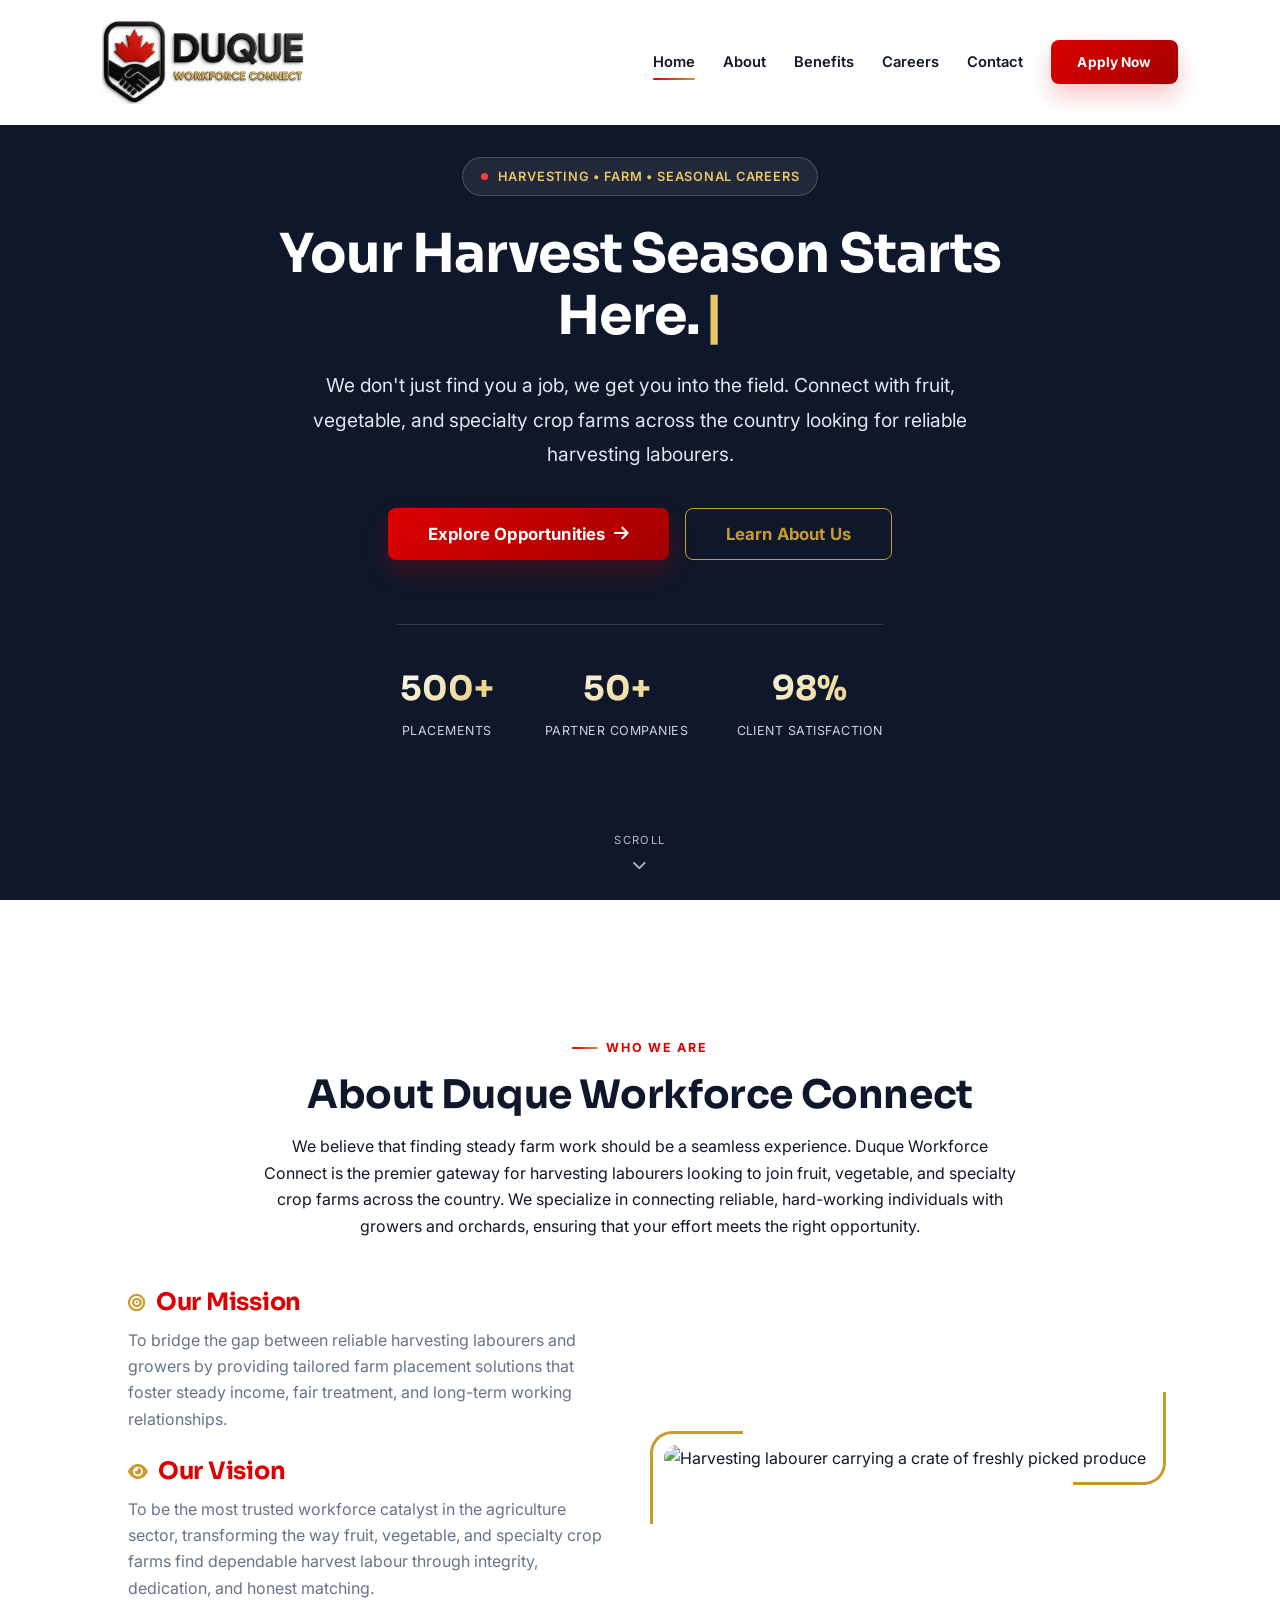
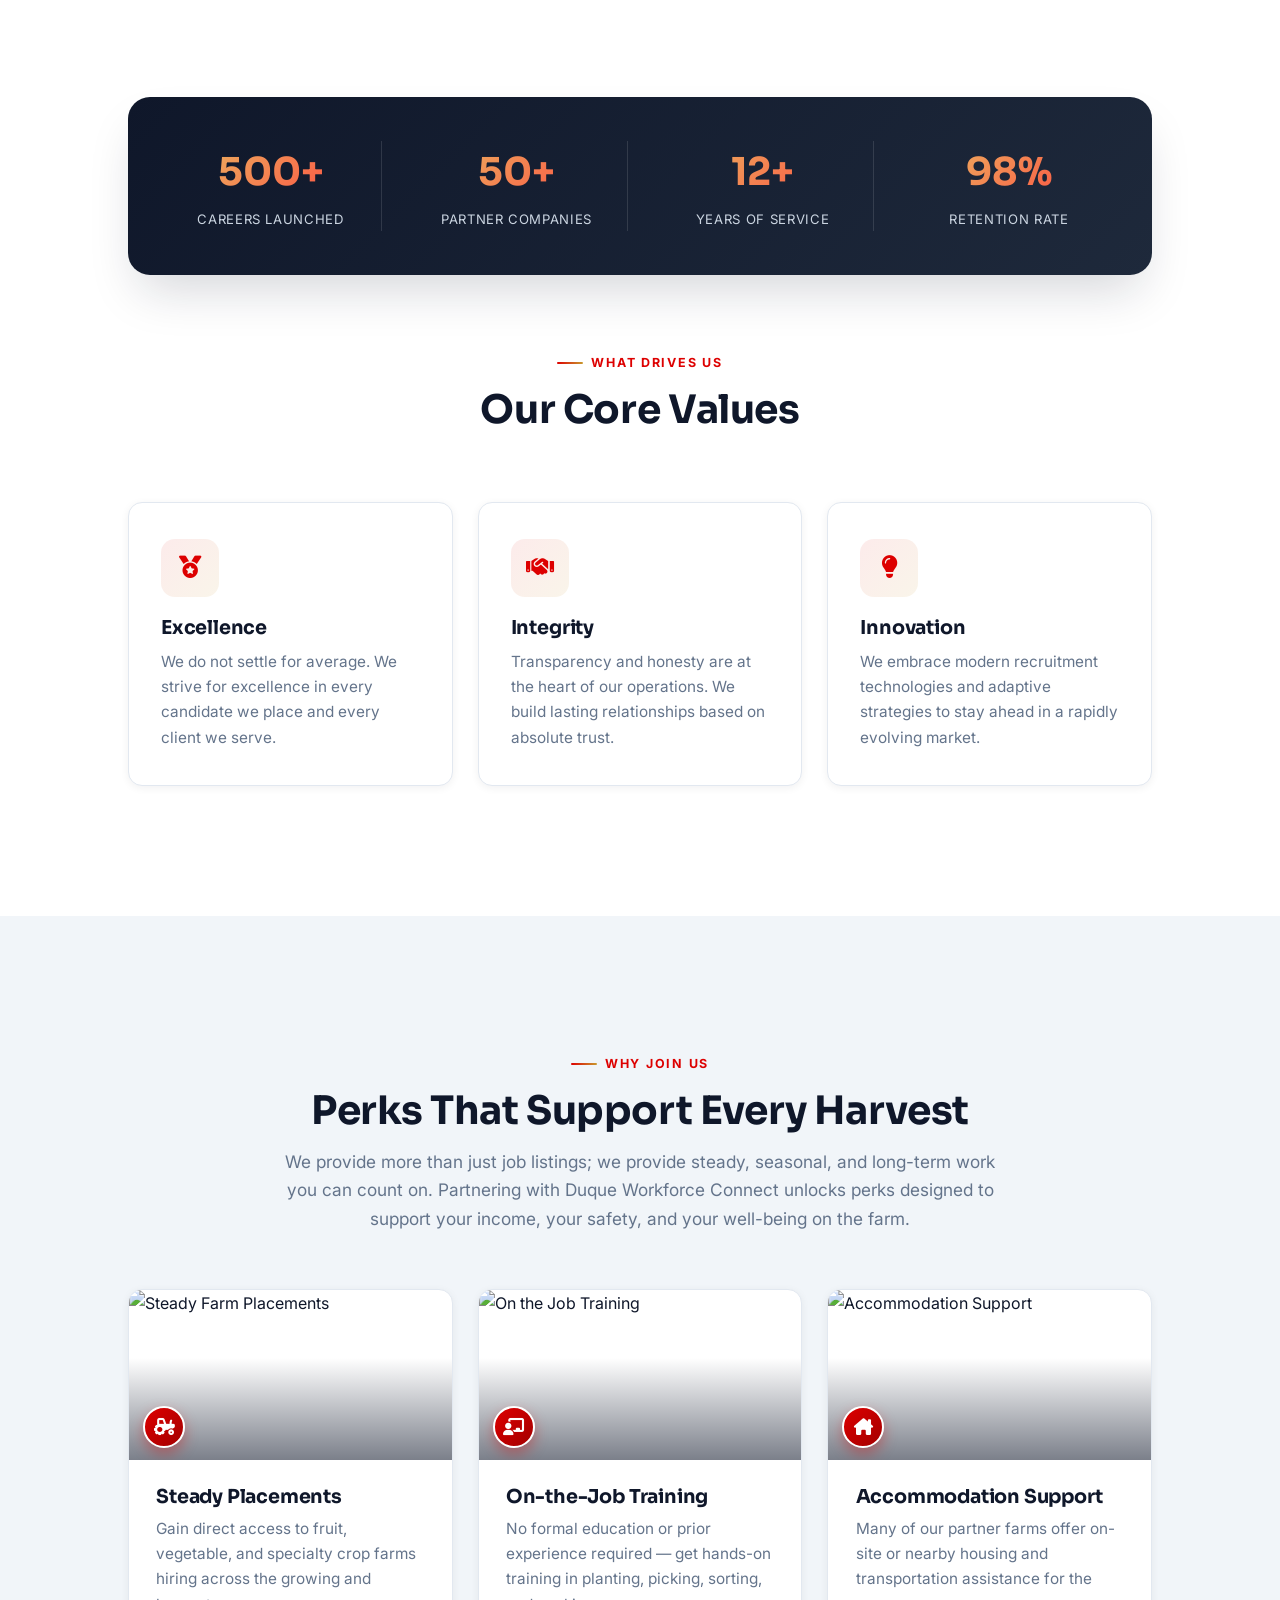
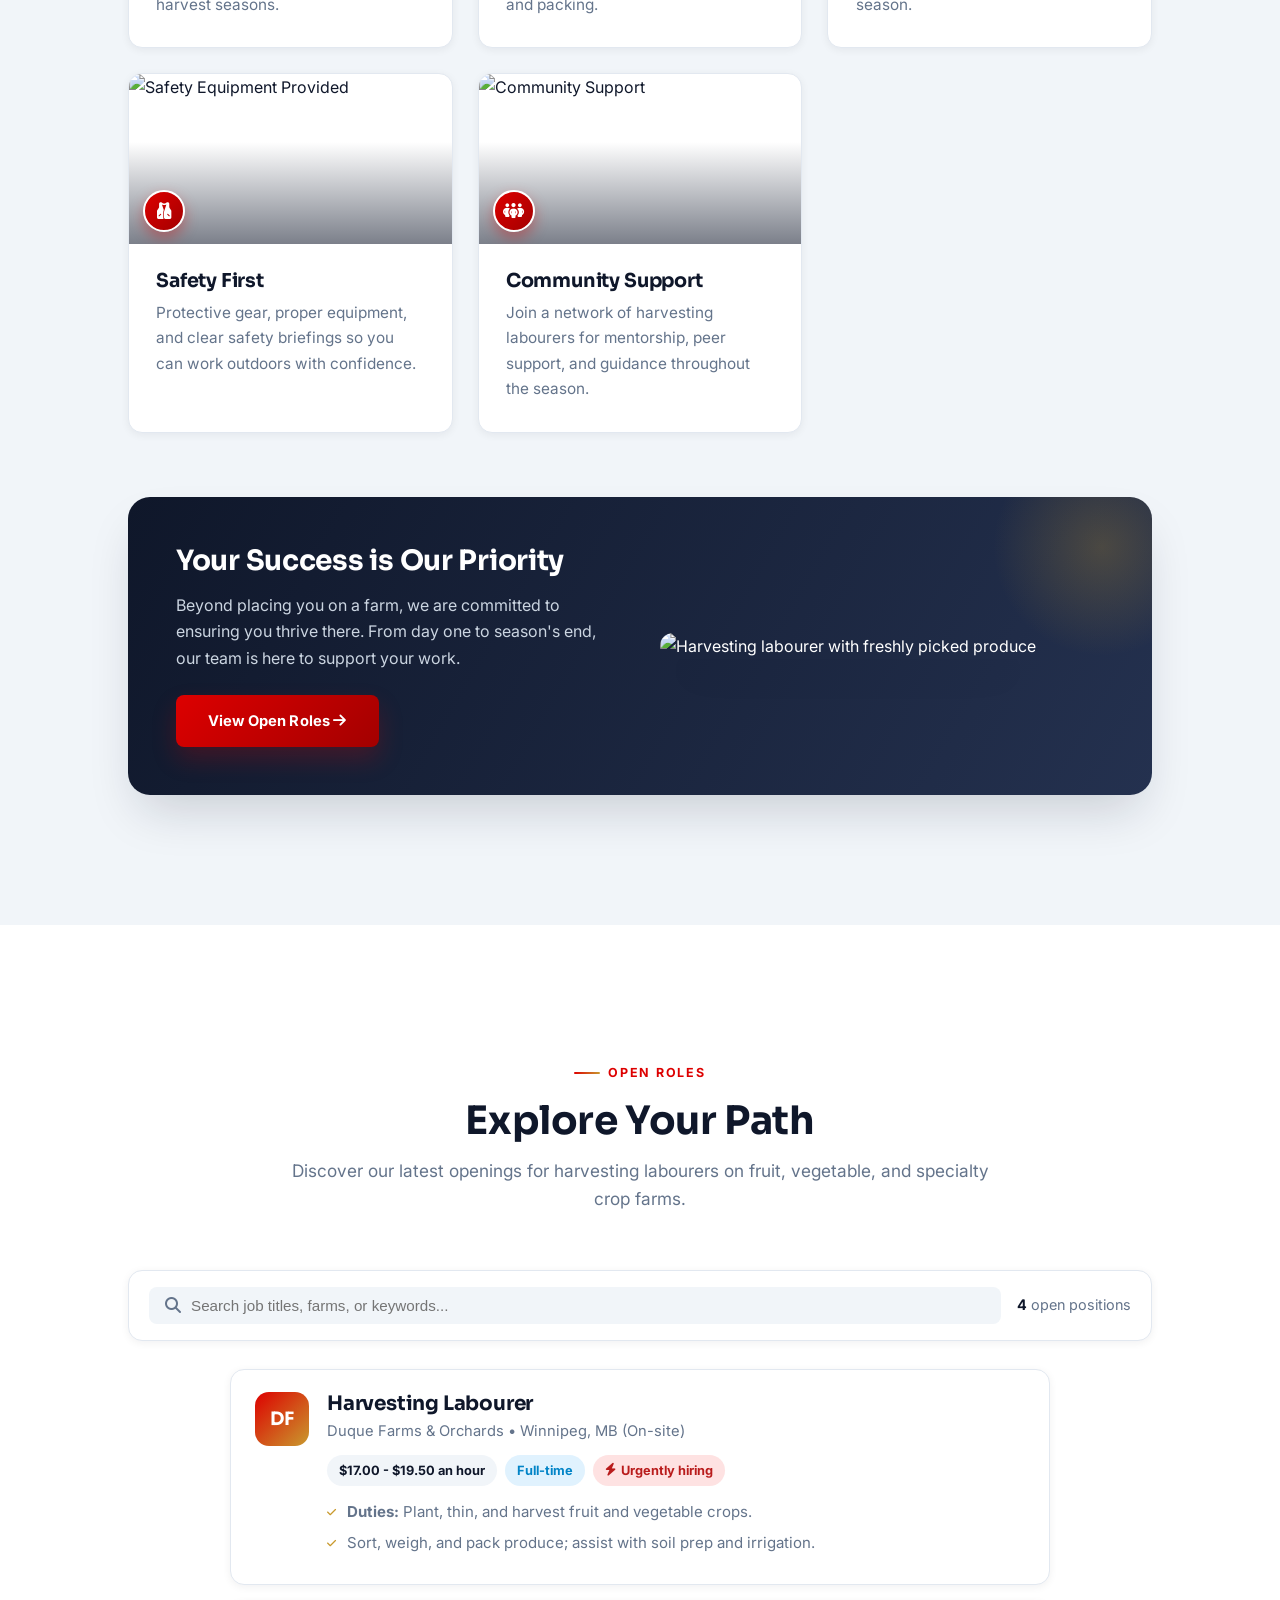
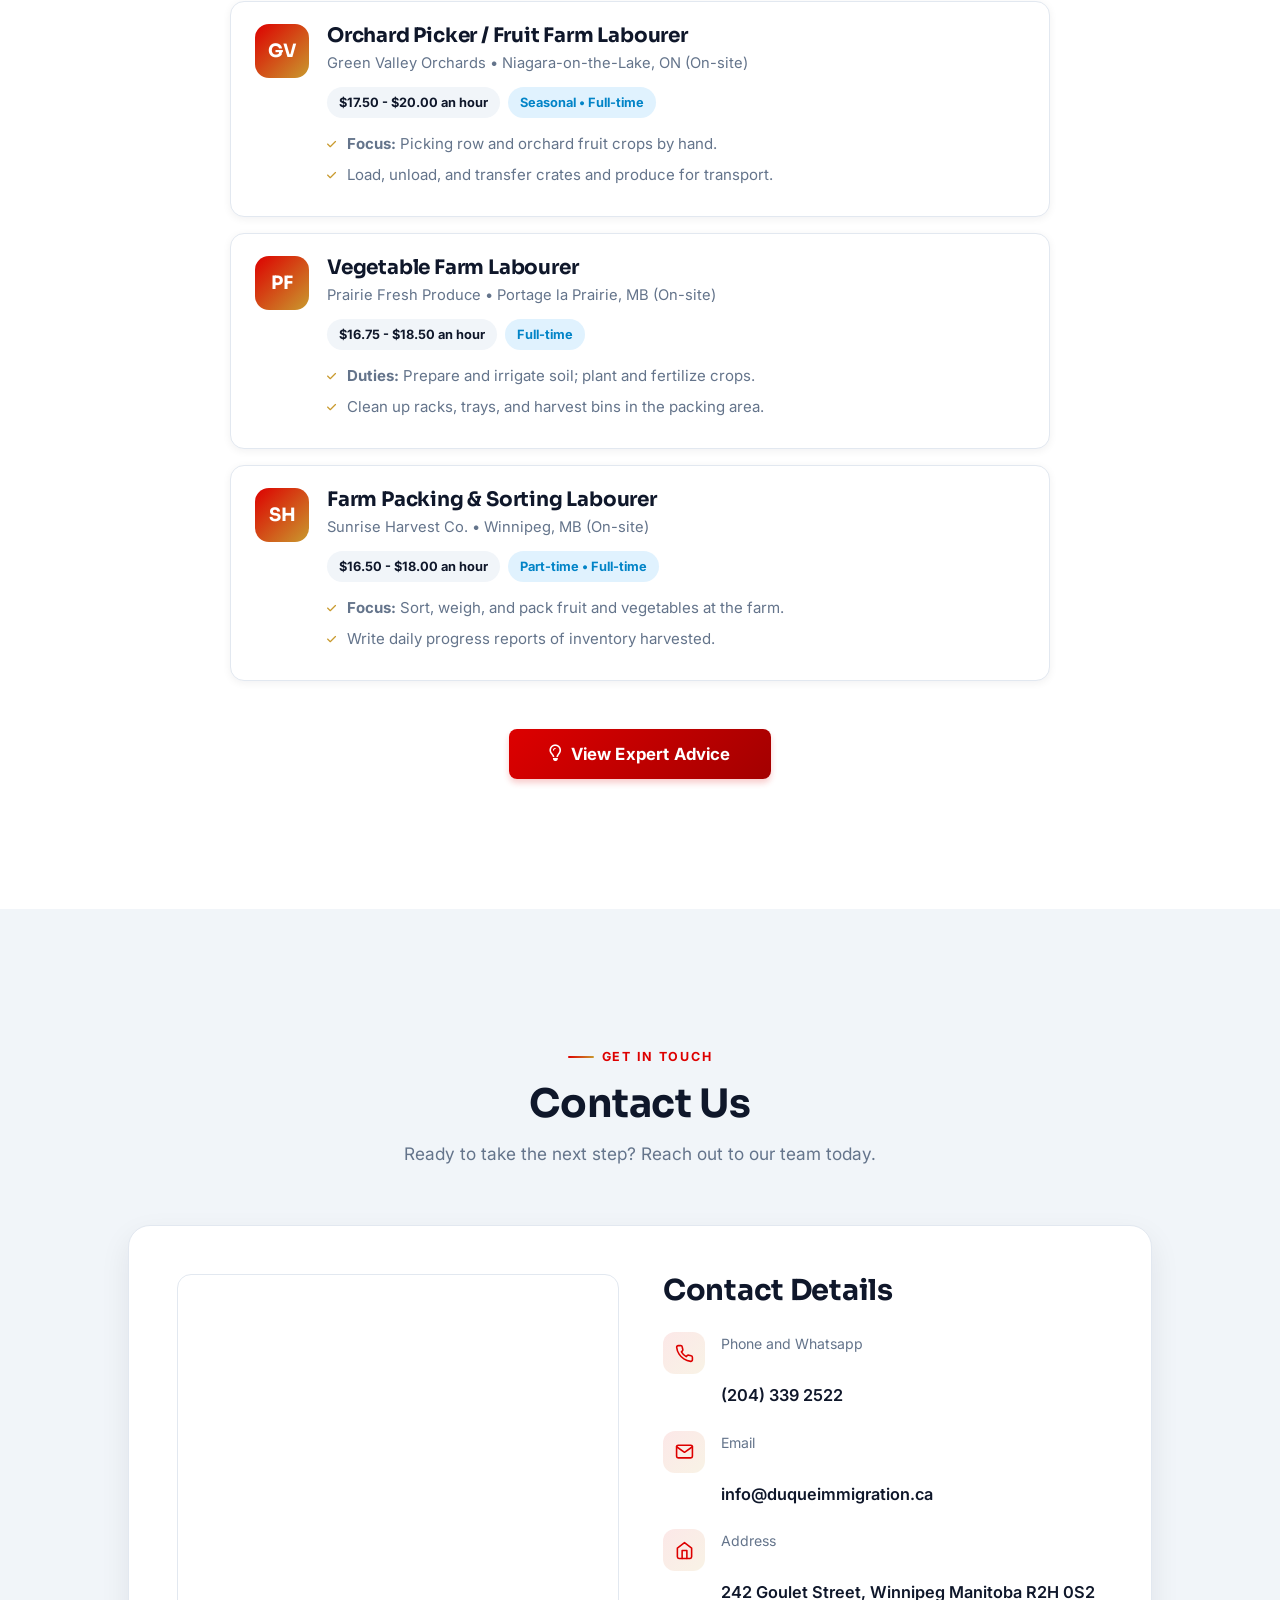
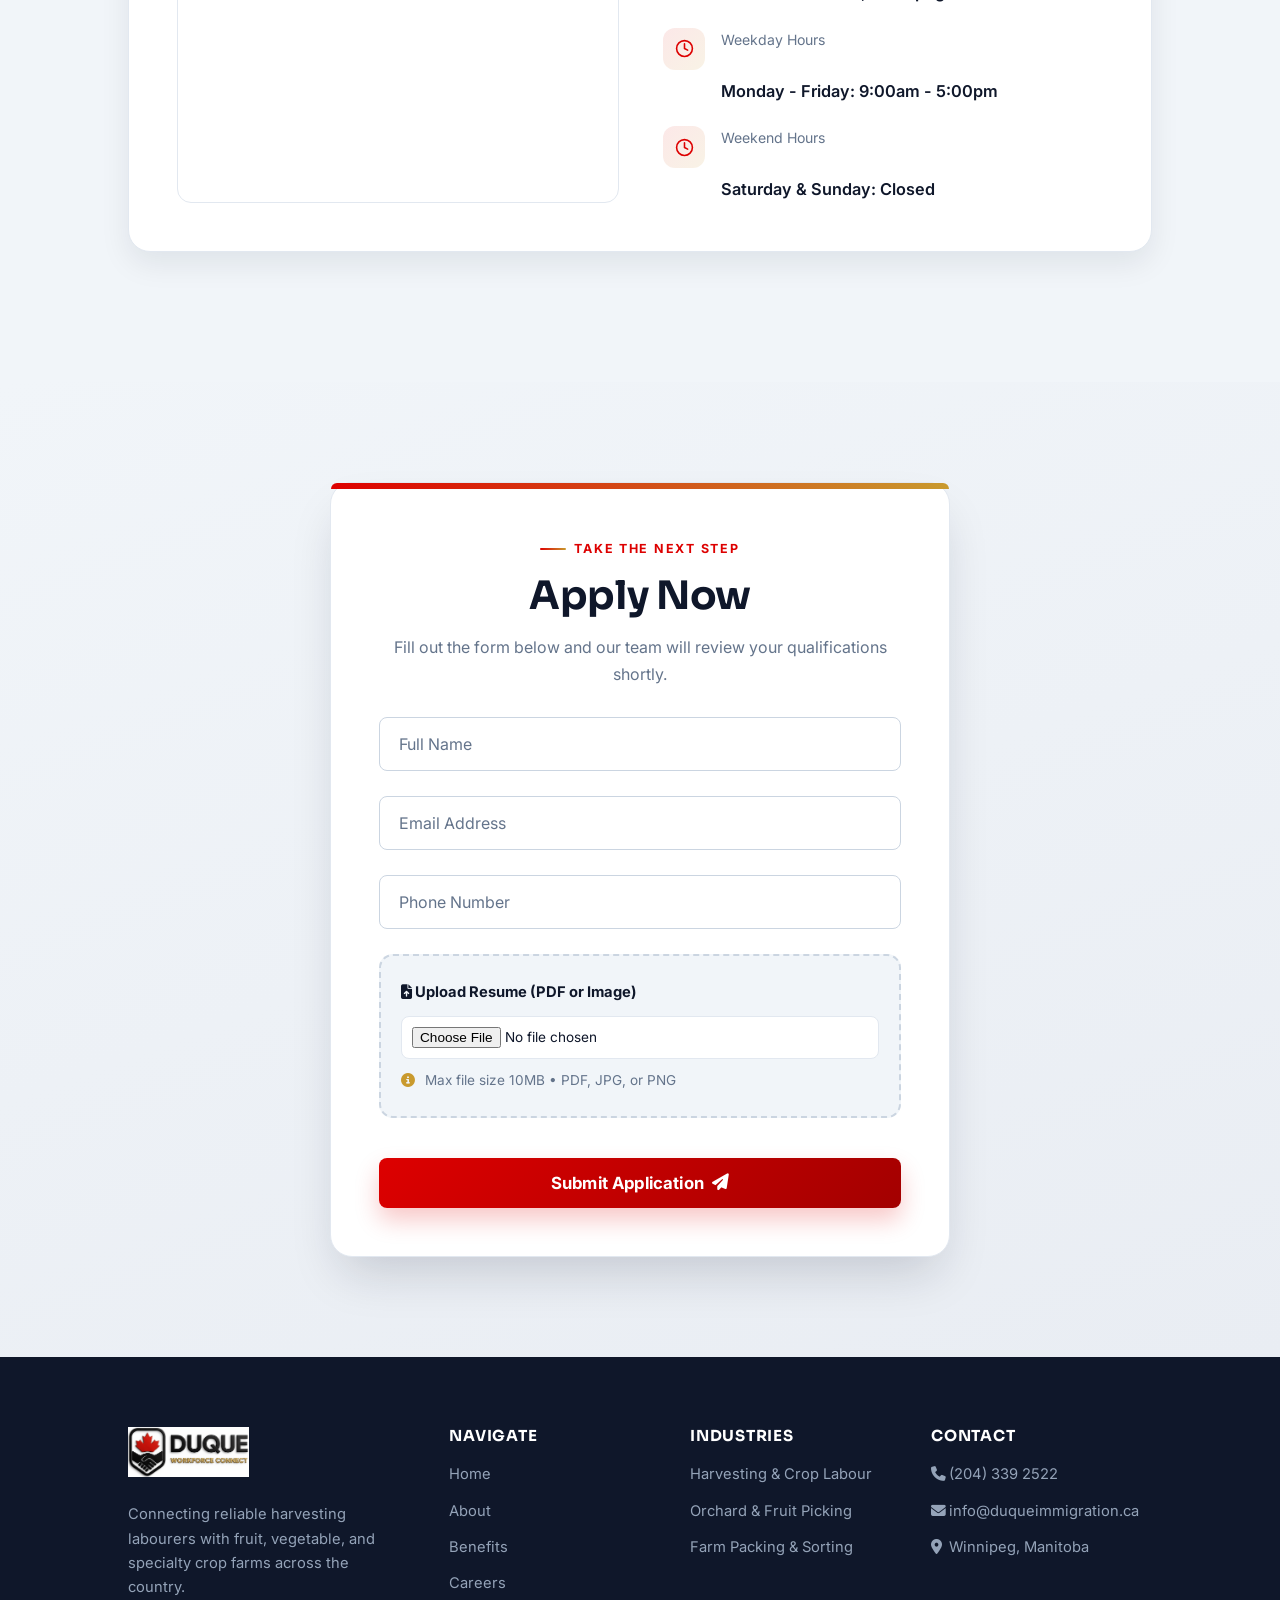
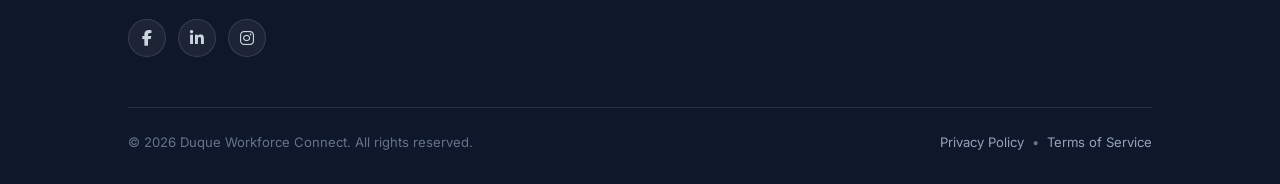
==== index.html @ 7ad6285c "Update print statement from 'Hello' to 'Goodbye'" ====
<!DOCTYPE html>
<html lang="en">

<head>
    <!-- Runs immediately, before any other script. Only when this succeeds does
         the CSS hide [data-reveal] sections for the fade-in effect — so a
         blocked/broken/slow main.js can never leave content invisible. -->
    <script>document.documentElement.classList.add('js');</script>
    <meta charset="UTF-8">
    <meta name="viewport" content="width=device-width, initial-scale=1.0">
    <title>Duque Workforce Connect | Find Your Future</title>
    <link rel="preconnect" href="https://fonts.googleapis.com">
    <link rel="preconnect" href="https://fonts.gstatic.com" crossorigin>
    <link href="https://fonts.googleapis.com/css2?family=Inter:wght@400;500;600;700&family=Sora:wght@600;700;800&display=swap" rel="stylesheet">
    <link rel="stylesheet" href="https://cdnjs.cloudflare.com/ajax/libs/font-awesome/6.4.0/css/all.min.css">
    <script src="https://cdn.jsdelivr.net/npm/sweetalert2@11"></script>
    <script src="https://cdn.jsdelivr.net/npm/sweetalert2@11/dist/sweetalert2.all.min.js"></script>
    <link rel="stylesheet" href="index.css">
    <link rel="icon" type="image/x-icon" href="https://www.canada.ca/etc/designs/canada/cdts/gcweb/v5_0_5/wet-boew/assets/favicon.ico">
</head>

<body>

    <!-- Navigation -->

    <nav id="mainNav">
        <a href="#home" class="logo-link">
            <img src="dwc_logo2.png" alt="Duque Workforce Connect Logo" class="nav-logo">
        </a>
        <div class="nav-links" id="navLinks">
            <a href="#home">Home</a>
            <a href="#about">About</a>
            <a href="#benefits">Benefits</a>
            <a href="#careers">Careers</a>
            <a href="#contact">Contact</a>
            <a href="#apply-now" class="btn head-btn2">Apply Now</a>
        </div>
        <button class="nav-toggle" id="navToggle" aria-label="Toggle menu">
            <span></span><span></span><span></span>
        </button>
    </nav>

    <!-- Home Section -->

    <section id="home">
        <!-- Background Slideshow Layers -->
        <div class="hero-bg bg-1"></div>
        <div class="hero-bg bg-2"></div>
        <div class="hero-bg bg-3"></div>

        <!-- Hero Content -->
        <div class="hero-content">
            <span class="hero-eyebrow"><span class="dot"></span> Harvesting &bull; Farm &bull; Seasonal Careers</span>

            <h1><span class="typewriter"></span><span class="cursor">|</span></h1>

            <!-- Engaging Subheadline -->
            <p class="hero-subtext">We don't just find you a job, we get you into the field. Connect with fruit,
                vegetable, and specialty crop farms across the country looking for reliable harvesting labourers.</p>

            <div class="hero-cta-row">
                <button class="btn hero-btn" onclick="document.getElementById('careers').scrollIntoView()"
                    style="padding: 15px 40px; font-size: 1.05rem;">
                    Explore Opportunities <i class="fa-solid fa-arrow-right"></i>
                </button>
                <button class="btn btn-ghost-gold" onclick="document.getElementById('about').scrollIntoView()"
                    style="padding: 15px 40px; font-size: 1.05rem;">
                    Learn About Us
                </button>
            </div>

            <div class="hero-stats">
                <div class="hero-stat">
                    <span class="num" data-count="500" data-suffix="+">0</span>
                    <span class="label">Placements</span>
                </div>
                <div class="hero-stat">
                    <span class="num" data-count="50" data-suffix="+">0</span>
                    <span class="label">Partner Companies</span>
                </div>
                <div class="hero-stat">
                    <span class="num" data-count="98" data-suffix="%">0</span>
                    <span class="label">Client Satisfaction</span>
                </div>
            </div>
        </div>

        <div class="scroll-cue">
            Scroll <i class="fa-solid fa-chevron-down"></i>
        </div>
    </section>

    <script>
        // Array of 4 motivational sentences
        const phrases = [
            "Your Harvest Season Starts Here.",
            "Steady Work, Fair Pay.",
            "Join Canada's Farms and Orchards.",
            "Build Your Future in Agriculture."
        ];

        let phraseIndex = 0;
        let charIndex = 0;
        let isDeleting = false;
        const typeElement = document.querySelector('.typewriter');

        function typeEffect() {
            const currentPhrase = phrases[phraseIndex];

            // Check if typing or deleting
            if (isDeleting) {
                typeElement.textContent = currentPhrase.substring(0, charIndex - 1);
                charIndex--;
            } else {
                typeElement.textContent = currentPhrase.substring(0, charIndex + 1);
                charIndex++;
            }

            // Default typing speed (faster when deleting)
            let typingSpeed = isDeleting ? 40 : 80;

            // Logic for pausing at the end of a sentence or moving to the next
            if (!isDeleting && charIndex === currentPhrase.length) {
                // Pause for 2 seconds when the full sentence is typed out
                typingSpeed = 2000;
                isDeleting = true;
            } else if (isDeleting && charIndex === 0) {
                isDeleting = false;
                // Move to the next phrase and loop back to the start if necessary
                phraseIndex = (phraseIndex + 1) % phrases.length;
                // Brief pause before starting to type the next word
                typingSpeed = 400;
            }

            // Call the function repeatedly
            setTimeout(typeEffect, typingSpeed);
        }

        // Start the typing effect once the page loads
        document.addEventListener("DOMContentLoaded", () => {
            if (typeElement) {
                typeEffect();
            }
        });
    </script>

    <!-- About Section -->

    <section id="about">
        <div class="about-intro" data-reveal>
            <span class="eyebrow">Who We Are</span>
            <h2>About Duque Workforce Connect</h2>
            <p>We believe that finding steady farm work should be a seamless experience. Duque Workforce Connect is
                the premier gateway for harvesting labourers looking to join fruit, vegetable, and specialty crop
                farms across the country. We specialize in connecting reliable, hard-working individuals with
                growers and orchards, ensuring that your effort meets the right opportunity.</p>
        </div>

        <div class="about-details" data-reveal>
            <div class="about-copy">
                <h3><i class="fa-solid fa-bullseye"></i> Our Mission</h3>
                <p>To bridge the gap between reliable harvesting labourers and growers by providing tailored farm
                    placement solutions that foster steady income, fair treatment, and long-term working
                    relationships.</p>

                <h3><i class="fa-solid fa-eye"></i> Our Vision</h3>
                <p>To be the most trusted workforce catalyst in the agriculture sector, transforming the way fruit,
                    vegetable, and specialty crop farms find dependable harvest labour through integrity, dedication,
                    and honest matching.</p>
            </div>

            <div class="about-media">
                <img src="https://images.unsplash.com/photo-1605000797499-95a51c5269ae?q=80&w=1000"
                    alt="Harvesting labourer carrying a crate of freshly picked produce">
            </div>
        </div>

        <!-- Credibility stats -->
        <div class="stats-band" data-reveal>
            <div class="stat-item">
                <span class="num" data-count="500" data-suffix="+">0</span>
                <span class="label">Careers Launched</span>
            </div>
            <div class="stat-item">
                <span class="num" data-count="50" data-suffix="+">0</span>
                <span class="label">Partner Companies</span>
            </div>
            <div class="stat-item">
                <span class="num" data-count="12" data-suffix="+">0</span>
                <span class="label">Years of Service</span>
            </div>
            <div class="stat-item">
                <span class="num" data-count="98" data-suffix="%">0</span>
                <span class="label">Retention Rate</span>
            </div>
        </div>

        <div class="section-head" data-reveal>
            <span class="eyebrow">What Drives Us</span>
            <h2>Our Core Values</h2>
        </div>
        <div class="card-grid" data-reveal>
            <div class="value-card">
                <div class="value-icon"><i class="fa-solid fa-medal"></i></div>
                <h3>Excellence</h3>
                <p>We do not settle for average. We strive for excellence in every candidate we place and every client
                    we serve.</p>
            </div>

            <div class="value-card">
                <div class="value-icon"><i class="fa-solid fa-handshake"></i></div>
                <h3>Integrity</h3>
                <p>Transparency and honesty are at the heart of our operations. We build lasting relationships based on
                    absolute trust.</p>
            </div>

            <div class="value-card">
                <div class="value-icon"><i class="fa-solid fa-lightbulb"></i></div>
                <h3>Innovation</h3>
                <p>We embrace modern recruitment technologies and adaptive strategies to stay ahead in a rapidly
                    evolving market.</p>
            </div>
        </div>
    </section>

    <!-- Benefits Section -->

    <section id="benefits">
        <!-- Introduction Section -->
        <div class="section-head" data-reveal>
            <span class="eyebrow">Why Join Us</span>
            <h2>Perks That Support Every Harvest</h2>
            <p>We provide more than just job listings; we provide steady, seasonal, and long-term work you can count
                on. Partnering with Duque Workforce Connect unlocks perks designed to support your income, your
                safety, and your well-being on the farm.</p>
        </div>

        <!-- Card Grid Layout -->
        <div class="card-grid" data-reveal>
            <!-- Card 1 -->
            <div class="hover-card">
                <div class="card-media">
                    <img src="https://images.unsplash.com/photo-1607554338726-f8881a9a7f9e?q=80&w=500" alt="Steady Farm Placements">
                    <div class="card-badge"><i class="fa-solid fa-tractor"></i></div>
                </div>
                <div class="card-body">
                    <h3>Steady Placements</h3>
                    <p>Gain direct access to fruit, vegetable, and specialty crop farms hiring across the growing and harvest seasons.</p>
                </div>
            </div>

            <!-- Card 2 -->
            <div class="hover-card">
                <div class="card-media">
                    <img src="https://images.unsplash.com/photo-1611740192940-0e390d409397?q=80&w=500" alt="On the Job Training">
                    <div class="card-badge"><i class="fa-solid fa-chalkboard-user"></i></div>
                </div>
                <div class="card-body">
                    <h3>On-the-Job Training</h3>
                    <p>No formal education or prior experience required — get hands-on training in planting, picking, sorting, and packing.</p>
                </div>
            </div>

            <!-- Card 3 -->
            <div class="hover-card">
                <div class="card-media">
                    <img src="https://images.unsplash.com/photo-1609075916355-cb02b783347e?q=80&w=500" alt="Accommodation Support">
                    <div class="card-badge"><i class="fa-solid fa-house-chimney"></i></div>
                </div>
                <div class="card-body">
                    <h3>Accommodation Support</h3>
                    <p>Many of our partner farms offer on-site or nearby housing and transportation assistance for the season.</p>
                </div>
            </div>

            <!-- Card 4 -->
            <div class="hover-card">
                <div class="card-media">
                    <img src="https://images.unsplash.com/photo-1626984232613-f20f15589bee?q=80&w=500" alt="Safety Equipment Provided">
                    <div class="card-badge"><i class="fa-solid fa-vest"></i></div>
                </div>
                <div class="card-body">
                    <h3>Safety First</h3>
                    <p>Protective gear, proper equipment, and clear safety briefings so you can work outdoors with confidence.</p>
                </div>
            </div>

            <!-- Card 5 -->
            <div class="hover-card">
                <div class="card-media">
                    <img src="https://images.unsplash.com/photo-1543747053-002e0d064454?q=80&w=500" alt="Community Support">
                    <div class="card-badge"><i class="fa-solid fa-people-group"></i></div>
                </div>
                <div class="card-body">
                    <h3>Community Support</h3>
                    <p>Join a network of harvesting labourers for mentorship, peer support, and guidance throughout the season.</p>
                </div>
            </div>
        </div>

        <!-- Bonus Bottom Section with Call to Action -->
        <div class="benefit-cta" data-reveal>
            <div class="benefit-cta-copy">
                <h3>Your Success is Our Priority</h3>
                <p>Beyond placing you on a farm, we are committed to ensuring you thrive there.
                    From day one to season's end, our team is here to support your work.</p>
                <a href="#apply-now" class="btn" style="display: inline-block; text-decoration: none;">View Open Roles <i class="fa-solid fa-arrow-right"></i></a>
            </div>
            <div class="benefit-cta-media">
                <img src="https://images.unsplash.com/photo-1626984232603-cc32cf514a83?q=80&w=1000" alt="Harvesting labourer with freshly picked produce">
            </div>
        </div>
    </section>

    <!-- Careers Section -->

    <section id="careers" class="careers-board">
        <!-- Header -->
        <div class="section-head" data-reveal>
            <span class="eyebrow">Open Roles</span>
            <h2>Explore Your Path</h2>
            <p>Discover our latest openings for harvesting labourers on fruit, vegetable, and specialty crop farms.</p>
        </div>

        <div class="careers-toolbar" data-reveal>
            <div class="careers-search">
                <i class="fa-solid fa-magnifying-glass"></i>
                <input type="text" id="jobSearchInput" placeholder="Search job titles, farms, or keywords...">
            </div>
            <span class="careers-count"><strong id="jobCount">4</strong> open positions</span>
        </div>

        <div class="board-container" data-reveal>
            <!-- Fixed-width, centered job listings (no sidebar filters) -->
            <div class="job-list" id="jobList">
                <!-- Job Card 1 -->
                <div class="job-card-list">
                    <div class="job-avatar">DF</div>
                    <div class="job-card-body">
                        <h3>Harvesting Labourer</h3>
                        <p class="company-name">Duque Farms &amp; Orchards &bull; Winnipeg, MB (On-site)</p>
                        <div class="job-tags">
                            <span class="tag salary">$17.00 - $19.50 an hour</span>
                            <span class="tag type">Full-time</span>
                            <span class="tag urgent"><i class="fa-solid fa-bolt"></i> Urgently hiring</span>
                        </div>
                        <ul class="job-snippets">
                            <li><strong>Duties:</strong> Plant, thin, and harvest fruit and vegetable crops.</li>
                            <li>Sort, weigh, and pack produce; assist with soil prep and irrigation.</li>
                        </ul>

                        <div class="job-actions">
                            <button class="btn btn-outline"
                                onclick="openJobModal('Harvesting Labourer', 'Duque Farms &amp; Orchards')">View</button>
                            <button class="btn">Apply</button>
                        </div>
                    </div>
                </div>

                <!-- Job Card 2 -->
                <div class="job-card-list">
                    <div class="job-avatar">GV</div>
                    <div class="job-card-body">
                        <h3>Orchard Picker / Fruit Farm Labourer</h3>
                        <p class="company-name">Green Valley Orchards &bull; Niagara-on-the-Lake, ON (On-site)</p>
                        <div class="job-tags">
                            <span class="tag salary">$17.50 - $20.00 an hour</span>
                            <span class="tag type">Seasonal &bull; Full-time</span>
                        </div>
                        <ul class="job-snippets">
                            <li><strong>Focus:</strong> Picking row and orchard fruit crops by hand.</li>
                            <li>Load, unload, and transfer crates and produce for transport.</li>
                        </ul>

                        <div class="job-actions">
                            <button class="btn btn-outline"
                                onclick="openJobModal('Orchard Picker / Fruit Farm Labourer', 'Green Valley Orchards')">View</button>
                            <button class="btn">Apply</button>
                        </div>
                    </div>
                </div>

                <!-- Job Card 3 -->
                <div class="job-card-list">
                    <div class="job-avatar">PF</div>
                    <div class="job-card-body">
                        <h3>Vegetable Farm Labourer</h3>
                        <p class="company-name">Prairie Fresh Produce &bull; Portage la Prairie, MB (On-site)</p>
                        <div class="job-tags">
                            <span class="tag salary">$16.75 - $18.50 an hour</span>
                            <span class="tag type">Full-time</span>
                        </div>
                        <ul class="job-snippets">
                            <li><strong>Duties:</strong> Prepare and irrigate soil; plant and fertilize crops.</li>
                            <li>Clean up racks, trays, and harvest bins in the packing area.</li>
                        </ul>

                        <div class="job-actions">
                            <button class="btn btn-outline"
                                onclick="openJobModal('Vegetable Farm Labourer', 'Prairie Fresh Produce')">View</button>
                            <button class="btn">Apply</button>
                        </div>
                    </div>
                </div>

                <!-- Job Card 4 -->
                <div class="job-card-list">
                    <div class="job-avatar">SH</div>
                    <div class="job-card-body">
                        <h3>Farm Packing &amp; Sorting Labourer</h3>
                        <p class="company-name">Sunrise Harvest Co. &bull; Winnipeg, MB (On-site)</p>
                        <div class="job-tags">
                            <span class="tag salary">$16.50 - $18.00 an hour</span>
                            <span class="tag type">Part-time &bull; Full-time</span>
                        </div>
                        <ul class="job-snippets">
                            <li><strong>Focus:</strong> Sort, weigh, and pack fruit and vegetables at the farm.</li>
                            <li>Write daily progress reports of inventory harvested.</li>
                        </ul>

                        <div class="job-actions">
                            <button class="btn btn-outline"
                                onclick="openJobModal('Farm Packing &amp; Sorting Labourer', 'Sunrise Harvest Co.')">View</button>
                            <button class="btn">Apply</button>
                        </div>
                    </div>
                </div>

                <p class="no-jobs-message" id="noJobsMessage">No positions match your search. Try a different keyword.</p>
            </div>
            <!-- /.job-list -->
        </div>
        <!-- /.board-container -->

        <!-- Side Modal Overlay (kept outside any [data-reveal] ancestor — a CSS
             transform on an ancestor would turn position:fixed into relative-to-that-ancestor
             instead of the viewport, making the modal appear open/misplaced on load) -->
        <div id="modal-overlay" class="modal-overlay" onclick="closeModal()"></div>

        <!-- Right-Side Sliding Modal -->
        <div id="job-modal" class="side-modal">
            <div class="modal-header">
                <h3 id="modal-title">Job Title</h3>
                <button class="close-btn" onclick="closeModal()">&times;</button>
            </div>

            <div class="modal-body">
                <p id="modal-company" class="company-name" style="font-weight: 600; font-size: 1.1rem;">Company
                    Name</p>

                <h4><i class="fa-solid fa-gift"></i> Job Offer & Benefits</h4>
                <ul class="job-snippets">
                    <li>Competitive hourly wage with overtime during peak harvest.</li>
                    <li>On-site or nearby accommodation and transportation assistance where available.</li>
                    <li>On-the-job training provided — no prior experience necessary.</li>
                    <li>Protective gear and equipment supplied.</li>
                </ul>

                <h4><i class="fa-solid fa-clipboard-check"></i> Requirements</h4>
                <ul class="job-snippets">
                    <li>Ability to perform repetitive physical tasks: bending, kneeling, and standing for extended periods.</li>
                    <li>Comfortable working outdoors in a variety of weather conditions.</li>
                    <li>Able to lift, carry, and transfer crates and produce.</li>
                    <li>Reliable, punctual, and able to work well as part of a team.</li>
                </ul>

                <h4><i class="fa-solid fa-graduation-cap"></i> Qualifications</h4>
                <ul class="job-snippets">
                    <li>No specific education or training requirements.</li>
                    <li>Previous farm or harvest experience is an asset but not required.</li>
                    <li>Must be legally eligible to work in Canada.</li>
                </ul>
            </div>

            <div class="modal-footer">
                <button class="btn" style="width: 100%;">Apply for this Job</button>
            </div>
        </div>

        <!-- Pro Tip Button -->
        <div class="pro-tip">
            <button class="btn"
                style="width: fit-content; padding: 15px 40px; font-size: 1.05rem;"
                onclick="swal('Pro Tip', 'Tailor your resume for every job application to highlight relevant skills!', 'info')">
                <i class="fa-regular fa-lightbulb"></i> View Expert Advice
            </button>
        </div>
    </section>

    <script>
        // Function to open the modal and dynamically change the title/company
        function openJobModal(jobTitle, companyName) {
            // Update the modal text
            document.getElementById('modal-title').innerText = jobTitle;
            document.getElementById('modal-company').innerText = companyName;

            // Slide the modal in and show overlay
            document.getElementById('modal-overlay').classList.add('active');
            document.getElementById('job-modal').classList.add('active');

            // Note: background page stays scrollable on purpose while the
            // modal is open (the modal panel itself scrolls independently).
        }

        // Function to close the modal
        function closeModal() {
            document.getElementById('modal-overlay').classList.remove('active');
            document.getElementById('job-modal').classList.remove('active');
        }
    </script>

    <!-- Contact Section -->

    <section id="contact">
        <!-- Header -->
        <div class="section-head" data-reveal>
            <span class="eyebrow">Get In Touch</span>
            <h2>Contact Us</h2>
            <p>Ready to take the next step? Reach out to our team today.</p>
        </div>

        <!-- Map and Details Container -->
        <div class="contact-container" data-reveal>
            <!-- Left Side: Interactive Map -->
            <div class="contact-map">
                <iframe
                    src="https://www.google.com/maps/embed?pb=!1m18!1m12!1m3!1d3049.5610641296034!2d-97.11705309999999!3d49.88246110000001!2m3!1f0!2f0!3f0!3m2!1i1024!2i768!4f13.1!3m3!1m2!1s0x52ea712ba9feaf21%3A0xbe29da2208bc9689!2sDuque%20Immigration%20Services%20Inc.!5e1!3m2!1sen!2sph!4v1783104294674!5m2!1sen!2sph"
                    width="100%" height="100%" style="border:0;" allowfullscreen="" loading="lazy"
                    referrerpolicy="strict-origin-when-cross-origin">
                </iframe>
            </div>

            <!-- Right Side: Contact Information -->
            <div class="contact-info">
                <h3>Contact Details</h3>

                <div class="info-row">
                    <div class="icon-badge">
                        <!-- Phone Icon -->
                        <svg class="contact-icon" viewBox="0 0 24 24" fill="none" stroke="currentColor" stroke-width="2"
                            stroke-linecap="round" stroke-linejoin="round">
                            <path
                                d="M22 16.92v3a2 2 0 0 1-2.18 2 19.79 19.79 0 0 1-8.63-3.07 19.5 19.5 0 0 1-6-6 19.79 19.79 0 0 1-3.07-8.67A2 2 0 0 1 4.11 2h3a2 2 0 0 1 2 1.72 12.84 12.84 0 0 0 .7 2.81 2 2 0 0 1-.45 2.11L8.09 9.91a16 16 0 0 0 6 6l1.27-1.27a2 2 0 0 1 2.11-.45 12.84 12.84 0 0 0 2.81.7A2 2 0 0 1 22 16.92z">
                            </path>
                        </svg>
                    </div>
                    <div>
                        <span class="label">Phone and Whatsapp</span><br>
                        <span class="value">(204) 339 2522</span>
                    </div>
                </div>

                <div class="info-row">
                    <div class="icon-badge">
                        <!-- Envelope Icon -->
                        <svg class="contact-icon" viewBox="0 0 24 24" fill="none" stroke="currentColor" stroke-width="2"
                            stroke-linecap="round" stroke-linejoin="round">
                            <path d="M4 4h16c1.1 0 2 .9 2 2v12c0 1.1-.9 2-2 2H4c-1.1 0-2-.9-2-2V6c0-1.1.9-2 2-2z"></path>
                            <polyline points="22,6 12,13 2,6"></polyline>
                        </svg>
                    </div>
                    <div>
                        <span class="label">Email</span><br>
                        <span class="value">info@duqueimmigration.ca</span>
                    </div>
                </div>

                <div class="info-row">
                    <div class="icon-badge">
                        <!-- Home Icon -->
                        <svg class="contact-icon" viewBox="0 0 24 24" fill="none" stroke="currentColor" stroke-width="2"
                            stroke-linecap="round" stroke-linejoin="round">
                            <path d="M3 9l9-7 9 7v11a2 2 0 0 1-2 2H5a2 2 0 0 1-2-2z"></path>
                            <polyline points="9 22 9 12 15 12 15 22"></polyline>
                        </svg>
                    </div>
                    <div>
                        <span class="label">Address</span><br>
                        <span class="value">242 Goulet Street, Winnipeg Manitoba R2H 0S2</span>
                    </div>
                </div>

                <div class="info-row">
                    <div class="icon-badge">
                        <!-- Clock Icon -->
                        <svg class="contact-icon" viewBox="0 0 24 24" fill="none" stroke="currentColor" stroke-width="2"
                            stroke-linecap="round" stroke-linejoin="round">
                            <circle cx="12" cy="12" r="10"></circle>
                            <polyline points="12 6 12 12 16 14"></polyline>
                        </svg>
                    </div>
                    <div>
                        <span class="label">Weekday Hours</span><br>
                        <span class="value">Monday - Friday: 9:00am - 5:00pm</span>
                    </div>
                </div>

                <div class="info-row">
                    <div class="icon-badge">
                        <!-- Clock Icon -->
                        <svg class="contact-icon" viewBox="0 0 24 24" fill="none" stroke="currentColor" stroke-width="2"
                            stroke-linecap="round" stroke-linejoin="round">
                            <circle cx="12" cy="12" r="10"></circle>
                            <polyline points="12 6 12 12 16 14"></polyline>
                        </svg>
                    </div>
                    <div>
                        <span class="label">Weekend Hours</span><br>
                        <span class="value">Saturday & Sunday: Closed</span>
                    </div>
                </div>
            </div>
        </div>
    </section>

    <!-- Apply Now Section -->

    <section id="apply-now">
        <div class="apply-container" data-reveal>

            <div style="text-align: center; margin-bottom: 30px;">
                <span class="eyebrow" style="justify-content:center;">Take The Next Step</span>
                <h2>Apply Now</h2>
                <p style="color: var(--text-muted);">Fill out the form below and our team will review your qualifications shortly.</p>
            </div>

            <form id="appForm">
                <div class="floating-label-group">
                    <input type="text" id="fullName" class="floating-input" placeholder=" " required>
                    <label class="floating-label" for="fullName">Full Name</label>
                </div>

                <div class="floating-label-group">
                    <input type="email" id="email" class="floating-input" placeholder=" " required>
                    <label class="floating-label" for="email">Email Address</label>
                </div>

                <div class="floating-label-group">
                    <input type="tel" id="phone" class="floating-input" placeholder=" " required>
                    <label class="floating-label" for="phone">Phone Number</label>
                </div>

                <div class="file-upload-group" id="uploadGroup">
                    <label><i class="fa-solid fa-file-arrow-up"></i> Upload Resume (PDF or Image)</label>
                    <input type="file" id="resumeFile" accept="image/*,.pdf" onchange="previewFile()" required>
                    <p class="upload-hint"><i class="fa-solid fa-circle-info"></i> Max file size 10MB &bull; PDF, JPG, or PNG</p>

                    <div id="preview-container" style="margin-top: 15px; display: none;">
                        <img id="resume-preview"
                            style="display: none; max-width: 100%; border-radius: 8px; border: 1px solid #e2e8f0;"
                            alt="Preview">
                        <p id="pdf-preview-text" style="display: none; color: var(--primary); font-weight: 600;"><i class="fa-solid fa-file-pdf"></i>
                            PDF Document Selected</p>
                    </div>
                </div>

                <button type="submit" class="btn"
                    style="width: 100%; margin-top: 20px; padding: 15px; font-size: 1.05rem;">Submit Application <i class="fa-solid fa-paper-plane"></i></button>
            </form>
        </div>
    </section>

    <script>
        function previewFile() {
            const file = document.getElementById('resumeFile').files[0];
            const previewContainer = document.getElementById('preview-container');
            const imagePreview = document.getElementById('resume-preview');
            const pdfPreview = document.getElementById('pdf-preview-text');

            // Show the container once a file is selected
            if (file) {
                previewContainer.style.display = 'block';

                // If it's an image, show the image preview
                if (file.type.startsWith('image/')) {
                    const reader = new FileReader();
                    reader.onload = function (e) {
                        imagePreview.src = e.target.result;
                        imagePreview.style.display = 'block';
                        pdfPreview.style.display = 'none';
                    }
                    reader.readAsDataURL(file);
                }
                // If it's a PDF, show a nice text confirmation
                else if (file.type === 'application/pdf') {
                    imagePreview.style.display = 'none';
                    pdfPreview.style.display = 'block';
                }
            } else {
                // Hide if user cancels file selection
                previewContainer.style.display = 'none';
            }
        }
    </script>


    <script>
        function previewFile() {
            const preview = document.getElementById('resume-preview');
            const file = document.getElementById('resumeFile').files[0];
            if (file && file.type.startsWith('image/')) {
                preview.style.display = 'block';
                preview.src = URL.createObjectURL(file);
            }
        }

        document.getElementById('appForm').onsubmit = function (e) {
            e.preventDefault();
            Swal.fire({
                title: 'Application Sent!',
                text: 'Thank you. Our team will review your qualifications shortly.',
                icon: 'success',
                confirmButtonColor: '#d00'
            });
            e.target.reset();
            document.getElementById('preview-container').style.display = 'none';
        };
    </script>

    <!-- Footer -->
    <footer>
        <div class="footer-grid">
            <div class="footer-brand">
                <img src="dwc_logo2.png" alt="Duque Workforce Connect Logo" class="footer-logo">
                <p>Connecting reliable harvesting labourers with fruit, vegetable, and specialty crop farms across
                    the country.</p>
                <div class="footer-social">
                    <a href="#" aria-label="Facebook"><i class="fa-brands fa-facebook-f"></i></a>
                    <a href="#" aria-label="LinkedIn"><i class="fa-brands fa-linkedin-in"></i></a>
                    <a href="#" aria-label="Instagram"><i class="fa-brands fa-instagram"></i></a>
                </div>
            </div>

            <div class="footer-col">
                <h4>Navigate</h4>
                <a href="#home">Home</a>
                <a href="#about">About</a>
                <a href="#benefits">Benefits</a>
                <a href="#careers">Careers</a>
            </div>

            <div class="footer-col">
                <h4>Industries</h4>
                <a href="#careers">Harvesting & Crop Labour</a>
                <a href="#careers">Orchard & Fruit Picking</a>
                <a href="#careers">Farm Packing & Sorting</a>
            </div>

            <div class="footer-col">
                <h4>Contact</h4>
                <a href="tel:+12043392522"><i class="fa-solid fa-phone" style="width:14px;"></i> (204) 339 2522</a>
                <a href="mailto:info@duqueimmigration.ca"><i class="fa-solid fa-envelope" style="width:14px;"></i> info@duqueimmigration.ca</a>
                <a href="#contact"><i class="fa-solid fa-location-dot" style="width:14px;"></i> Winnipeg, Manitoba</a>
            </div>
        </div>

        <div class="footer-bottom">
            <span>&copy; <span id="currentYear"></span> Duque Workforce Connect. All rights reserved.</span>
            <span><a href="#home">Privacy Policy</a> &nbsp;&bull;&nbsp; <a href="#home">Terms of Service</a></span>
        </div>
    </footer>

    <button class="back-to-top" id="backToTop" aria-label="Back to top">
        <i class="fa-solid fa-arrow-up"></i>
    </button>

    <script src="main.js"></script>

</body>

</html>
---- index.css ----
/* ==========================================================================
   Duque Workforce Connect — Design System
   Palette kept intentionally: red primary, dark navy, light slate.
   Gold added as a secondary accent (pulled from the wordmark) for a more
   premium, "placement agency" feel instead of a flat single-accent look.
   ========================================================================== */

:root {
    --primary: #d00;
    --primary-dark: #a30000;
    --primary-light: #ff3b3b;
    --dark: #0f172a;
    --dark-soft: #1e293b;
    --light: #f1f5f9;
    --text-muted: #64748b;
    --white: #ffffff;
    --border: #e2e8f0;

    /* Accent pulled from the logo's "WORKFORCE CONNECT" lettering */
    --gold: #c99a2e;
    --gold-light: #e8c766;

    --radius-sm: 8px;
    --radius-md: 14px;
    --radius-lg: 22px;

    --shadow-sm: 0 2px 8px rgba(15, 23, 42, 0.06);
    --shadow-md: 0 12px 30px rgba(15, 23, 42, 0.08);
    --shadow-lg: 0 25px 50px -12px rgba(15, 23, 42, 0.18);
    --shadow-primary: 0 12px 24px rgba(221, 0, 0, 0.22);

    --font-display: "Sora", "Segoe UI", sans-serif;
    --font-body: "Inter", "Roboto", sans-serif;
}

* {
    box-sizing: border-box;
    margin: 0;
    padding: 0;
    scroll-behavior: smooth;
}

html {
    font-size: 100%;
}

/* Scale down the rem-based type/spacing scale a touch on smaller phones so
   nothing feels cramped or oversized — most of this design system is
   rem-based, so this one lever tunes the whole site at once. */
@media (max-width: 480px) {
    html { font-size: 93.75%; } /* ~15px base */
}

@media (max-width: 360px) {
    html { font-size: 87.5%; } /* ~14px base */
}

body {
    font-family: var(--font-body);
    color: var(--dark);
    line-height: 1.65;
    background: var(--white);
    -webkit-font-smoothing: antialiased;
    overflow-x: hidden;
}

img, svg { max-width: 100%; height: auto; }

h1, h2, h3, h4 {
    font-family: var(--font-display);
    letter-spacing: -0.01em;
    line-height: 1.15;
}

section[id] {
    scroll-margin-top: 64px;
}

/* ==========================================================================
   Shared utilities
   ========================================================================== */

.eyebrow {
    display: inline-flex;
    align-items: center;
    gap: 8px;
    font-family: var(--font-body);
    font-size: 0.78rem;
    font-weight: 700;
    letter-spacing: 0.14em;
    text-transform: uppercase;
    color: var(--primary);
    margin-bottom: 14px;
}

.eyebrow::before {
    content: "";
    width: 26px;
    height: 2px;
    background: linear-gradient(90deg, var(--primary), var(--gold));
    border-radius: 2px;
}

.section-head {
    text-align: center;
    max-width: 720px;
    margin: 0 auto 56px auto;
}

.section-head.left {
    text-align: left;
    margin: 0 0 40px 0;
}

.section-head h2 {
    margin-bottom: 14px;
}

.section-head p {
    color: var(--text-muted);
    font-size: 1.08rem;
}

/* Content is visible by default (progressive enhancement). The fade-in-on-
   scroll effect below only ever applies once JS successfully runs and adds
   the "js" class to <html> (see the inline script in <head>). This means a
   blocked/broken/slow-loading script can never leave section content
   permanently invisible. */
.js [data-reveal] {
    opacity: 0;
    transform: translateY(28px);
    transition: opacity 0.7s cubic-bezier(0.16, 1, 0.3, 1), transform 0.7s cubic-bezier(0.16, 1, 0.3, 1);
}

.js [data-reveal].is-visible {
    opacity: 1;
    transform: translateY(0);
}

@media (prefers-reduced-motion: reduce) {
    .js [data-reveal] {
        opacity: 1;
        transform: none;
        transition: none;
    }
}

/* ==========================================================================
   Navigation
   ========================================================================== */

nav {
    position: fixed;
    top: 0;
    width: 100%;
    /* background: rgba(255, 255, 255, 0.7); */
    background: #ffffff;
    backdrop-filter: blur(14px);
    -webkit-backdrop-filter: blur(14px);
    padding: 14px 8%;
    display: flex;
    justify-content: space-between;
    align-items: center;
    z-index: 1000;
    border-bottom: 1px solid transparent;
    transition: background 0.35s ease, box-shadow 0.35s ease, padding 0.35s ease, border-color 0.35s ease;
}

nav.scrolled {
    /* background: rgba(255, 255, 255, 0.96); */
    background: #ffffff;
    box-shadow: 0 4px 24px rgba(15, 23, 42, 0.08);
    border-bottom-color: var(--border);
    padding: 8px 8%;
}

.nav-links {
    display: flex;
    align-items: center;
}

nav a {
    margin-left: 28px;
    text-decoration: none;
    color: var(--dark);
    font-weight: 600;
    font-size: 0.92rem;
    transition: color 0.3s;
    position: relative;
    padding: 6px 0;
}

nav a:not(.btn)::after {
    content: "";
    position: absolute;
    left: 0;
    bottom: 0;
    width: 0;
    height: 2px;
    background: linear-gradient(90deg, var(--primary), var(--gold));
    border-radius: 2px;
    transition: width 0.3s ease;
}

nav a:not(.btn):hover::after,
nav a:not(.btn).active::after {
    width: 100%;
}

nav a:hover {
    /* color: var(--primary); */
    color: #e8c766;
}

/* --- Logo --- */
.logo-link {
    display: flex;
    align-items: center;
    text-decoration: none;
    margin-left: 0 !important;
}

.nav-logo {
    height: 84px;
    width: auto;
    object-fit: contain;
    transition: height 0.35s ease, transform 0.3s ease;
}

nav.scrolled .nav-logo {
    height: 70px;
}

.logo-link:hover .nav-logo {
    transform: scale(1.04);
}

/* --- Mobile nav toggle --- */
.nav-toggle {
    display: none;
    flex-direction: column;
    justify-content: center;
    gap: 5px;
    width: 30px;
    height: 24px;
    background: none;
    border: none;
    cursor: pointer;
    z-index: 1100;
}

.nav-toggle span {
    display: block;
    height: 2.5px;
    width: 100%;
    background: var(--dark);
    border-radius: 2px;
    transition: transform 0.3s ease, opacity 0.3s ease;
}

.nav-toggle.active span:nth-child(1) { transform: translateY(7.5px) rotate(45deg); }
.nav-toggle.active span:nth-child(2) { opacity: 0; }
.nav-toggle.active span:nth-child(3) { transform: translateY(-7.5px) rotate(-45deg); }

/* ==========================================================================
   Buttons
   ========================================================================== */

.btn {
    padding: 14px 32px;
    background: linear-gradient(135deg, var(--primary) 0%, var(--primary-dark) 100%);
    color: var(--white);
    border: none;
    border-radius: var(--radius-sm);
    cursor: pointer;
    font-family: var(--font-body);
    font-weight: 700;
    font-size: 0.92rem;
    letter-spacing: 0.01em;
    box-shadow: var(--shadow-primary);
    transition: transform 0.25s ease, box-shadow 0.25s ease, filter 0.25s ease;
    display: inline-flex;
    align-items: center;
    justify-content: center;
    gap: 8px;
}

.btn:hover {
    transform: translateY(-3px);
    box-shadow: 0 16px 30px rgba(221, 0, 0, 0.3);
    filter: brightness(1.05);
}

.btn:active {
    transform: translateY(-1px);
}

.head-btn2 {
    padding: 11px 26px;
    font-size: 0.85rem;
}

.btn-outline {
    background: transparent;
    color: var(--dark);
    border: 1.5px solid var(--border);
    padding: 10px 22px;
    border-radius: var(--radius-sm);
    cursor: pointer;
    font-weight: 700;
    font-size: 0.9rem;
    transition: background 0.3s, color 0.3s, border-color 0.3s;
    box-shadow: none;
}

.btn-outline:hover {
    background: var(--dark);
    color: var(--white);
    border-color: var(--dark);
}

.btn-ghost-gold {
    background: transparent;
    border: 1.5px solid var(--gold);
    color: var(--gold);
    box-shadow: none;
}

.btn-ghost-gold:hover {
    background: var(--gold);
    color: var(--white);
    box-shadow: 0 10px 20px rgba(201, 154, 46, 0.25);
}

/* ==========================================================================
   Sections (generic)
   ========================================================================== */

section {
    padding: 130px 10%;
    min-height: 60vh;
    display: flex;
    flex-direction: column;
    justify-content: center;
}

h2 {
    font-size: clamp(1.6rem, 1.25rem + 1.5vw, 2.6rem);
    font-weight: 700;
    margin-bottom: 1rem;
}

#about, #benefits, #careers {
    padding: 130px 10%;
    display: flex;
    flex-direction: column;
    justify-content: center;
}

/* ==========================================================================
   Hero
   ========================================================================== */

#home {
    position: relative;
    height: 100vh;
    display: flex;
    align-items: center;
    justify-content: center;
    text-align: center;
    color: var(--white);
    overflow: hidden;
    background-color: var(--dark);
}

.hero-content {
    position: relative;
    z-index: 2;
    max-width: 900px;
    padding: 0 20px;
    display: flex;
    flex-direction: column;
    align-items: center;
}

.hero-eyebrow {
    display: inline-flex;
    align-items: center;
    gap: 10px;
    background: rgba(255, 255, 255, 0.08);
    border: 1px solid rgba(255, 255, 255, 0.18);
    padding: 8px 18px;
    border-radius: 50px;
    font-size: 0.8rem;
    font-weight: 600;
    letter-spacing: 0.06em;
    text-transform: uppercase;
    color: var(--gold-light);
    backdrop-filter: blur(6px);
    margin-bottom: 28px;
}

.hero-eyebrow .dot {
    width: 7px;
    height: 7px;
    border-radius: 50%;
    background: var(--primary-light);
    box-shadow: 0 0 0 0 rgba(255, 59, 59, 0.6);
    animation: pulseDot 2s infinite;
}

@keyframes pulseDot {
    0% { box-shadow: 0 0 0 0 rgba(255, 59, 59, 0.55); }
    70% { box-shadow: 0 0 0 8px rgba(255, 59, 59, 0); }
    100% { box-shadow: 0 0 0 0 rgba(255, 59, 59, 0); }
}

#home h1 {
    font-family: var(--font-display);
    font-size: clamp(2rem, 1.44rem + 2.4vw, 3.6rem);
    font-weight: 700;
    margin-bottom: 1.25rem;
    min-height: 100px;
    letter-spacing: -0.02em;
}

.hero-subtext {
    font-size: 1.2rem;
    margin-bottom: 2.25rem;
    line-height: 1.8;
    color: #e2e8f0;
    font-weight: 400;
    max-width: 680px;
}

.hero-cta-row {
    display: flex;
    gap: 16px;
    flex-wrap: wrap;
    justify-content: center;
}

/* --- Stats strip under hero copy --- */
.hero-stats {
    display: flex;
    gap: 48px;
    margin-top: 64px;
    padding-top: 36px;
    border-top: 1px solid rgba(255, 255, 255, 0.15);
    flex-wrap: wrap;
    justify-content: center;
}

.hero-stat {
    text-align: center;
    min-width: 100px;
}

.hero-stat .num {
    display: block;
    font-family: var(--font-display);
    font-size: 2.1rem;
    font-weight: 700;
    color: var(--white);
    background: linear-gradient(135deg, var(--white), var(--gold-light));
    -webkit-background-clip: text;
    background-clip: text;
    -webkit-text-fill-color: transparent;
}

.hero-stat .label {
    font-size: 0.78rem;
    color: #cbd5e1;
    letter-spacing: 0.04em;
    text-transform: uppercase;
}

/* --- Background slideshow --- */
.hero-bg {
    position: absolute;
    top: 0;
    left: 0;
    width: 100%;
    height: 100%;
    background-size: cover;
    background-position: center;
    z-index: 1;
    opacity: 0;
    animation: bgFade 18s infinite;
}

.bg-1 {
    background-image: linear-gradient(160deg, rgba(15, 23, 42, 0.88), rgba(163, 0, 0, 0.55)), url('https://images.unsplash.com/photo-1626906722163-bd4c03cb3b9b?q=80&w=2070');
    animation-delay: 0s;
}

.bg-2 {
    background-image: linear-gradient(160deg, rgba(15, 23, 42, 0.88), rgba(163, 0, 0, 0.55)), url('https://images.unsplash.com/photo-1633555487350-1dd1d289c1cd?q=80&w=2070');
    animation-delay: 6s;
}

.bg-3 {
    background-image: linear-gradient(160deg, rgba(15, 23, 42, 0.88), rgba(163, 0, 0, 0.55)), url('https://images.unsplash.com/photo-1572908721147-0a9eb395762d?q=80&w=2070');
    animation-delay: 12s;
}

@keyframes bgFade {
    0% { opacity: 0; }
    8% { opacity: 1; }
    33% { opacity: 1; }
    41% { opacity: 0; }
    100% { opacity: 0; }
}

.cursor {
    display: inline-block;
    color: var(--gold-light);
    margin-left: 4px;
    animation: blink 0.8s step-end infinite;
}

@keyframes blink {
    0%, 100% { opacity: 1; }
    50% { opacity: 0; }
}

/* --- Scroll cue --- */
.scroll-cue {
    position: absolute;
    bottom: 28px;
    left: 50%;
    transform: translateX(-50%);
    z-index: 2;
    display: flex;
    flex-direction: column;
    align-items: center;
    gap: 8px;
    color: rgba(255, 255, 255, 0.7);
    font-size: 0.7rem;
    letter-spacing: 0.12em;
    text-transform: uppercase;
    animation: floatCue 2.4s ease-in-out infinite;
}

.scroll-cue i {
    font-size: 0.9rem;
}

@keyframes floatCue {
    0%, 100% { transform: translate(-50%, 0); }
    50% { transform: translate(-50%, 8px); }
}

/* Hero responsive sizing is consolidated in the Responsive section near the
   bottom of this file, using clamp() so it scales smoothly at any width
   rather than jumping at a couple of hard breakpoints. */

/* ==========================================================================
   About
   ========================================================================== */

.about-intro {
    text-align: center;
    max-width: 760px;
    margin: 0 auto 50px auto;
}

.about-details {
    display: flex;
    flex-wrap: wrap;
    gap: 48px;
    align-items: center;
    margin-bottom: 70px;
}

.about-copy { flex: 1; min-width: 300px; }

.about-copy h3 {
    color: var(--primary);
    margin-bottom: 10px;
    font-size: 1.5rem;
    display: flex;
    align-items: center;
    gap: 10px;
}

.about-copy h3 i {
    font-size: 1.1rem;
    color: var(--gold);
}

.about-copy p { margin-bottom: 26px; color: var(--text-muted); }

.about-media { flex: 1; min-width: 300px; position: relative; }

.about-media img {
    width: 100%;
    border-radius: var(--radius-lg);
    box-shadow: var(--shadow-lg);
    object-fit: cover;
    max-height: 420px;
    display: block;
}

.about-media::before {
    content: "";
    position: absolute;
    top: -14px;
    left: -14px;
    width: 90px;
    height: 90px;
    border-top: 3px solid var(--gold);
    border-left: 3px solid var(--gold);
    border-radius: var(--radius-lg) 0 0 0;
    z-index: -1;
}

.about-media::after {
    content: "";
    position: absolute;
    bottom: -14px;
    right: -14px;
    width: 90px;
    height: 90px;
    border-bottom: 3px solid var(--gold);
    border-right: 3px solid var(--gold);
    border-radius: 0 0 var(--radius-lg) 0;
    z-index: -1;
}

/* --- Stats band --- */
.stats-band {
    display: grid;
    grid-template-columns: repeat(4, 1fr);
    gap: 24px;
    background: linear-gradient(135deg, var(--dark) 0%, var(--dark-soft) 100%);
    border-radius: var(--radius-lg);
    padding: 44px 32px;
    margin-bottom: 70px;
    box-shadow: var(--shadow-lg);
}

.stat-item {
    text-align: center;
    color: var(--white);
    border-right: 1px solid rgba(255, 255, 255, 0.12);
}

.stat-item:last-child { border-right: none; }

.stat-item .num {
    font-family: var(--font-display);
    font-size: 2.4rem;
    font-weight: 700;
    background: linear-gradient(135deg, var(--gold-light), var(--primary-light));
    -webkit-background-clip: text;
    background-clip: text;
    -webkit-text-fill-color: transparent;
    display: block;
}

.stat-item .label {
    font-size: 0.82rem;
    color: #cbd5e1;
    text-transform: uppercase;
    letter-spacing: 0.05em;
    margin-top: 4px;
}

@media (max-width: 768px) {
    .stats-band { grid-template-columns: repeat(2, 1fr); }
    .stat-item:nth-child(2) { border-right: none; }
    .stat-item { padding-bottom: 16px; border-bottom: 1px solid rgba(255,255,255,0.12); }
    .stat-item:nth-child(3), .stat-item:nth-child(4) { border-bottom: none; }
}

/* --- Value cards (icon based, replaces stock photos) --- */
.value-card {
    background: var(--white);
    padding: 2.2rem 2rem;
    border-radius: var(--radius-md);
    border: 1px solid var(--border);
    box-shadow: var(--shadow-sm);
    transition: transform 0.35s ease, box-shadow 0.35s ease, border-color 0.35s ease;
    position: relative;
    overflow: hidden;
}

.value-card::before {
    content: "";
    position: absolute;
    top: 0; left: 0; right: 0;
    height: 4px;
    background: linear-gradient(90deg, var(--primary), var(--gold));
    transform: scaleX(0);
    transform-origin: left;
    transition: transform 0.4s ease;
}

.value-card:hover::before { transform: scaleX(1); }

.value-card:hover {
    transform: translateY(-8px);
    box-shadow: var(--shadow-md);
    border-color: transparent;
}

.value-icon {
    width: 58px;
    height: 58px;
    border-radius: 14px;
    background: linear-gradient(135deg, rgba(221, 0, 0, 0.08), rgba(201, 154, 46, 0.1));
    display: flex;
    align-items: center;
    justify-content: center;
    margin-bottom: 20px;
    color: var(--primary);
    font-size: 1.4rem;
}

.value-card h3 {
    color: var(--dark);
    margin-bottom: 10px;
    font-size: 1.2rem;
}

.value-card p { color: var(--text-muted); font-size: 0.96rem; }

/* ==========================================================================
   Benefits
   ========================================================================== */

#benefits { background: var(--light); position: relative; }

.card-grid {
    display: grid;
    grid-template-columns: repeat(auto-fit, minmax(280px, 1fr));
    gap: 25px;
    width: 100%;
}

.hover-card {
    background: var(--white);
    border-radius: var(--radius-md);
    border: 1px solid var(--border);
    box-shadow: var(--shadow-sm);
    transition: transform 0.35s ease, box-shadow 0.35s ease;
    overflow: hidden;
}

.hover-card:hover {
    transform: translateY(-8px);
    box-shadow: var(--shadow-md);
}

.hover-card .card-media {
    position: relative;
    height: 170px;
    overflow: hidden;
}

.hover-card .card-media img {
    width: 100%;
    height: 100%;
    object-fit: cover;
    transition: transform 0.5s ease;
}

.hover-card:hover .card-media img {
    transform: scale(1.08);
}

.hover-card .card-media::after {
    content: "";
    position: absolute;
    inset: 0;
    background: linear-gradient(180deg, transparent 40%, rgba(15, 23, 42, 0.55));
}

.card-badge {
    position: absolute;
    bottom: 12px;
    left: 14px;
    z-index: 2;
    width: 42px;
    height: 42px;
    border-radius: 50%;
    background: linear-gradient(135deg, var(--primary), var(--primary-dark));
    display: flex;
    align-items: center;
    justify-content: center;
    color: var(--white);
    font-size: 1.05rem;
    box-shadow: 0 6px 14px rgba(221, 0, 0, 0.35);
    border: 2px solid var(--white);
}

.hover-card .card-body { padding: 1.6rem 1.7rem 1.9rem; }

.hover-card h3 {
    color: var(--dark);
    margin-bottom: 8px;
    font-size: 1.2rem;
}

.hover-card p { color: var(--text-muted); font-size: 0.96rem; }

/* --- Bonus CTA block --- */
.benefit-cta {
    display: flex;
    flex-wrap: wrap;
    gap: 40px;
    align-items: center;
    margin-top: 64px;
    background: linear-gradient(120deg, var(--dark) 0%, #24314f 100%);
    padding: 3rem;
    border-radius: var(--radius-lg);
    box-shadow: var(--shadow-lg);
    position: relative;
    overflow: hidden;
    color: var(--white);
}

.benefit-cta::after {
    content: "";
    position: absolute;
    right: -60px;
    top: -60px;
    width: 220px;
    height: 220px;
    background: radial-gradient(circle, rgba(201, 154, 46, 0.25), transparent 70%);
}

.benefit-cta-copy { flex: 1; min-width: 300px; position: relative; z-index: 1; }

.benefit-cta-copy h3 { color: var(--white); margin-bottom: 15px; font-size: 1.75rem; }
.benefit-cta-copy p { margin-bottom: 24px; color: #cbd5e1; }

.benefit-cta-media { flex: 1; min-width: 300px; position: relative; z-index: 1; }

.benefit-cta-media img {
    width: 100%;
    border-radius: var(--radius-md);
    object-fit: cover;
    max-height: 250px;
    box-shadow: var(--shadow-lg);
}

/* ==========================================================================
   Careers Board
   ========================================================================== */

.careers-board { background: var(--white); }

.careers-toolbar {
    display: flex;
    flex-wrap: wrap;
    gap: 16px;
    align-items: center;
    justify-content: space-between;
    background: var(--white);
    border: 1px solid var(--border);
    border-radius: var(--radius-md);
    padding: 16px 20px;
    margin-bottom: 28px;
    box-shadow: var(--shadow-sm);
}

.careers-search {
    flex: 1;
    min-width: 240px;
    display: flex;
    align-items: center;
    gap: 10px;
    background: var(--light);
    border-radius: var(--radius-sm);
    padding: 10px 16px;
}

.careers-search i { color: var(--text-muted); }

.careers-search input {
    border: none;
    background: transparent;
    width: 100%;
    font-size: 0.95rem;
    outline: none;
    margin: 0;
    padding: 0;
}

.careers-count {
    font-size: 0.9rem;
    color: var(--text-muted);
    white-space: nowrap;
}

.careers-count strong { color: var(--dark); }

.board-container {
    display: flex;
    justify-content: center;
}

/* Fixed-width, centered job listings — sidebar filters removed */
.job-list {
    width: 100%;
    max-width: 820px;
    display: flex;
    flex-direction: column;
    gap: 16px;
}

.job-card-list {
    background: var(--white);
    padding: 22px 24px;
    border-radius: var(--radius-md);
    border: 1px solid var(--border);
    box-shadow: var(--shadow-sm);
    transition: box-shadow 0.25s, border-color 0.25s, transform 0.25s;
    cursor: pointer;
    position: relative;
    overflow: hidden;
    display: flex;
    gap: 18px;
}

.job-card-list:hover {
    box-shadow: var(--shadow-md);
    border-color: var(--primary);
    transform: translateY(-3px);
}

.job-avatar {
    flex-shrink: 0;
    width: 54px;
    height: 54px;
    border-radius: 14px;
    background: linear-gradient(135deg, var(--primary), var(--gold));
    color: var(--white);
    display: flex;
    align-items: center;
    justify-content: center;
    font-family: var(--font-display);
    font-weight: 700;
    font-size: 1.15rem;
}

.job-card-body { flex: 1; min-width: 0; }

.job-card-list h3 {
    color: var(--dark);
    font-size: 1.25rem;
    margin-bottom: 4px;
}

.company-name {
    font-size: 0.92rem;
    color: var(--text-muted);
    margin-bottom: 12px;
}

.job-tags { display: flex; flex-wrap: wrap; gap: 8px; margin-bottom: 14px; }

.job-actions {
    position: absolute;
    top: 20px;
    right: 22px;
    display: flex;
    gap: 10px;
    opacity: 0;
    transform: translateY(-8px);
    transition: opacity 0.3s ease, transform 0.3s ease;
}

.job-card-list:hover .job-actions { opacity: 1; transform: translateY(0); }

.tag {
    padding: 5px 12px;
    border-radius: 20px;
    font-size: 0.8rem;
    font-weight: 700;
    display: inline-flex;
    align-items: center;
    gap: 5px;
}

.tag.salary { background: var(--light); color: var(--dark); }
.tag.type { background: #e0f2fe; color: #0284c7; }
.tag.urgent { background: #fee2e2; color: #b91c1c; }

.job-snippets {
    list-style: none;
    padding: 0;
    color: var(--text-muted);
    font-size: 0.94rem;
}

.job-snippets li {
    margin-bottom: 6px;
    padding-left: 20px;
    position: relative;
}

.job-snippets li::before {
    content: "\f00c";
    font-family: "Font Awesome 6 Free";
    font-weight: 900;
    font-size: 0.65rem;
    color: var(--gold);
    position: absolute;
    left: 0;
    top: 4px;
}

.job-card-list.is-hidden { display: none; }

.no-jobs-message {
    text-align: center;
    padding: 40px 20px;
    color: var(--text-muted);
    background: var(--light);
    border-radius: var(--radius-md);
    border: 1px dashed var(--border);
    display: none;
}

.no-jobs-message.visible { display: block; }

/* --- Sliding modal --- */
.modal-overlay {
    position: fixed;
    top: 0; left: 0; width: 100%; height: 100%;
    background: rgba(15, 23, 42, 0.6);
    backdrop-filter: blur(3px);
    z-index: 1999;
    opacity: 0;
    visibility: hidden;
    transition: all 0.3s ease;
}

.modal-overlay.active { opacity: 1; visibility: visible; }

.side-modal {
    position: fixed;
    top: 0;
    right: -100%;
    width: 460px;
    max-width: 100%;
    height: 100vh;
    background: var(--white);
    z-index: 2000;
    box-shadow: -12px 0 40px rgba(0, 0, 0, 0.18);
    transition: right 0.45s cubic-bezier(0.16, 1, 0.3, 1);
    display: flex;
    flex-direction: column;
}

.side-modal.active { right: 0; }

.modal-header {
    padding: 26px 26px 20px;
    border-bottom: 1px solid var(--border);
    display: flex;
    justify-content: space-between;
    align-items: flex-start;
    background: var(--light);
}

.modal-header h3 { font-size: 1.4rem; }

.close-btn {
    background: var(--white);
    border: 1px solid var(--border);
    width: 34px;
    height: 34px;
    border-radius: 50%;
    font-size: 1.3rem;
    line-height: 1;
    cursor: pointer;
    color: var(--text-muted);
    transition: color 0.2s, border-color 0.2s;
    flex-shrink: 0;
}

.close-btn:hover { color: var(--primary); border-color: var(--primary); }

.modal-body { padding: 26px; overflow-y: auto; flex: 1; }

.modal-body h4 {
    margin: 26px 0 12px 0;
    color: var(--dark);
    font-size: 1.05rem;
    display: flex;
    align-items: center;
    gap: 8px;
}

.modal-body h4:first-child { margin-top: 0; }

.modal-body h4 i { color: var(--gold); font-size: 0.95rem; }

.modal-footer { padding: 20px 26px; border-top: 1px solid var(--border); background: var(--light); }

/* --- Fullscreen modal on mobile --- */
@media (max-width: 768px) {
    .side-modal {
        top: 100%;
        right: 0;
        width: 100%;
        height: 100dvh;
        transition: top 0.4s cubic-bezier(0.16, 1, 0.3, 1);
    }

    .side-modal.active { top: 0; right: 0; }

    .modal-header {
        padding: 18px 16px;
        position: sticky;
        top: 0;
        z-index: 1;
    }

    .modal-header h3 { font-size: 1.2rem; }

    .close-btn {
        width: 40px;
        height: 40px;
        font-size: 1.5rem;
    }

    .modal-body { padding: 20px 16px 100px; }

    .modal-footer {
        position: sticky;
        bottom: 0;
        padding: 16px;
    }
}

/* --- Pro tip --- */
.pro-tip {
    text-align: center;
    margin-top: 3rem;
    height: fit-content;
}

.pro-tip .btn { box-shadow: 0 4px 6px rgba(221, 0, 0, 0.2); }

@media (max-width: 768px) {
    .job-actions {
        position: static;
        opacity: 1;
        transform: none;
        margin-top: 10px;
    }
    .job-card-list { flex-direction: column; }
}

@media (max-width: 480px) {
    .careers-toolbar { flex-direction: column; align-items: stretch; }
    .careers-count { text-align: center; }
}

/* ==========================================================================
   Contact
   ========================================================================== */

#contact { background: var(--light); }

.contact-container {
    display: flex;
    flex-wrap: wrap;
    gap: 44px;
    background: var(--white);
    padding: 3rem;
    border-radius: var(--radius-lg);
    box-shadow: var(--shadow-md);
    border: 1px solid var(--border);
}

.contact-map {
    flex: 1;
    min-width: 300px;
    min-height: 380px;
    border-radius: var(--radius-md);
    overflow: hidden;
    border: 1px solid var(--border);
}

.contact-info { flex: 1; min-width: 300px; display: flex; flex-direction: column; justify-content: center; }

.contact-info > h3 {
    font-size: 1.8rem;
    color: var(--dark);
    margin-bottom: 1.6rem;
    font-weight: 700;
}

.info-row {
    display: flex;
    align-items: flex-start;
    gap: 16px;
    margin-bottom: 22px;
    color: var(--text-muted);
}

.info-row:last-child { margin-bottom: 0; }

.icon-badge {
    width: 42px;
    height: 42px;
    border-radius: 12px;
    background: linear-gradient(135deg, rgba(221, 0, 0, 0.09), rgba(201, 154, 46, 0.12));
    display: flex;
    align-items: center;
    justify-content: center;
    flex-shrink: 0;
}

.contact-icon { width: 19px; height: 19px; color: var(--primary); }

.info-row .label { color: var(--text-muted); font-size: 0.88rem; display: block; }
.info-row .value { color: var(--dark); font-size: 1.02rem; font-weight: 600; }

/* ==========================================================================
   Apply Now
   ========================================================================== */

#apply-now {
    padding: 100px 20px;
    background: linear-gradient(160deg, var(--light) 0%, #e9edf3 100%);
    display: flex;
    flex-direction: column;
    justify-content: center;
    text-align: center;
}

.apply-container {
    max-width: 620px;
    margin: 0 auto;
    background: var(--white);
    padding: 3rem;
    border-radius: var(--radius-lg);
    box-shadow: var(--shadow-lg);
    border: 1px solid var(--border);
    position: relative;
}

.apply-container::before {
    content: "";
    position: absolute;
    top: 0; left: 0; right: 0;
    height: 6px;
    border-radius: var(--radius-lg) var(--radius-lg) 0 0;
    background: linear-gradient(90deg, var(--primary), var(--gold));
}

.floating-label-group { position: relative; margin-bottom: 25px; }

.floating-input {
    width: 100%;
    padding: 16px 15px;
    font-size: 1rem;
    border: 1.5px solid #cbd5e1;
    border-radius: var(--radius-sm);
    background: transparent;
    outline: none;
    transition: border-color 0.3s, box-shadow 0.3s;
    font-family: inherit;
    color: var(--dark);
}

.floating-input:focus {
    border-color: var(--primary);
    box-shadow: 0 0 0 4px rgba(221, 0, 0, 0.08);
}

.floating-label {
    position: absolute;
    top: 50%;
    left: 15px;
    transform: translateY(-50%);
    font-size: 1rem;
    color: var(--text-muted);
    pointer-events: none;
    transition: 0.2s ease all;
    background: var(--white);
    padding: 0 5px;
}

.floating-input:focus ~ .floating-label,
.floating-input:not(:placeholder-shown) ~ .floating-label {
    top: 0;
    font-size: 0.85rem;
    color: var(--primary);
    font-weight: 600;
}

.file-upload-group {
    background: var(--light);
    padding: 24px 20px;
    border-radius: var(--radius-md);
    border: 2px dashed #cbd5e1;
    margin-bottom: 20px;
    text-align: left;
    transition: border-color 0.25s, background 0.25s;
}

.file-upload-group.drag-over {
    border-color: var(--primary);
    background: #fff5f5;
}

.file-upload-group label { display: block; margin-bottom: 12px; font-weight: 700; color: var(--dark); font-size: 0.92rem; }

.file-upload-group .upload-hint {
    display: flex;
    align-items: center;
    gap: 10px;
    color: var(--text-muted);
    font-size: 0.85rem;
    margin-top: 10px;
}

.file-upload-group .upload-hint i { color: var(--gold); }

input[type="file"] {
    width: 100%;
    padding: 10px;
    background: var(--white);
    border: 1px solid var(--border);
    border-radius: var(--radius-sm);
    font-family: inherit;
    font-size: 0.85rem;
}

#resume-preview {
    max-width: 150px;
    display: block;
    margin: 12px 0 0;
    border-radius: var(--radius-sm);
    border: 1px solid var(--border);
}

/* ==========================================================================
   Footer
   ========================================================================== */

footer {
    background: var(--dark);
    color: #cbd5e1;
    padding: 70px 10% 30px;
}

.footer-grid {
    display: grid;
    grid-template-columns: 1.4fr 1fr 1fr 1.1fr;
    gap: 40px;
    margin-bottom: 50px;
}

.footer-brand .footer-logo { height: 50px; margin-bottom: 18px; }

.footer-brand p { font-size: 0.92rem; color: #94a3b8; max-width: 320px; margin-bottom: 20px; }

.footer-social { display: flex; gap: 12px; }

.footer-social a {
    width: 38px;
    height: 38px;
    border-radius: 50%;
    background: rgba(255, 255, 255, 0.06);
    border: 1px solid rgba(255, 255, 255, 0.12);
    display: flex;
    align-items: center;
    justify-content: center;
    color: #cbd5e1;
    text-decoration: none;
    transition: background 0.25s, color 0.25s, transform 0.25s;
}

.footer-social a:hover {
    background: linear-gradient(135deg, var(--primary), var(--gold));
    color: var(--white);
    transform: translateY(-3px);
}

.footer-col h4 {
    color: var(--white);
    font-size: 0.95rem;
    text-transform: uppercase;
    letter-spacing: 0.05em;
    margin-bottom: 18px;
    font-family: var(--font-display);
}

.footer-col a {
    display: block;
    color: #94a3b8;
    text-decoration: none;
    font-size: 0.92rem;
    margin-bottom: 12px;
    transition: color 0.25s, padding-left 0.25s;
}

.footer-col a:hover { color: var(--gold-light); padding-left: 4px; }

.footer-bottom {
    border-top: 1px solid rgba(255, 255, 255, 0.1);
    padding-top: 24px;
    display: flex;
    flex-wrap: wrap;
    justify-content: space-between;
    gap: 12px;
    font-size: 0.82rem;
    color: #64748b;
}

.footer-bottom a { color: #94a3b8; text-decoration: none; }
.footer-bottom a:hover { color: var(--gold-light); }

@media (max-width: 900px) {
    .footer-grid { grid-template-columns: 1fr 1fr; }
}

@media (max-width: 480px) {
    .footer-grid { grid-template-columns: 1fr; }
}

/* --- Back to top --- */
.back-to-top {
    position: fixed;
    bottom: 28px;
    right: 28px;
    width: 48px;
    height: 48px;
    border-radius: 50%;
    background: linear-gradient(135deg, var(--primary), var(--primary-dark));
    color: var(--white);
    border: none;
    box-shadow: var(--shadow-primary);
    cursor: pointer;
    display: flex;
    align-items: center;
    justify-content: center;
    font-size: 1.1rem;
    z-index: 900;
    opacity: 0;
    visibility: hidden;
    transform: translateY(10px);
    transition: opacity 0.3s, visibility 0.3s, transform 0.3s;
}

.back-to-top.visible { opacity: 1; visibility: visible; transform: translateY(0); }
.back-to-top:hover { filter: brightness(1.1); }

/* ==========================================================================
   Responsive
   ========================================================================== */

@media (max-width: 1024px) {
    section { padding: 100px 6%; }
    nav { padding: 14px 5%; }
    .stats-band { grid-template-columns: repeat(2, 1fr); }
}

@media (max-width: 768px) {
    .nav-toggle { display: flex; }

    .nav-links {
        position: fixed;
        top: 0;
        right: -100%;
        width: 78%;
        max-width: 320px;
        height: 100vh;
        background: var(--white);
        flex-direction: column;
        align-items: flex-start;
        padding: 100px 32px 40px;
        box-shadow: -10px 0 30px rgba(0,0,0,0.12);
        transition: right 0.4s cubic-bezier(0.16, 1, 0.3, 1);
        gap: 8px;
        overflow-y: auto;
    }

    .nav-links.active { right: 0; }

    nav a { margin-left: 0; font-size: 1.05rem; width: 100%; padding: 10px 0; }
    nav a.head-btn2 { margin-top: 16px; text-align: center; }

    .nav-logo { height: 44px; }
    nav.scrolled .nav-logo { height: 38px; }

    section { padding: 90px 6%; }
    .card-grid { grid-template-columns: repeat(auto-fit, minmax(250px, 1fr)); }
    .about-details { gap: 32px; }
    .benefit-cta { padding: 2rem; }
    .benefit-cta-copy h3 { font-size: 1.5rem; }

    .hero-stats { gap: 28px; margin-top: 44px; padding-top: 26px; }
    .hero-stat .num { font-size: 1.7rem; }

    .contact-container { padding: 2rem; }
    footer { padding: 56px 6% 24px; }
}

@media (max-width: 480px) {
    nav a { font-size: 0.95rem; }
    section { padding: 70px 5%; }
    .btn { width: 100%; text-align: center; }
    .hero-cta-row { flex-direction: column; width: 100%; }
    .value-card, .hover-card .card-body { padding: 1.5rem; }
    .apply-container { padding: 2rem 1.5rem; }
    .contact-container { padding: 1.8rem; }
    .back-to-top { bottom: 18px; right: 18px; width: 44px; height: 44px; }

    .hero-eyebrow { font-size: 0.7rem; padding: 6px 14px; margin-bottom: 20px; }
    .hero-subtext { font-size: 0.95rem; line-height: 1.7; }
    .hero-stats { gap: 20px; }
    .hero-stat { min-width: 80px; }
    .hero-stat .num { font-size: 1.4rem; }
    .hero-stat .label { font-size: 0.68rem; }

    .job-card-list { padding: 18px; }
    .job-avatar { width: 44px; height: 44px; font-size: 1rem; }
    .job-card-list h3 { font-size: 1.1rem; }

    .about-media img { max-height: 260px; }
    .benefit-cta-media img { max-height: 190px; }
    .benefit-cta { padding: 1.5rem; }

    .footer-grid { gap: 32px; }
    footer { padding: 48px 6% 20px; }
}

@media (max-width: 360px) {
    .hero-cta-row .btn { padding: 12px 20px; font-size: 0.85rem; }
    .job-avatar { display: none; }
    .careers-search { min-width: 0; }
    .stat-item .num { font-size: 1.9rem; }
}
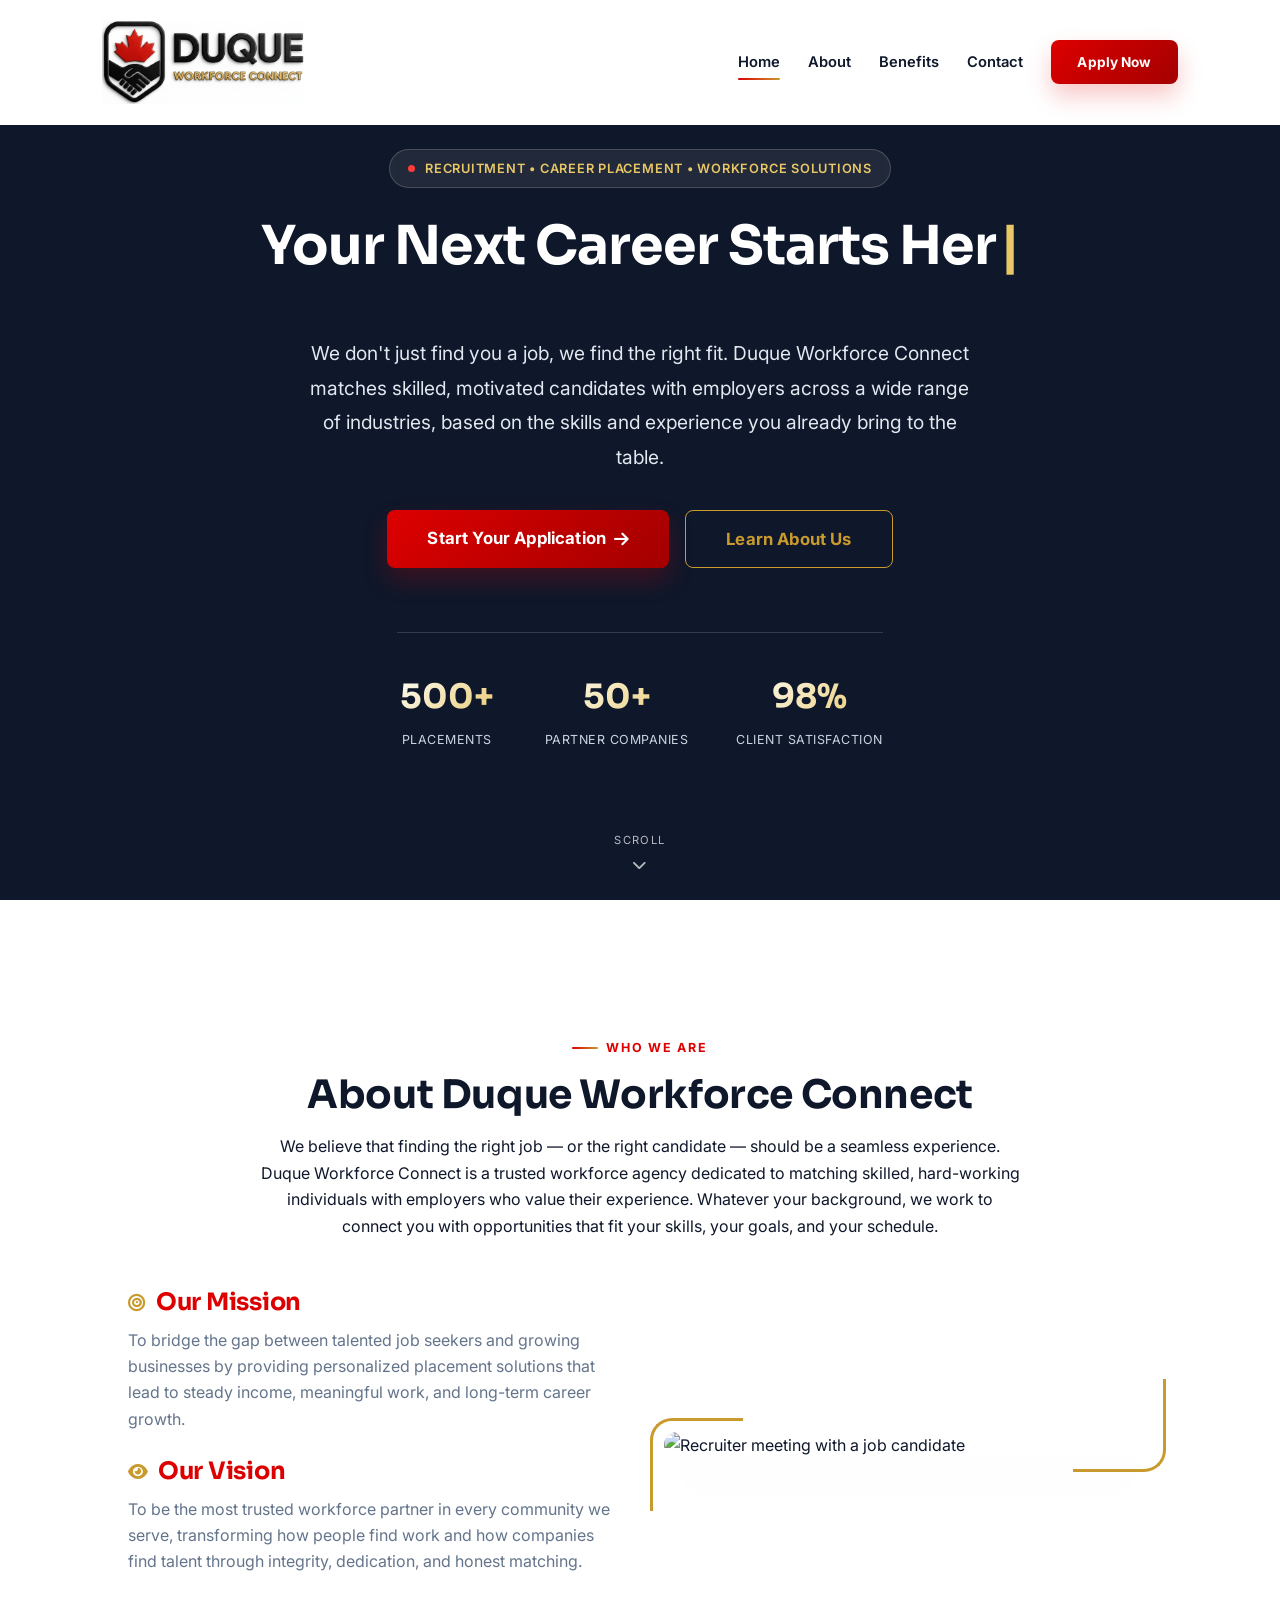
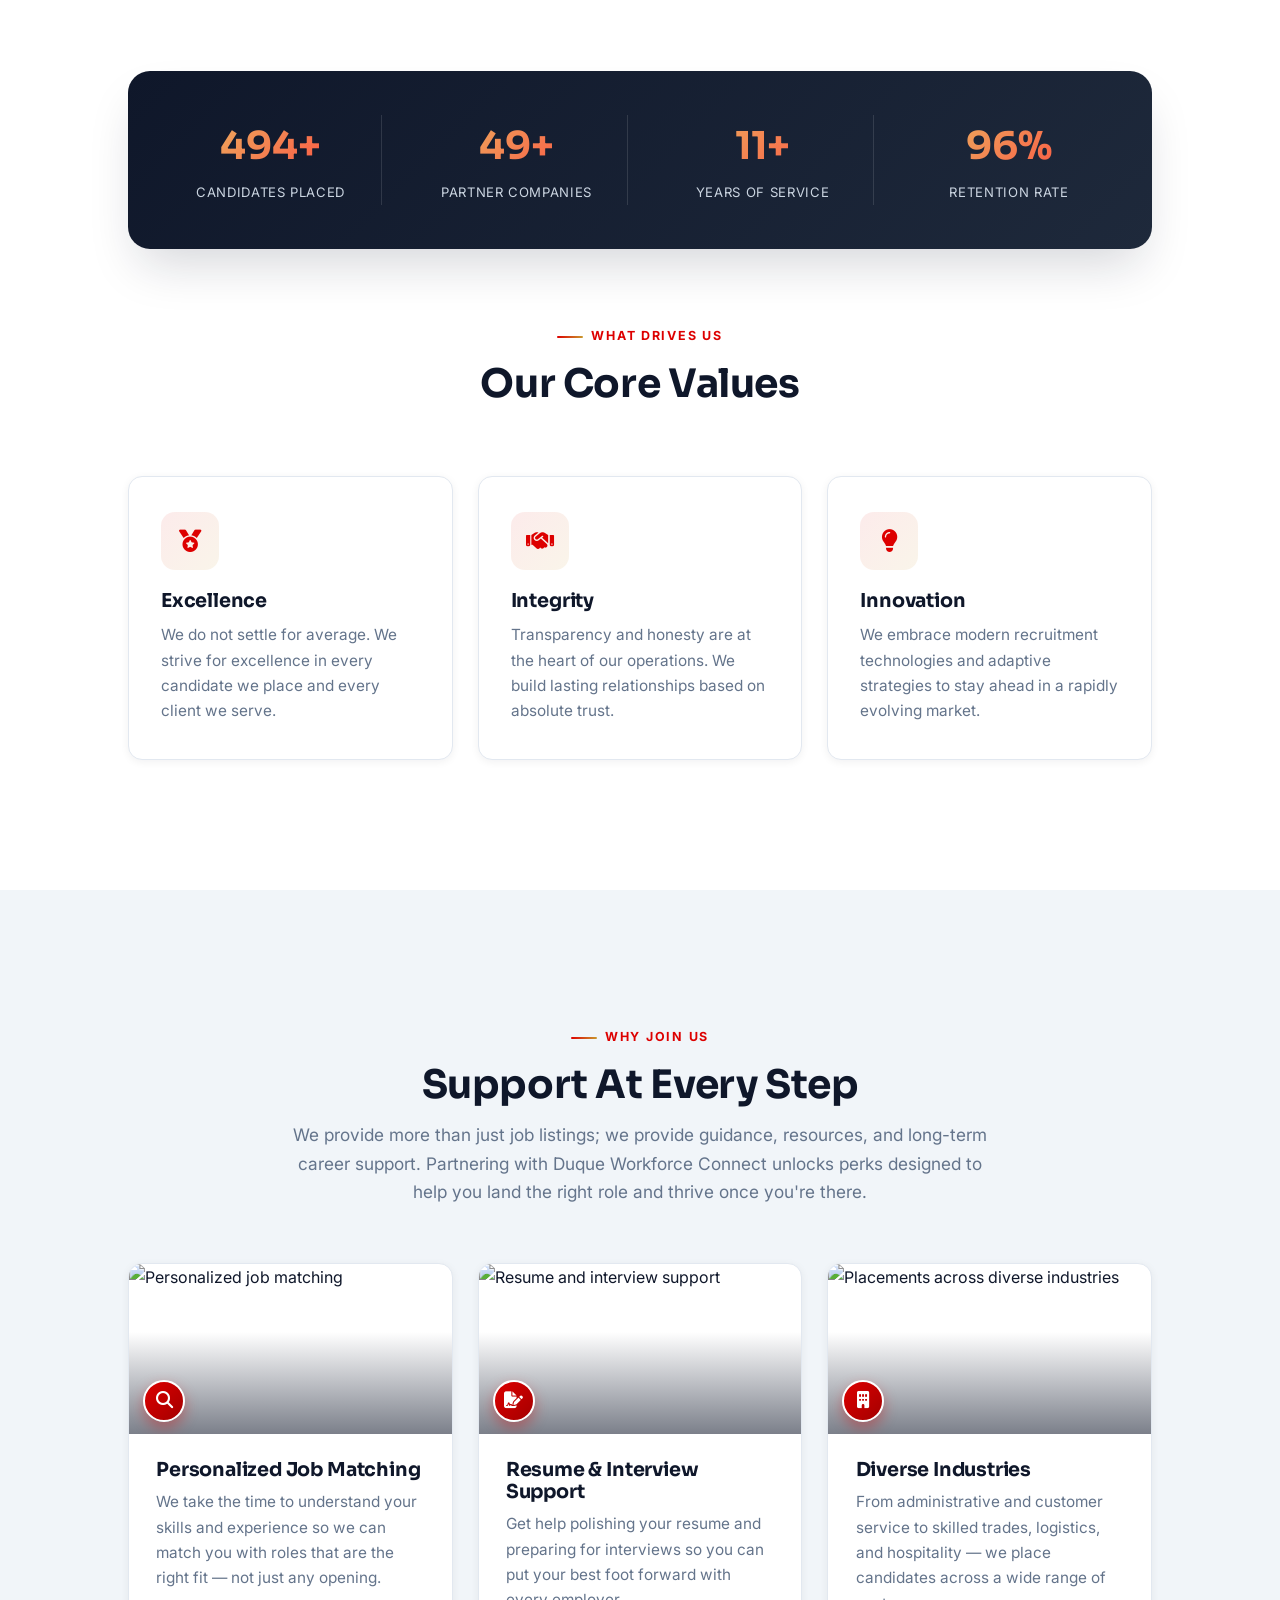
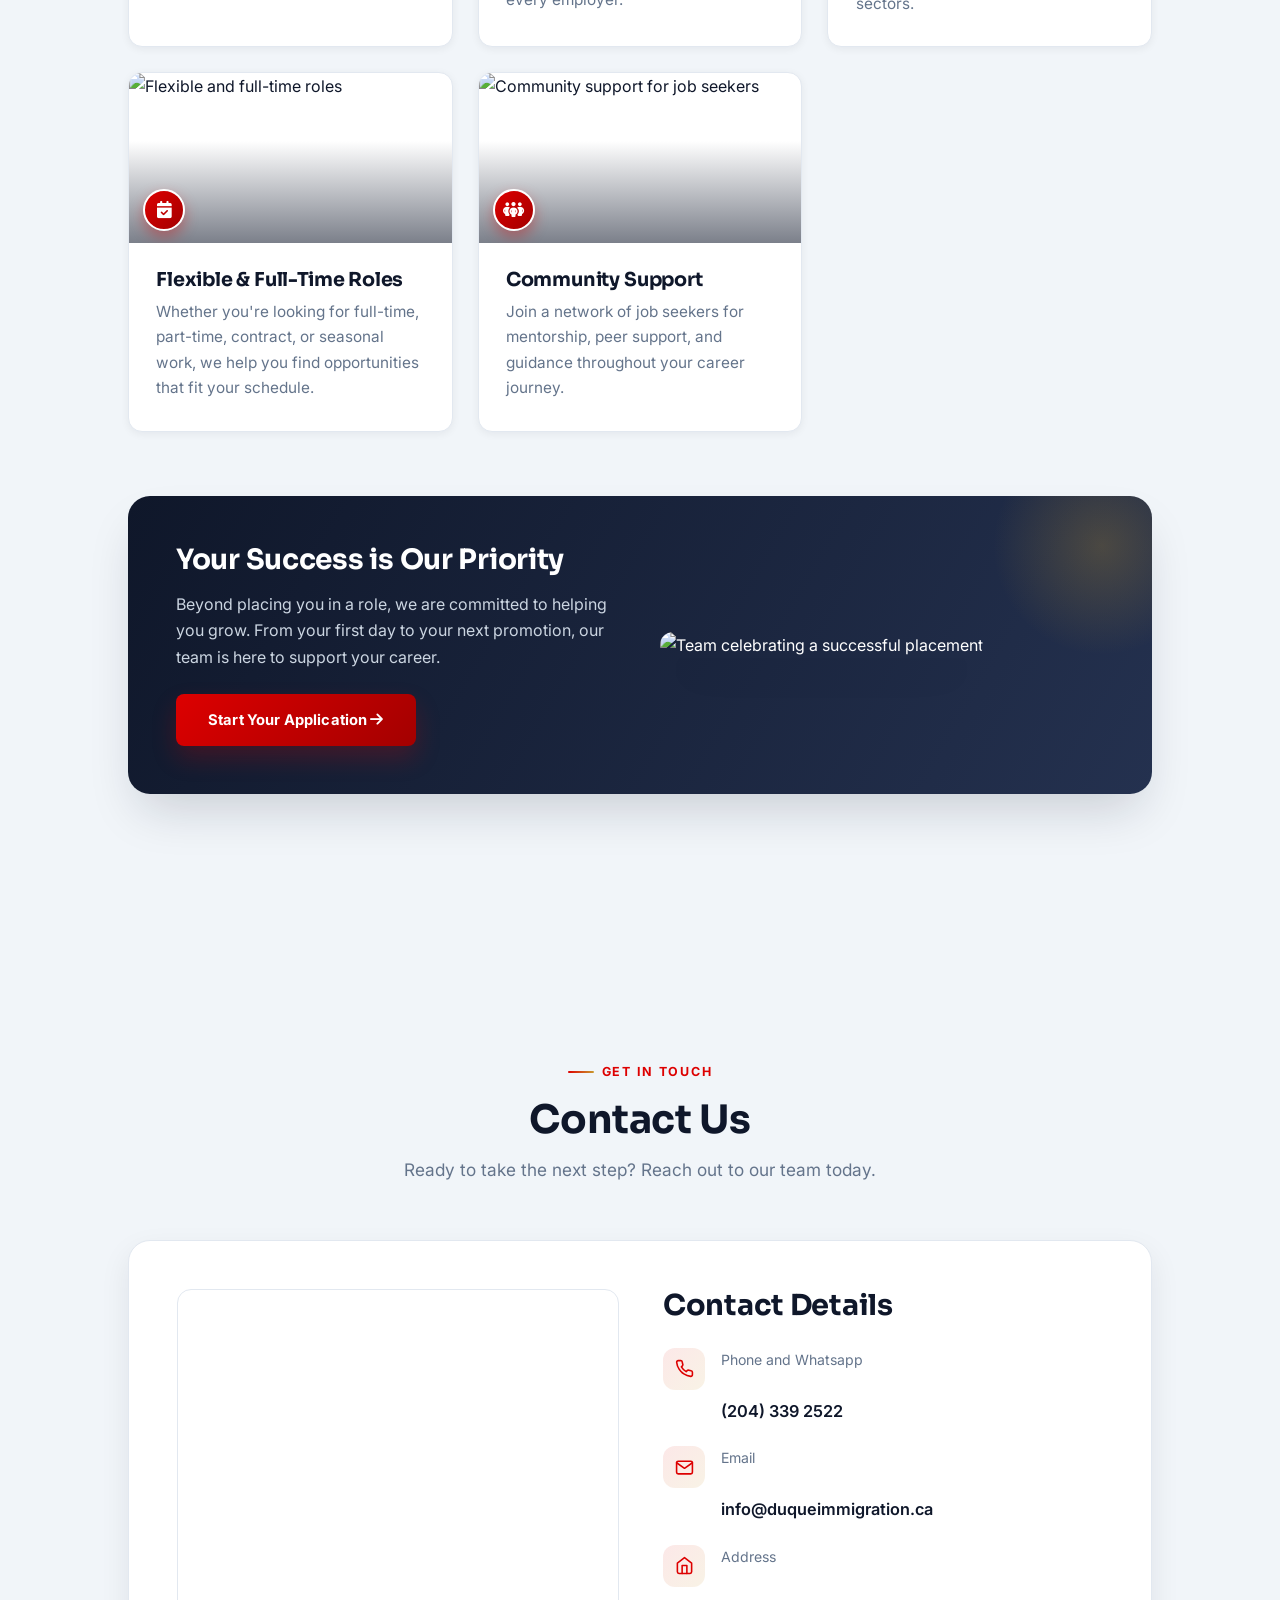
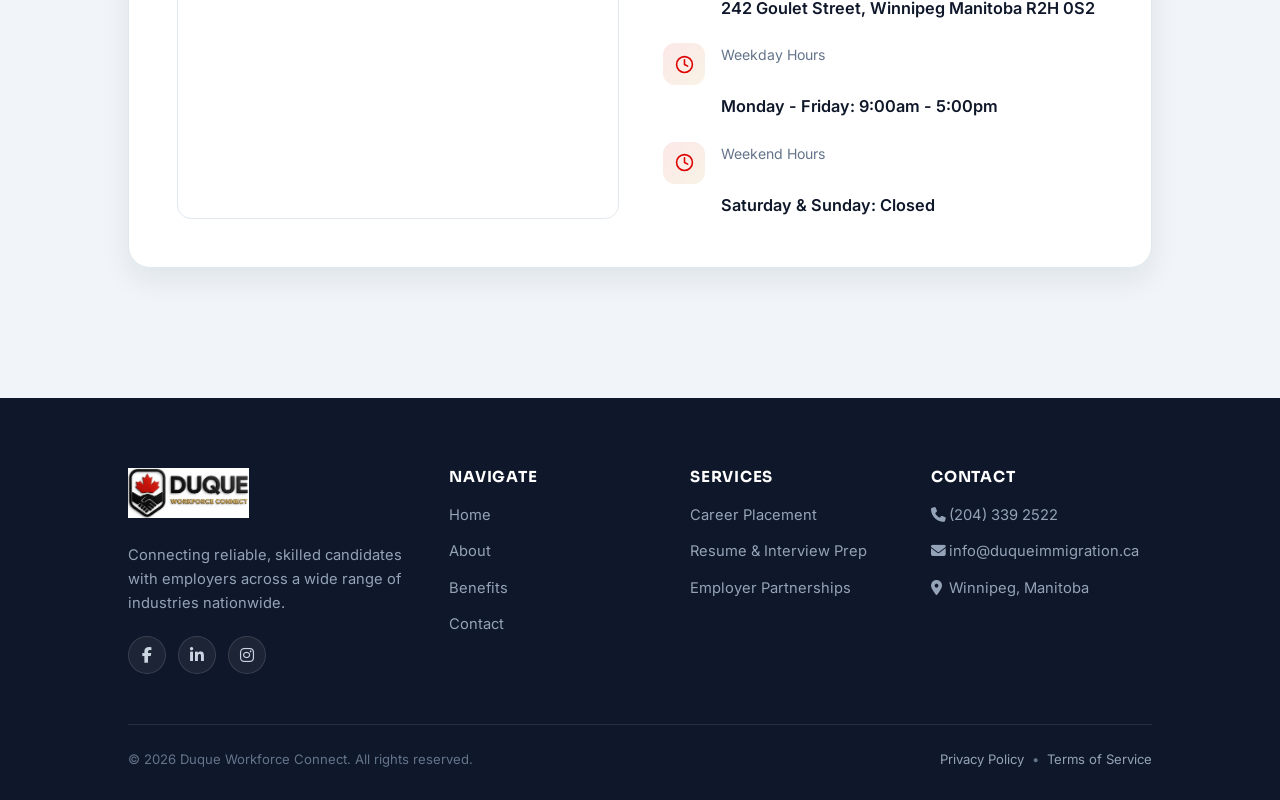
==== commit d88f8d4c: "Add files via upload" ====
--- a/index.html
+++ b/index.html
@@ -1,771 +1,470 @@
-<!DOCTYPE html>
-<html lang="en">
-
-<head>
-    <!-- Runs immediately, before any other script. Only when this succeeds does
-         the CSS hide [data-reveal] sections for the fade-in effect — so a
-         blocked/broken/slow main.js can never leave content invisible. -->
-    <script>document.documentElement.classList.add('js');</script>
-    <meta charset="UTF-8">
-    <meta name="viewport" content="width=device-width, initial-scale=1.0">
-    <title>Duque Workforce Connect | Find Your Future</title>
-    <link rel="preconnect" href="https://fonts.googleapis.com">
-    <link rel="preconnect" href="https://fonts.gstatic.com" crossorigin>
-    <link href="https://fonts.googleapis.com/css2?family=Inter:wght@400;500;600;700&family=Sora:wght@600;700;800&display=swap" rel="stylesheet">
-    <link rel="stylesheet" href="https://cdnjs.cloudflare.com/ajax/libs/font-awesome/6.4.0/css/all.min.css">
-    <script src="https://cdn.jsdelivr.net/npm/sweetalert2@11"></script>
-    <script src="https://cdn.jsdelivr.net/npm/sweetalert2@11/dist/sweetalert2.all.min.js"></script>
-    <link rel="stylesheet" href="index.css">
-    <link rel="icon" type="image/x-icon" href="https://www.canada.ca/etc/designs/canada/cdts/gcweb/v5_0_5/wet-boew/assets/favicon.ico">
-</head>
-
-<body>
-
-    <!-- Navigation -->
-
-    <nav id="mainNav">
-        <a href="#home" class="logo-link">
-            <img src="dwc_logo2.png" alt="Duque Workforce Connect Logo" class="nav-logo">
-        </a>
-        <div class="nav-links" id="navLinks">
-            <a href="#home">Home</a>
-            <a href="#about">About</a>
-            <a href="#benefits">Benefits</a>
-            <a href="#careers">Careers</a>
-            <a href="#contact">Contact</a>
-            <a href="#apply-now" class="btn head-btn2">Apply Now</a>
-        </div>
-        <button class="nav-toggle" id="navToggle" aria-label="Toggle menu">
-            <span></span><span></span><span></span>
-        </button>
-    </nav>
-
-    <!-- Home Section -->
-
-    <section id="home">
-        <!-- Background Slideshow Layers -->
-        <div class="hero-bg bg-1"></div>
-        <div class="hero-bg bg-2"></div>
-        <div class="hero-bg bg-3"></div>
-
-        <!-- Hero Content -->
-        <div class="hero-content">
-            <span class="hero-eyebrow"><span class="dot"></span> Harvesting &bull; Farm &bull; Seasonal Careers</span>
-
-            <h1><span class="typewriter"></span><span class="cursor">|</span></h1>
-
-            <!-- Engaging Subheadline -->
-            <p class="hero-subtext">We don't just find you a job, we get you into the field. Connect with fruit,
-                vegetable, and specialty crop farms across the country looking for reliable harvesting labourers.</p>
-
-            <div class="hero-cta-row">
-                <button class="btn hero-btn" onclick="document.getElementById('careers').scrollIntoView()"
-                    style="padding: 15px 40px; font-size: 1.05rem;">
-                    Explore Opportunities <i class="fa-solid fa-arrow-right"></i>
-                </button>
-                <button class="btn btn-ghost-gold" onclick="document.getElementById('about').scrollIntoView()"
-                    style="padding: 15px 40px; font-size: 1.05rem;">
-                    Learn About Us
-                </button>
-            </div>
-
-            <div class="hero-stats">
-                <div class="hero-stat">
-                    <span class="num" data-count="500" data-suffix="+">0</span>
-                    <span class="label">Placements</span>
-                </div>
-                <div class="hero-stat">
-                    <span class="num" data-count="50" data-suffix="+">0</span>
-                    <span class="label">Partner Companies</span>
-                </div>
-                <div class="hero-stat">
-                    <span class="num" data-count="98" data-suffix="%">0</span>
-                    <span class="label">Client Satisfaction</span>
-                </div>
-            </div>
-        </div>
-
-        <div class="scroll-cue">
-            Scroll <i class="fa-solid fa-chevron-down"></i>
-        </div>
-    </section>
-
-    <script>
-        // Array of 4 motivational sentences
-        const phrases = [
-            "Your Harvest Season Starts Here.",
-            "Steady Work, Fair Pay.",
-            "Join Canada's Farms and Orchards.",
-            "Build Your Future in Agriculture."
-        ];
-
-        let phraseIndex = 0;
-        let charIndex = 0;
-        let isDeleting = false;
-        const typeElement = document.querySelector('.typewriter');
-
-        function typeEffect() {
-            const currentPhrase = phrases[phraseIndex];
-
-            // Check if typing or deleting
-            if (isDeleting) {
-                typeElement.textContent = currentPhrase.substring(0, charIndex - 1);
-                charIndex--;
-            } else {
-                typeElement.textContent = currentPhrase.substring(0, charIndex + 1);
-                charIndex++;
-            }
-
-            // Default typing speed (faster when deleting)
-            let typingSpeed = isDeleting ? 40 : 80;
-
-            // Logic for pausing at the end of a sentence or moving to the next
-            if (!isDeleting && charIndex === currentPhrase.length) {
-                // Pause for 2 seconds when the full sentence is typed out
-                typingSpeed = 2000;
-                isDeleting = true;
-            } else if (isDeleting && charIndex === 0) {
-                isDeleting = false;
-                // Move to the next phrase and loop back to the start if necessary
-                phraseIndex = (phraseIndex + 1) % phrases.length;
-                // Brief pause before starting to type the next word
-                typingSpeed = 400;
-            }
-
-            // Call the function repeatedly
-            setTimeout(typeEffect, typingSpeed);
-        }
-
-        // Start the typing effect once the page loads
-        document.addEventListener("DOMContentLoaded", () => {
-            if (typeElement) {
-                typeEffect();
-            }
-        });
-    </script>
-
-    <!-- About Section -->
-
-    <section id="about">
-        <div class="about-intro" data-reveal>
-            <span class="eyebrow">Who We Are</span>
-            <h2>About Duque Workforce Connect</h2>
-            <p>We believe that finding steady farm work should be a seamless experience. Duque Workforce Connect is
-                the premier gateway for harvesting labourers looking to join fruit, vegetable, and specialty crop
-                farms across the country. We specialize in connecting reliable, hard-working individuals with
-                growers and orchards, ensuring that your effort meets the right opportunity.</p>
-        </div>
-
-        <div class="about-details" data-reveal>
-            <div class="about-copy">
-                <h3><i class="fa-solid fa-bullseye"></i> Our Mission</h3>
-                <p>To bridge the gap between reliable harvesting labourers and growers by providing tailored farm
-                    placement solutions that foster steady income, fair treatment, and long-term working
-                    relationships.</p>
-
-                <h3><i class="fa-solid fa-eye"></i> Our Vision</h3>
-                <p>To be the most trusted workforce catalyst in the agriculture sector, transforming the way fruit,
-                    vegetable, and specialty crop farms find dependable harvest labour through integrity, dedication,
-                    and honest matching.</p>
-            </div>
-
-            <div class="about-media">
-                <img src="https://images.unsplash.com/photo-1605000797499-95a51c5269ae?q=80&w=1000"
-                    alt="Harvesting labourer carrying a crate of freshly picked produce">
-            </div>
-        </div>
-
-        <!-- Credibility stats -->
-        <div class="stats-band" data-reveal>
-            <div class="stat-item">
-                <span class="num" data-count="500" data-suffix="+">0</span>
-                <span class="label">Careers Launched</span>
-            </div>
-            <div class="stat-item">
-                <span class="num" data-count="50" data-suffix="+">0</span>
-                <span class="label">Partner Companies</span>
-            </div>
-            <div class="stat-item">
-                <span class="num" data-count="12" data-suffix="+">0</span>
-                <span class="label">Years of Service</span>
-            </div>
-            <div class="stat-item">
-                <span class="num" data-count="98" data-suffix="%">0</span>
-                <span class="label">Retention Rate</span>
-            </div>
-        </div>
-
-        <div class="section-head" data-reveal>
-            <span class="eyebrow">What Drives Us</span>
-            <h2>Our Core Values</h2>
-        </div>
-        <div class="card-grid" data-reveal>
-            <div class="value-card">
-                <div class="value-icon"><i class="fa-solid fa-medal"></i></div>
-                <h3>Excellence</h3>
-                <p>We do not settle for average. We strive for excellence in every candidate we place and every client
-                    we serve.</p>
-            </div>
-
-            <div class="value-card">
-                <div class="value-icon"><i class="fa-solid fa-handshake"></i></div>
-                <h3>Integrity</h3>
-                <p>Transparency and honesty are at the heart of our operations. We build lasting relationships based on
-                    absolute trust.</p>
-            </div>
-
-            <div class="value-card">
-                <div class="value-icon"><i class="fa-solid fa-lightbulb"></i></div>
-                <h3>Innovation</h3>
-                <p>We embrace modern recruitment technologies and adaptive strategies to stay ahead in a rapidly
-                    evolving market.</p>
-            </div>
-        </div>
-    </section>
-
-    <!-- Benefits Section -->
-
-    <section id="benefits">
-        <!-- Introduction Section -->
-        <div class="section-head" data-reveal>
-            <span class="eyebrow">Why Join Us</span>
-            <h2>Perks That Support Every Harvest</h2>
-            <p>We provide more than just job listings; we provide steady, seasonal, and long-term work you can count
-                on. Partnering with Duque Workforce Connect unlocks perks designed to support your income, your
-                safety, and your well-being on the farm.</p>
-        </div>
-
-        <!-- Card Grid Layout -->
-        <div class="card-grid" data-reveal>
-            <!-- Card 1 -->
-            <div class="hover-card">
-                <div class="card-media">
-                    <img src="https://images.unsplash.com/photo-1607554338726-f8881a9a7f9e?q=80&w=500" alt="Steady Farm Placements">
-                    <div class="card-badge"><i class="fa-solid fa-tractor"></i></div>
-                </div>
-                <div class="card-body">
-                    <h3>Steady Placements</h3>
-                    <p>Gain direct access to fruit, vegetable, and specialty crop farms hiring across the growing and harvest seasons.</p>
-                </div>
-            </div>
-
-            <!-- Card 2 -->
-            <div class="hover-card">
-                <div class="card-media">
-                    <img src="https://images.unsplash.com/photo-1611740192940-0e390d409397?q=80&w=500" alt="On the Job Training">
-                    <div class="card-badge"><i class="fa-solid fa-chalkboard-user"></i></div>
-                </div>
-                <div class="card-body">
-                    <h3>On-the-Job Training</h3>
-                    <p>No formal education or prior experience required — get hands-on training in planting, picking, sorting, and packing.</p>
-                </div>
-            </div>
-
-            <!-- Card 3 -->
-            <div class="hover-card">
-                <div class="card-media">
-                    <img src="https://images.unsplash.com/photo-1609075916355-cb02b783347e?q=80&w=500" alt="Accommodation Support">
-                    <div class="card-badge"><i class="fa-solid fa-house-chimney"></i></div>
-                </div>
-                <div class="card-body">
-                    <h3>Accommodation Support</h3>
-                    <p>Many of our partner farms offer on-site or nearby housing and transportation assistance for the season.</p>
-                </div>
-            </div>
-
-            <!-- Card 4 -->
-            <div class="hover-card">
-                <div class="card-media">
-                    <img src="https://images.unsplash.com/photo-1626984232613-f20f15589bee?q=80&w=500" alt="Safety Equipment Provided">
-                    <div class="card-badge"><i class="fa-solid fa-vest"></i></div>
-                </div>
-                <div class="card-body">
-                    <h3>Safety First</h3>
-                    <p>Protective gear, proper equipment, and clear safety briefings so you can work outdoors with confidence.</p>
-                </div>
-            </div>
-
-            <!-- Card 5 -->
-            <div class="hover-card">
-                <div class="card-media">
-                    <img src="https://images.unsplash.com/photo-1543747053-002e0d064454?q=80&w=500" alt="Community Support">
-                    <div class="card-badge"><i class="fa-solid fa-people-group"></i></div>
-                </div>
-                <div class="card-body">
-                    <h3>Community Support</h3>
-                    <p>Join a network of harvesting labourers for mentorship, peer support, and guidance throughout the season.</p>
-                </div>
-            </div>
-        </div>
-
-        <!-- Bonus Bottom Section with Call to Action -->
-        <div class="benefit-cta" data-reveal>
-            <div class="benefit-cta-copy">
-                <h3>Your Success is Our Priority</h3>
-                <p>Beyond placing you on a farm, we are committed to ensuring you thrive there.
-                    From day one to season's end, our team is here to support your work.</p>
-                <a href="#apply-now" class="btn" style="display: inline-block; text-decoration: none;">View Open Roles <i class="fa-solid fa-arrow-right"></i></a>
-            </div>
-            <div class="benefit-cta-media">
-                <img src="https://images.unsplash.com/photo-1626984232603-cc32cf514a83?q=80&w=1000" alt="Harvesting labourer with freshly picked produce">
-            </div>
-        </div>
-    </section>
-
-    <!-- Careers Section -->
-
-    <section id="careers" class="careers-board">
-        <!-- Header -->
-        <div class="section-head" data-reveal>
-            <span class="eyebrow">Open Roles</span>
-            <h2>Explore Your Path</h2>
-            <p>Discover our latest openings for harvesting labourers on fruit, vegetable, and specialty crop farms.</p>
-        </div>
-
-        <div class="careers-toolbar" data-reveal>
-            <div class="careers-search">
-                <i class="fa-solid fa-magnifying-glass"></i>
-                <input type="text" id="jobSearchInput" placeholder="Search job titles, farms, or keywords...">
-            </div>
-            <span class="careers-count"><strong id="jobCount">4</strong> open positions</span>
-        </div>
-
-        <div class="board-container" data-reveal>
-            <!-- Fixed-width, centered job listings (no sidebar filters) -->
-            <div class="job-list" id="jobList">
-                <!-- Job Card 1 -->
-                <div class="job-card-list">
-                    <div class="job-avatar">DF</div>
-                    <div class="job-card-body">
-                        <h3>Harvesting Labourer</h3>
-                        <p class="company-name">Duque Farms &amp; Orchards &bull; Winnipeg, MB (On-site)</p>
-                        <div class="job-tags">
-                            <span class="tag salary">$17.00 - $19.50 an hour</span>
-                            <span class="tag type">Full-time</span>
-                            <span class="tag urgent"><i class="fa-solid fa-bolt"></i> Urgently hiring</span>
-                        </div>
-                        <ul class="job-snippets">
-                            <li><strong>Duties:</strong> Plant, thin, and harvest fruit and vegetable crops.</li>
-                            <li>Sort, weigh, and pack produce; assist with soil prep and irrigation.</li>
-                        </ul>
-
-                        <div class="job-actions">
-                            <button class="btn btn-outline"
-                                onclick="openJobModal('Harvesting Labourer', 'Duque Farms &amp; Orchards')">View</button>
-                            <button class="btn">Apply</button>
-                        </div>
-                    </div>
-                </div>
-
-                <!-- Job Card 2 -->
-                <div class="job-card-list">
-                    <div class="job-avatar">GV</div>
-                    <div class="job-card-body">
-                        <h3>Orchard Picker / Fruit Farm Labourer</h3>
-                        <p class="company-name">Green Valley Orchards &bull; Niagara-on-the-Lake, ON (On-site)</p>
-                        <div class="job-tags">
-                            <span class="tag salary">$17.50 - $20.00 an hour</span>
-                            <span class="tag type">Seasonal &bull; Full-time</span>
-                        </div>
-                        <ul class="job-snippets">
-                            <li><strong>Focus:</strong> Picking row and orchard fruit crops by hand.</li>
-                            <li>Load, unload, and transfer crates and produce for transport.</li>
-                        </ul>
-
-                        <div class="job-actions">
-                            <button class="btn btn-outline"
-                                onclick="openJobModal('Orchard Picker / Fruit Farm Labourer', 'Green Valley Orchards')">View</button>
-                            <button class="btn">Apply</button>
-                        </div>
-                    </div>
-                </div>
-
-                <!-- Job Card 3 -->
-                <div class="job-card-list">
-                    <div class="job-avatar">PF</div>
-                    <div class="job-card-body">
-                        <h3>Vegetable Farm Labourer</h3>
-                        <p class="company-name">Prairie Fresh Produce &bull; Portage la Prairie, MB (On-site)</p>
-                        <div class="job-tags">
-                            <span class="tag salary">$16.75 - $18.50 an hour</span>
-                            <span class="tag type">Full-time</span>
-                        </div>
-                        <ul class="job-snippets">
-                            <li><strong>Duties:</strong> Prepare and irrigate soil; plant and fertilize crops.</li>
-                            <li>Clean up racks, trays, and harvest bins in the packing area.</li>
-                        </ul>
-
-                        <div class="job-actions">
-                            <button class="btn btn-outline"
-                                onclick="openJobModal('Vegetable Farm Labourer', 'Prairie Fresh Produce')">View</button>
-                            <button class="btn">Apply</button>
-                        </div>
-                    </div>
-                </div>
-
-                <!-- Job Card 4 -->
-                <div class="job-card-list">
-                    <div class="job-avatar">SH</div>
-                    <div class="job-card-body">
-                        <h3>Farm Packing &amp; Sorting Labourer</h3>
-                        <p class="company-name">Sunrise Harvest Co. &bull; Winnipeg, MB (On-site)</p>
-                        <div class="job-tags">
-                            <span class="tag salary">$16.50 - $18.00 an hour</span>
-                            <span class="tag type">Part-time &bull; Full-time</span>
-                        </div>
-                        <ul class="job-snippets">
-                            <li><strong>Focus:</strong> Sort, weigh, and pack fruit and vegetables at the farm.</li>
-                            <li>Write daily progress reports of inventory harvested.</li>
-                        </ul>
-
-                        <div class="job-actions">
-                            <button class="btn btn-outline"
-                                onclick="openJobModal('Farm Packing &amp; Sorting Labourer', 'Sunrise Harvest Co.')">View</button>
-                            <button class="btn">Apply</button>
-                        </div>
-                    </div>
-                </div>
-
-                <p class="no-jobs-message" id="noJobsMessage">No positions match your search. Try a different keyword.</p>
-            </div>
-            <!-- /.job-list -->
-        </div>
-        <!-- /.board-container -->
-
-        <!-- Side Modal Overlay (kept outside any [data-reveal] ancestor — a CSS
-             transform on an ancestor would turn position:fixed into relative-to-that-ancestor
-             instead of the viewport, making the modal appear open/misplaced on load) -->
-        <div id="modal-overlay" class="modal-overlay" onclick="closeModal()"></div>
-
-        <!-- Right-Side Sliding Modal -->
-        <div id="job-modal" class="side-modal">
-            <div class="modal-header">
-                <h3 id="modal-title">Job Title</h3>
-                <button class="close-btn" onclick="closeModal()">&times;</button>
-            </div>
-
-            <div class="modal-body">
-                <p id="modal-company" class="company-name" style="font-weight: 600; font-size: 1.1rem;">Company
-                    Name</p>
-
-                <h4><i class="fa-solid fa-gift"></i> Job Offer & Benefits</h4>
-                <ul class="job-snippets">
-                    <li>Competitive hourly wage with overtime during peak harvest.</li>
-                    <li>On-site or nearby accommodation and transportation assistance where available.</li>
-                    <li>On-the-job training provided — no prior experience necessary.</li>
-                    <li>Protective gear and equipment supplied.</li>
-                </ul>
-
-                <h4><i class="fa-solid fa-clipboard-check"></i> Requirements</h4>
-                <ul class="job-snippets">
-                    <li>Ability to perform repetitive physical tasks: bending, kneeling, and standing for extended periods.</li>
-                    <li>Comfortable working outdoors in a variety of weather conditions.</li>
-                    <li>Able to lift, carry, and transfer crates and produce.</li>
-                    <li>Reliable, punctual, and able to work well as part of a team.</li>
-                </ul>
-
-                <h4><i class="fa-solid fa-graduation-cap"></i> Qualifications</h4>
-                <ul class="job-snippets">
-                    <li>No specific education or training requirements.</li>
-                    <li>Previous farm or harvest experience is an asset but not required.</li>
-                    <li>Must be legally eligible to work in Canada.</li>
-                </ul>
-            </div>
-
-            <div class="modal-footer">
-                <button class="btn" style="width: 100%;">Apply for this Job</button>
-            </div>
-        </div>
-
-        <!-- Pro Tip Button -->
-        <div class="pro-tip">
-            <button class="btn"
-                style="width: fit-content; padding: 15px 40px; font-size: 1.05rem;"
-                onclick="swal('Pro Tip', 'Tailor your resume for every job application to highlight relevant skills!', 'info')">
-                <i class="fa-regular fa-lightbulb"></i> View Expert Advice
-            </button>
-        </div>
-    </section>
-
-    <script>
-        // Function to open the modal and dynamically change the title/company
-        function openJobModal(jobTitle, companyName) {
-            // Update the modal text
-            document.getElementById('modal-title').innerText = jobTitle;
-            document.getElementById('modal-company').innerText = companyName;
-
-            // Slide the modal in and show overlay
-            document.getElementById('modal-overlay').classList.add('active');
-            document.getElementById('job-modal').classList.add('active');
-
-            // Note: background page stays scrollable on purpose while the
-            // modal is open (the modal panel itself scrolls independently).
-        }
-
-        // Function to close the modal
-        function closeModal() {
-            document.getElementById('modal-overlay').classList.remove('active');
-            document.getElementById('job-modal').classList.remove('active');
-        }
-    </script>
-
-    <!-- Contact Section -->
-
-    <section id="contact">
-        <!-- Header -->
-        <div class="section-head" data-reveal>
-            <span class="eyebrow">Get In Touch</span>
-            <h2>Contact Us</h2>
-            <p>Ready to take the next step? Reach out to our team today.</p>
-        </div>
-
-        <!-- Map and Details Container -->
-        <div class="contact-container" data-reveal>
-            <!-- Left Side: Interactive Map -->
-            <div class="contact-map">
-                <iframe
-                    src="https://www.google.com/maps/embed?pb=!1m18!1m12!1m3!1d3049.5610641296034!2d-97.11705309999999!3d49.88246110000001!2m3!1f0!2f0!3f0!3m2!1i1024!2i768!4f13.1!3m3!1m2!1s0x52ea712ba9feaf21%3A0xbe29da2208bc9689!2sDuque%20Immigration%20Services%20Inc.!5e1!3m2!1sen!2sph!4v1783104294674!5m2!1sen!2sph"
-                    width="100%" height="100%" style="border:0;" allowfullscreen="" loading="lazy"
-                    referrerpolicy="strict-origin-when-cross-origin">
-                </iframe>
-            </div>
-
-            <!-- Right Side: Contact Information -->
-            <div class="contact-info">
-                <h3>Contact Details</h3>
-
-                <div class="info-row">
-                    <div class="icon-badge">
-                        <!-- Phone Icon -->
-                        <svg class="contact-icon" viewBox="0 0 24 24" fill="none" stroke="currentColor" stroke-width="2"
-                            stroke-linecap="round" stroke-linejoin="round">
-                            <path
-                                d="M22 16.92v3a2 2 0 0 1-2.18 2 19.79 19.79 0 0 1-8.63-3.07 19.5 19.5 0 0 1-6-6 19.79 19.79 0 0 1-3.07-8.67A2 2 0 0 1 4.11 2h3a2 2 0 0 1 2 1.72 12.84 12.84 0 0 0 .7 2.81 2 2 0 0 1-.45 2.11L8.09 9.91a16 16 0 0 0 6 6l1.27-1.27a2 2 0 0 1 2.11-.45 12.84 12.84 0 0 0 2.81.7A2 2 0 0 1 22 16.92z">
-                            </path>
-                        </svg>
-                    </div>
-                    <div>
-                        <span class="label">Phone and Whatsapp</span><br>
-                        <span class="value">(204) 339 2522</span>
-                    </div>
-                </div>
-
-                <div class="info-row">
-                    <div class="icon-badge">
-                        <!-- Envelope Icon -->
-                        <svg class="contact-icon" viewBox="0 0 24 24" fill="none" stroke="currentColor" stroke-width="2"
-                            stroke-linecap="round" stroke-linejoin="round">
-                            <path d="M4 4h16c1.1 0 2 .9 2 2v12c0 1.1-.9 2-2 2H4c-1.1 0-2-.9-2-2V6c0-1.1.9-2 2-2z"></path>
-                            <polyline points="22,6 12,13 2,6"></polyline>
-                        </svg>
-                    </div>
-                    <div>
-                        <span class="label">Email</span><br>
-                        <span class="value">info@duqueimmigration.ca</span>
-                    </div>
-                </div>
-
-                <div class="info-row">
-                    <div class="icon-badge">
-                        <!-- Home Icon -->
-                        <svg class="contact-icon" viewBox="0 0 24 24" fill="none" stroke="currentColor" stroke-width="2"
-                            stroke-linecap="round" stroke-linejoin="round">
-                            <path d="M3 9l9-7 9 7v11a2 2 0 0 1-2 2H5a2 2 0 0 1-2-2z"></path>
-                            <polyline points="9 22 9 12 15 12 15 22"></polyline>
-                        </svg>
-                    </div>
-                    <div>
-                        <span class="label">Address</span><br>
-                        <span class="value">242 Goulet Street, Winnipeg Manitoba R2H 0S2</span>
-                    </div>
-                </div>
-
-                <div class="info-row">
-                    <div class="icon-badge">
-                        <!-- Clock Icon -->
-                        <svg class="contact-icon" viewBox="0 0 24 24" fill="none" stroke="currentColor" stroke-width="2"
-                            stroke-linecap="round" stroke-linejoin="round">
-                            <circle cx="12" cy="12" r="10"></circle>
-                            <polyline points="12 6 12 12 16 14"></polyline>
-                        </svg>
-                    </div>
-                    <div>
-                        <span class="label">Weekday Hours</span><br>
-                        <span class="value">Monday - Friday: 9:00am - 5:00pm</span>
-                    </div>
-                </div>
-
-                <div class="info-row">
-                    <div class="icon-badge">
-                        <!-- Clock Icon -->
-                        <svg class="contact-icon" viewBox="0 0 24 24" fill="none" stroke="currentColor" stroke-width="2"
-                            stroke-linecap="round" stroke-linejoin="round">
-                            <circle cx="12" cy="12" r="10"></circle>
-                            <polyline points="12 6 12 12 16 14"></polyline>
-                        </svg>
-                    </div>
-                    <div>
-                        <span class="label">Weekend Hours</span><br>
-                        <span class="value">Saturday & Sunday: Closed</span>
-                    </div>
-                </div>
-            </div>
-        </div>
-    </section>
-
-    <!-- Apply Now Section -->
-
-    <section id="apply-now">
-        <div class="apply-container" data-reveal>
-
-            <div style="text-align: center; margin-bottom: 30px;">
-                <span class="eyebrow" style="justify-content:center;">Take The Next Step</span>
-                <h2>Apply Now</h2>
-                <p style="color: var(--text-muted);">Fill out the form below and our team will review your qualifications shortly.</p>
-            </div>
-
-            <form id="appForm">
-                <div class="floating-label-group">
-                    <input type="text" id="fullName" class="floating-input" placeholder=" " required>
-                    <label class="floating-label" for="fullName">Full Name</label>
-                </div>
-
-                <div class="floating-label-group">
-                    <input type="email" id="email" class="floating-input" placeholder=" " required>
-                    <label class="floating-label" for="email">Email Address</label>
-                </div>
-
-                <div class="floating-label-group">
-                    <input type="tel" id="phone" class="floating-input" placeholder=" " required>
-                    <label class="floating-label" for="phone">Phone Number</label>
-                </div>
-
-                <div class="file-upload-group" id="uploadGroup">
-                    <label><i class="fa-solid fa-file-arrow-up"></i> Upload Resume (PDF or Image)</label>
-                    <input type="file" id="resumeFile" accept="image/*,.pdf" onchange="previewFile()" required>
-                    <p class="upload-hint"><i class="fa-solid fa-circle-info"></i> Max file size 10MB &bull; PDF, JPG, or PNG</p>
-
-                    <div id="preview-container" style="margin-top: 15px; display: none;">
-                        <img id="resume-preview"
-                            style="display: none; max-width: 100%; border-radius: 8px; border: 1px solid #e2e8f0;"
-                            alt="Preview">
-                        <p id="pdf-preview-text" style="display: none; color: var(--primary); font-weight: 600;"><i class="fa-solid fa-file-pdf"></i>
-                            PDF Document Selected</p>
-                    </div>
-                </div>
-
-                <button type="submit" class="btn"
-                    style="width: 100%; margin-top: 20px; padding: 15px; font-size: 1.05rem;">Submit Application <i class="fa-solid fa-paper-plane"></i></button>
-            </form>
-        </div>
-    </section>
-
-    <script>
-        function previewFile() {
-            const file = document.getElementById('resumeFile').files[0];
-            const previewContainer = document.getElementById('preview-container');
-            const imagePreview = document.getElementById('resume-preview');
-            const pdfPreview = document.getElementById('pdf-preview-text');
-
-            // Show the container once a file is selected
-            if (file) {
-                previewContainer.style.display = 'block';
-
-                // If it's an image, show the image preview
-                if (file.type.startsWith('image/')) {
-                    const reader = new FileReader();
-                    reader.onload = function (e) {
-                        imagePreview.src = e.target.result;
-                        imagePreview.style.display = 'block';
-                        pdfPreview.style.display = 'none';
-                    }
-                    reader.readAsDataURL(file);
-                }
-                // If it's a PDF, show a nice text confirmation
-                else if (file.type === 'application/pdf') {
-                    imagePreview.style.display = 'none';
-                    pdfPreview.style.display = 'block';
-                }
-            } else {
-                // Hide if user cancels file selection
-                previewContainer.style.display = 'none';
-            }
-        }
-    </script>
-
-
-    <script>
-        function previewFile() {
-            const preview = document.getElementById('resume-preview');
-            const file = document.getElementById('resumeFile').files[0];
-            if (file && file.type.startsWith('image/')) {
-                preview.style.display = 'block';
-                preview.src = URL.createObjectURL(file);
-            }
-        }
-
-        document.getElementById('appForm').onsubmit = function (e) {
-            e.preventDefault();
-            Swal.fire({
-                title: 'Application Sent!',
-                text: 'Thank you. Our team will review your qualifications shortly.',
-                icon: 'success',
-                confirmButtonColor: '#d00'
-            });
-            e.target.reset();
-            document.getElementById('preview-container').style.display = 'none';
-        };
-    </script>
-
-    <!-- Footer -->
-    <footer>
-        <div class="footer-grid">
-            <div class="footer-brand">
-                <img src="dwc_logo2.png" alt="Duque Workforce Connect Logo" class="footer-logo">
-                <p>Connecting reliable harvesting labourers with fruit, vegetable, and specialty crop farms across
-                    the country.</p>
-                <div class="footer-social">
-                    <a href="#" aria-label="Facebook"><i class="fa-brands fa-facebook-f"></i></a>
-                    <a href="#" aria-label="LinkedIn"><i class="fa-brands fa-linkedin-in"></i></a>
-                    <a href="#" aria-label="Instagram"><i class="fa-brands fa-instagram"></i></a>
-                </div>
-            </div>
-
-            <div class="footer-col">
-                <h4>Navigate</h4>
-                <a href="#home">Home</a>
-                <a href="#about">About</a>
-                <a href="#benefits">Benefits</a>
-                <a href="#careers">Careers</a>
-            </div>
-
-            <div class="footer-col">
-                <h4>Industries</h4>
-                <a href="#careers">Harvesting & Crop Labour</a>
-                <a href="#careers">Orchard & Fruit Picking</a>
-                <a href="#careers">Farm Packing & Sorting</a>
-            </div>
-
-            <div class="footer-col">
-                <h4>Contact</h4>
-                <a href="tel:+12043392522"><i class="fa-solid fa-phone" style="width:14px;"></i> (204) 339 2522</a>
-                <a href="mailto:info@duqueimmigration.ca"><i class="fa-solid fa-envelope" style="width:14px;"></i> info@duqueimmigration.ca</a>
-                <a href="#contact"><i class="fa-solid fa-location-dot" style="width:14px;"></i> Winnipeg, Manitoba</a>
-            </div>
-        </div>
-
-        <div class="footer-bottom">
-            <span>&copy; <span id="currentYear"></span> Duque Workforce Connect. All rights reserved.</span>
-            <span><a href="#home">Privacy Policy</a> &nbsp;&bull;&nbsp; <a href="#home">Terms of Service</a></span>
-        </div>
-    </footer>
-
-    <button class="back-to-top" id="backToTop" aria-label="Back to top">
-        <i class="fa-solid fa-arrow-up"></i>
-    </button>
-
-    <script src="main.js"></script>
-
-</body>
-
-</html>
+<!DOCTYPE html>
+<html lang="en">
+
+<head>
+    <script>document.documentElement.classList.add('js');</script>
+    <meta charset="UTF-8">
+    <meta name="viewport" content="width=device-width, initial-scale=1.0">
+    <title>Duque Workforce Connect | Find Your Future</title>
+    <link rel="preconnect" href="https://fonts.googleapis.com">
+    <link rel="preconnect" href="https://fonts.gstatic.com" crossorigin>
+    <link href="https://fonts.googleapis.com/css2?family=Inter:wght@400;500;600;700&family=Sora:wght@600;700;800&display=swap" rel="stylesheet">
+    <link rel="stylesheet" href="https://cdnjs.cloudflare.com/ajax/libs/font-awesome/6.4.0/css/all.min.css">
+    <!-- <link rel="stylesheet" href="apply_now.css"> -->
+    <link rel="stylesheet" href="index.css">
+    <link rel="icon" type="image/x-icon" href="https://www.canada.ca/etc/designs/canada/cdts/gcweb/v5_0_5/wet-boew/assets/favicon.ico">
+</head>
+
+<body>
+
+    <!-- Navigation -->
+
+    <nav id="mainNav">
+        <a href="#home" class="logo-link">
+            <img src="dwc_logo2.png" alt="Duque Workforce Connect Logo" class="nav-logo">
+        </a>
+        <div class="nav-links" id="navLinks">
+            <a href="#home">Home</a>
+            <a href="#about">About</a>
+            <a href="#benefits">Benefits</a>
+            <a href="#contact">Contact</a>
+            <a href="apply_now.html" class="btn head-btn2">Apply Now</a>
+        </div>
+        <button class="nav-toggle" id="navToggle" aria-label="Toggle menu">
+            <span></span><span></span><span></span>
+        </button>
+    </nav>
+
+    <!-- Home Section -->
+
+    <section id="home">
+        <!-- Background Slideshow Layers -->
+        <div class="hero-bg bg-1"></div>
+        <div class="hero-bg bg-2"></div>
+        <div class="hero-bg bg-3"></div>
+        <div class="hero-bg bg-4"></div>
+
+        <!-- Hero Content -->
+        <div class="hero-content">
+            <span class="hero-eyebrow"><span class="dot"></span> Recruitment &bull; Career Placement &bull; Workforce Solutions</span>
+
+            <h1><span class="typewriter"></span><span class="cursor">|</span></h1>
+
+            <!-- Engaging Subheadline -->
+            <p class="hero-subtext">We don't just find you a job, we find the right fit. Duque Workforce Connect
+                matches skilled, motivated candidates with employers across a wide range of industries, based on
+                the skills and experience you already bring to the table.</p>
+
+            <div class="hero-cta-row">
+                <a class="btn hero-btn" href="apply_now.html"
+                    style="padding: 15px 40px; font-size: 1.05rem; text-decoration: none;">
+                    Start Your Application <i class="fa-solid fa-arrow-right"></i>
+                </a>
+                <button class="btn btn-ghost-gold" onclick="document.getElementById('about').scrollIntoView()"
+                    style="padding: 15px 40px; font-size: 1.05rem;">
+                    Learn About Us
+                </button>
+            </div>
+
+            <div class="hero-stats">
+                <div class="hero-stat">
+                    <span class="num" data-count="500" data-suffix="+">0</span>
+                    <span class="label">Placements</span>
+                </div>
+                <div class="hero-stat">
+                    <span class="num" data-count="50" data-suffix="+">0</span>
+                    <span class="label">Partner Companies</span>
+                </div>
+                <div class="hero-stat">
+                    <span class="num" data-count="98" data-suffix="%">0</span>
+                    <span class="label">Client Satisfaction</span>
+                </div>
+            </div>
+        </div>
+
+        <div class="scroll-cue">
+            Scroll <i class="fa-solid fa-chevron-down"></i>
+        </div>
+    </section>
+
+    <script>
+        // Array of 4 motivational sentences
+        const phrases = [
+            "Your Next Career Starts Here.",
+            "Matched To Your Skills.",
+            "Real People, Real Opportunities.",
+            "Build Your Future With Us."
+        ];
+
+        let phraseIndex = 0;
+        let charIndex = 0;
+        let isDeleting = false;
+        const typeElement = document.querySelector('.typewriter');
+
+        function typeEffect() {
+            const currentPhrase = phrases[phraseIndex];
+
+            // Check if typing or deleting
+            if (isDeleting) {
+                typeElement.textContent = currentPhrase.substring(0, charIndex - 1);
+                charIndex--;
+            } else {
+                typeElement.textContent = currentPhrase.substring(0, charIndex + 1);
+                charIndex++;
+            }
+
+            // Default typing speed (faster when deleting)
+            let typingSpeed = isDeleting ? 40 : 80;
+
+            // Logic for pausing at the end of a sentence or moving to the next
+            if (!isDeleting && charIndex === currentPhrase.length) {
+                // Pause for 2 seconds when the full sentence is typed out
+                typingSpeed = 2000;
+                isDeleting = true;
+            } else if (isDeleting && charIndex === 0) {
+                isDeleting = false;
+                // Move to the next phrase and loop back to the start if necessary
+                phraseIndex = (phraseIndex + 1) % phrases.length;
+                // Brief pause before starting to type the next word
+                typingSpeed = 400;
+            }
+
+            // Call the function repeatedly
+            setTimeout(typeEffect, typingSpeed);
+        }
+
+        // Start the typing effect once the page loads
+        document.addEventListener("DOMContentLoaded", () => {
+            if (typeElement) {
+                typeEffect();
+            }
+        });
+    </script>
+
+    <!-- About Section -->
+
+    <section id="about">
+        <div class="about-intro" data-reveal>
+            <span class="eyebrow">Who We Are</span>
+            <h2>About Duque Workforce Connect</h2>
+            <p>We believe that finding the right job — or the right candidate — should be a seamless experience.
+                Duque Workforce Connect is a trusted workforce agency dedicated to matching skilled, hard-working
+                individuals with employers who value their experience. Whatever your background, we work to connect
+                you with opportunities that fit your skills, your goals, and your schedule.</p>
+        </div>
+
+        <div class="about-details" data-reveal>
+            <div class="about-copy">
+                <h3><i class="fa-solid fa-bullseye"></i> Our Mission</h3>
+                <p>To bridge the gap between talented job seekers and growing businesses by providing personalized
+                    placement solutions that lead to steady income, meaningful work, and long-term career growth.</p>
+
+                <h3><i class="fa-solid fa-eye"></i> Our Vision</h3>
+                <p>To be the most trusted workforce partner in every community we serve, transforming how people find
+                    work and how companies find talent through integrity, dedication, and honest matching.</p>
+            </div>
+
+            <div class="about-media">
+                <img src="https://images.unsplash.com/photo-1521737604893-d14cc237f11d?q=80&w=1000"
+                    alt="Recruiter meeting with a job candidate">
+            </div>
+        </div>
+
+        <!-- Credibility stats -->
+        <div class="stats-band" data-reveal>
+            <div class="stat-item">
+                <span class="num" data-count="500" data-suffix="+">0</span>
+                <span class="label">Candidates Placed</span>
+            </div>
+            <div class="stat-item">
+                <span class="num" data-count="50" data-suffix="+">0</span>
+                <span class="label">Partner Companies</span>
+            </div>
+            <div class="stat-item">
+                <span class="num" data-count="12" data-suffix="+">0</span>
+                <span class="label">Years of Service</span>
+            </div>
+            <div class="stat-item">
+                <span class="num" data-count="98" data-suffix="%">0</span>
+                <span class="label">Retention Rate</span>
+            </div>
+        </div>
+
+        <div class="section-head" data-reveal>
+            <span class="eyebrow">What Drives Us</span>
+            <h2>Our Core Values</h2>
+        </div>
+        <div class="card-grid" data-reveal>
+            <div class="value-card">
+                <div class="value-icon"><i class="fa-solid fa-medal"></i></div>
+                <h3>Excellence</h3>
+                <p>We do not settle for average. We strive for excellence in every candidate we place and every client
+                    we serve.</p>
+            </div>
+
+            <div class="value-card">
+                <div class="value-icon"><i class="fa-solid fa-handshake"></i></div>
+                <h3>Integrity</h3>
+                <p>Transparency and honesty are at the heart of our operations. We build lasting relationships based on
+                    absolute trust.</p>
+            </div>
+
+            <div class="value-card">
+                <div class="value-icon"><i class="fa-solid fa-lightbulb"></i></div>
+                <h3>Innovation</h3>
+                <p>We embrace modern recruitment technologies and adaptive strategies to stay ahead in a rapidly
+                    evolving market.</p>
+            </div>
+        </div>
+    </section>
+
+    <!-- Benefits Section -->
+
+    <section id="benefits">
+        <!-- Introduction Section -->
+        <div class="section-head" data-reveal>
+            <span class="eyebrow">Why Join Us</span>
+            <h2>Support At Every Step</h2>
+            <p>We provide more than just job listings; we provide guidance, resources, and long-term career support.
+                Partnering with Duque Workforce Connect unlocks perks designed to help you land the right role and
+                thrive once you're there.</p>
+        </div>
+
+        <!-- Card Grid Layout -->
+        <div class="card-grid" data-reveal>
+            <!-- Card 1 -->
+            <div class="hover-card">
+                <div class="card-media">
+                    <img src="https://images.unsplash.com/photo-1600880292203-757bb62b4baf?q=80&w=500" alt="Personalized job matching">
+                    <div class="card-badge"><i class="fa-solid fa-magnifying-glass"></i></div>
+                </div>
+                <div class="card-body">
+                    <h3>Personalized Job Matching</h3>
+                    <p>We take the time to understand your skills and experience so we can match you with roles that
+                        are the right fit — not just any opening.</p>
+                </div>
+            </div>
+
+            <!-- Card 2 -->
+            <div class="hover-card">
+                <div class="card-media">
+                    <img src="https://images.unsplash.com/photo-1573497019940-1c28c88b4f3e?q=80&w=500" alt="Resume and interview support">
+                    <div class="card-badge"><i class="fa-solid fa-file-signature"></i></div>
+                </div>
+                <div class="card-body">
+                    <h3>Resume &amp; Interview Support</h3>
+                    <p>Get help polishing your resume and preparing for interviews so you can put your best foot
+                        forward with every employer.</p>
+                </div>
+            </div>
+
+            <!-- Card 3 -->
+            <div class="hover-card">
+                <div class="card-media">
+                    <img src="https://images.unsplash.com/photo-1497366216548-37526070297c?q=80&w=500" alt="Placements across diverse industries">
+                    <div class="card-badge"><i class="fa-solid fa-building"></i></div>
+                </div>
+                <div class="card-body">
+                    <h3>Diverse Industries</h3>
+                    <p>From administrative and customer service to skilled trades, logistics, and hospitality — we
+                        place candidates across a wide range of sectors.</p>
+                </div>
+            </div>
+
+            <!-- Card 4 -->
+            <div class="hover-card">
+                <div class="card-media">
+                    <img src="https://images.unsplash.com/photo-1506784983877-45594efa4cbe?q=80&w=500" alt="Flexible and full-time roles">
+                    <div class="card-badge"><i class="fa-solid fa-calendar-check"></i></div>
+                </div>
+                <div class="card-body">
+                    <h3>Flexible &amp; Full-Time Roles</h3>
+                    <p>Whether you're looking for full-time, part-time, contract, or seasonal work, we help you find
+                        opportunities that fit your schedule.</p>
+                </div>
+            </div>
+
+            <!-- Card 5 -->
+            <div class="hover-card">
+                <div class="card-media">
+                    <img src="https://images.unsplash.com/photo-1543747053-002e0d064454?q=80&w=500" alt="Community support for job seekers">
+                    <div class="card-badge"><i class="fa-solid fa-people-group"></i></div>
+                </div>
+                <div class="card-body">
+                    <h3>Community Support</h3>
+                    <p>Join a network of job seekers for mentorship, peer support, and guidance throughout your
+                        career journey.</p>
+                </div>
+            </div>
+        </div>
+
+        <!-- Bonus Bottom Section with Call to Action -->
+        <div class="benefit-cta" data-reveal>
+            <div class="benefit-cta-copy">
+                <h3>Your Success is Our Priority</h3>
+                <p>Beyond placing you in a role, we are committed to helping you grow. From your first day to your
+                    next promotion, our team is here to support your career.</p>
+                <a href="apply_now.html" class="btn" style="display: inline-block; text-decoration: none;">Start Your Application <i class="fa-solid fa-arrow-right"></i></a>
+            </div>
+            <div class="benefit-cta-media">
+                <img src="https://images.unsplash.com/photo-1521791136064-7986c2920216?q=80&w=1000" alt="Team celebrating a successful placement">
+            </div>
+        </div>
+    </section>
+
+    <!-- Contact Section -->
+
+    <section id="contact">
+        <!-- Header -->
+        <div class="section-head" data-reveal>
+            <span class="eyebrow">Get In Touch</span>
+            <h2>Contact Us</h2>
+            <p>Ready to take the next step? Reach out to our team today.</p>
+        </div>
+
+        <!-- Map and Details Container -->
+        <div class="contact-container" data-reveal>
+            <!-- Left Side: Interactive Map -->
+            <div class="contact-map">
+                <iframe
+                    src="https://www.google.com/maps/embed?pb=!1m18!1m12!1m3!1d3049.5610641296034!2d-97.11705309999999!3d49.88246110000001!2m3!1f0!2f0!3f0!3m2!1i1024!2i768!4f13.1!3m3!1m2!1s0x52ea712ba9feaf21%3A0xbe29da2208bc9689!2sDuque%20Immigration%20Services%20Inc.!5e1!3m2!1sen!2sph!4v1783104294674!5m2!1sen!2sph"
+                    width="100%" height="100%" style="border:0;" allowfullscreen="" loading="lazy"
+                    referrerpolicy="strict-origin-when-cross-origin">
+                </iframe>
+            </div>
+
+            <!-- Right Side: Contact Information -->
+            <div class="contact-info">
+                <h3>Contact Details</h3>
+
+                <div class="info-row">
+                    <div class="icon-badge">
+                        <!-- Phone Icon -->
+                        <svg class="contact-icon" viewBox="0 0 24 24" fill="none" stroke="currentColor" stroke-width="2"
+                            stroke-linecap="round" stroke-linejoin="round">
+                            <path
+                                d="M22 16.92v3a2 2 0 0 1-2.18 2 19.79 19.79 0 0 1-8.63-3.07 19.5 19.5 0 0 1-6-6 19.79 19.79 0 0 1-3.07-8.67A2 2 0 0 1 4.11 2h3a2 2 0 0 1 2 1.72 12.84 12.84 0 0 0 .7 2.81 2 2 0 0 1-.45 2.11L8.09 9.91a16 16 0 0 0 6 6l1.27-1.27a2 2 0 0 1 2.11-.45 12.84 12.84 0 0 0 2.81.7A2 2 0 0 1 22 16.92z">
+                            </path>
+                        </svg>
+                    </div>
+                    <div>
+                        <span class="label">Phone and Whatsapp</span><br>
+                        <span class="value">(204) 339 2522</span>
+                    </div>
+                </div>
+
+                <div class="info-row">
+                    <div class="icon-badge">
+                        <!-- Envelope Icon -->
+                        <svg class="contact-icon" viewBox="0 0 24 24" fill="none" stroke="currentColor" stroke-width="2"
+                            stroke-linecap="round" stroke-linejoin="round">
+                            <path d="M4 4h16c1.1 0 2 .9 2 2v12c0 1.1-.9 2-2 2H4c-1.1 0-2-.9-2-2V6c0-1.1.9-2 2-2z"></path>
+                            <polyline points="22,6 12,13 2,6"></polyline>
+                        </svg>
+                    </div>
+                    <div>
+                        <span class="label">Email</span><br>
+                        <span class="value">info@duqueimmigration.ca</span>
+                    </div>
+                </div>
+
+                <div class="info-row">
+                    <div class="icon-badge">
+                        <!-- Home Icon -->
+                        <svg class="contact-icon" viewBox="0 0 24 24" fill="none" stroke="currentColor" stroke-width="2"
+                            stroke-linecap="round" stroke-linejoin="round">
+                            <path d="M3 9l9-7 9 7v11a2 2 0 0 1-2 2H5a2 2 0 0 1-2-2z"></path>
+                            <polyline points="9 22 9 12 15 12 15 22"></polyline>
+                        </svg>
+                    </div>
+                    <div>
+                        <span class="label">Address</span><br>
+                        <span class="value">242 Goulet Street, Winnipeg Manitoba R2H 0S2</span>
+                    </div>
+                </div>
+
+                <div class="info-row">
+                    <div class="icon-badge">
+                        <!-- Clock Icon -->
+                        <svg class="contact-icon" viewBox="0 0 24 24" fill="none" stroke="currentColor" stroke-width="2"
+                            stroke-linecap="round" stroke-linejoin="round">
+                            <circle cx="12" cy="12" r="10"></circle>
+                            <polyline points="12 6 12 12 16 14"></polyline>
+                        </svg>
+                    </div>
+                    <div>
+                        <span class="label">Weekday Hours</span><br>
+                        <span class="value">Monday - Friday: 9:00am - 5:00pm</span>
+                    </div>
+                </div>
+
+                <div class="info-row">
+                    <div class="icon-badge">
+                        <!-- Clock Icon -->
+                        <svg class="contact-icon" viewBox="0 0 24 24" fill="none" stroke="currentColor" stroke-width="2"
+                            stroke-linecap="round" stroke-linejoin="round">
+                            <circle cx="12" cy="12" r="10"></circle>
+                            <polyline points="12 6 12 12 16 14"></polyline>
+                        </svg>
+                    </div>
+                    <div>
+                        <span class="label">Weekend Hours</span><br>
+                        <span class="value">Saturday & Sunday: Closed</span>
+                    </div>
+                </div>
+            </div>
+        </div>
+    </section>
+
+    <!-- Footer -->
+    <footer>
+        <div class="footer-grid">
+            <div class="footer-brand">
+                <img src="dwc_logo2.png" alt="Duque Workforce Connect Logo" class="footer-logo">
+                <p>Connecting reliable, skilled candidates with employers across a wide range of industries
+                    nationwide.</p>
+                <div class="footer-social">
+                    <a href="#" aria-label="Facebook"><i class="fa-brands fa-facebook-f"></i></a>
+                    <a href="#" aria-label="LinkedIn"><i class="fa-brands fa-linkedin-in"></i></a>
+                    <a href="#" aria-label="Instagram"><i class="fa-brands fa-instagram"></i></a>
+                </div>
+            </div>
+
+            <div class="footer-col">
+                <h4>Navigate</h4>
+                <a href="#home">Home</a>
+                <a href="#about">About</a>
+                <a href="#benefits">Benefits</a>
+                <a href="#contact">Contact</a>
+            </div>
+
+            <div class="footer-col">
+                <h4>Services</h4>
+                <a href="#benefits">Career Placement</a>
+                <a href="#benefits">Resume &amp; Interview Prep</a>
+                <a href="#about">Employer Partnerships</a>
+            </div>
+
+            <div class="footer-col">
+                <h4>Contact</h4>
+                <a href="tel:+12043392522"><i class="fa-solid fa-phone" style="width:14px;"></i> (204) 339 2522</a>
+                <a href="mailto:info@duqueimmigration.ca"><i class="fa-solid fa-envelope" style="width:14px;"></i> info@duqueimmigration.ca</a>
+                <a href="#contact"><i class="fa-solid fa-location-dot" style="width:14px;"></i> Winnipeg, Manitoba</a>
+            </div>
+        </div>
+
+        <div class="footer-bottom">
+            <span>&copy; <span id="currentYear"></span> Duque Workforce Connect. All rights reserved.</span>
+            <span><a href="#home">Privacy Policy</a> &nbsp;&bull;&nbsp; <a href="#home">Terms of Service</a></span>
+        </div>
+    </footer>
+
+    <button class="back-to-top" id="backToTop" aria-label="Back to top">
+        <i class="fa-solid fa-arrow-up"></i>
+    </button>
+
+    <script src="main.js"></script>
+
+</body>
+
+</html>
--- a/index.css
+++ b/index.css
@@ -490,18 +490,24 @@
 }
 
 .bg-1 {
-    background-image: linear-gradient(160deg, rgba(15, 23, 42, 0.88), rgba(163, 0, 0, 0.55)), url('https://images.unsplash.com/photo-1626906722163-bd4c03cb3b9b?q=80&w=2070');
+    background-image: linear-gradient(160deg, rgba(15, 23, 42, 0.88), rgba(163, 0, 0, 0.55)), url('https://images.unsplash.com/photo-1573497620053-ea5300f94f21?q=80&w=1170&auto=format&fit=crop&ixlib=rb-4.1.0&ixid=M3wxMjA3fDB8MHxwaG90by1wYWdlfHx8fGVufDB8fHx8fA%3D%3D');
     animation-delay: 0s;
 }
 
 .bg-2 {
-    background-image: linear-gradient(160deg, rgba(15, 23, 42, 0.88), rgba(163, 0, 0, 0.55)), url('https://images.unsplash.com/photo-1633555487350-1dd1d289c1cd?q=80&w=2070');
+    background-image: linear-gradient(160deg, rgba(15, 23, 42, 0.88), rgba(163, 0, 0, 0.55)), url('https://images.unsplash.com/photo-1698047682091-782b1e5c6536?q=80&w=1170&auto=format&fit=crop&ixlib=rb-4.1.0&ixid=M3wxMjA3fDB8MHxwaG90by1wYWdlfHx8fGVufDB8fHx8fA%3D%3D');
     animation-delay: 6s;
 }
 
 .bg-3 {
-    background-image: linear-gradient(160deg, rgba(15, 23, 42, 0.88), rgba(163, 0, 0, 0.55)), url('https://images.unsplash.com/photo-1572908721147-0a9eb395762d?q=80&w=2070');
+    background-image: linear-gradient(160deg, rgba(15, 23, 42, 0.88), rgba(163, 0, 0, 0.55)), url('https://images.unsplash.com/photo-1542744173-8e7e53415bb0?q=80&w=1170&auto=format&fit=crop&ixlib=rb-4.1.0&ixid=M3wxMjA3fDB8MHxwaG90by1wYWdlfHx8fGVufDB8fHx8fA%3D%3D');
     animation-delay: 12s;
+}
+
+.bg-4 {
+    /* Theme: A professional recruiter presenting real career opportunities to candidate streams */
+    background-image: linear-gradient(160deg, rgba(15, 23, 42, 0.88), rgba(163, 0, 0, 0.55)), url('https://images.unsplash.com/photo-1492681290082-e932832941e6?q=80&w=1171&auto=format&fit=crop&ixlib=rb-4.1.0&ixid=M3wxMjA3fDB8MHxwaG90by1wYWdlfHx8fGVufDB8fHx8fA%3D%3D');
+    animation-delay: 18s; /* Continues the 6-second pattern sequential delay */
 }
 
 @keyframes bgFade {
@@ -1341,6 +1347,274 @@
     margin: 12px 0 0;
     border-radius: var(--radius-sm);
     border: 1px solid var(--border);
+}
+
+/* ==========================================================================
+   Apply Now — Typeform-style wizard
+   ========================================================================== */
+
+.typeform-container {
+    max-width: 680px;
+}
+
+.tf-progress {
+    height: 6px;
+    width: 100%;
+    background: var(--border);
+    border-radius: 4px;
+    overflow: hidden;
+    margin-bottom: 10px;
+}
+
+.tf-progress-bar {
+    height: 100%;
+    width: 10%;
+    background: linear-gradient(90deg, var(--primary), var(--gold));
+    border-radius: 4px;
+    transition: width 0.4s cubic-bezier(0.16, 1, 0.3, 1);
+}
+
+.tf-step-indicator {
+    text-align: right;
+    font-size: 0.8rem;
+    font-weight: 700;
+    color: var(--text-muted);
+    letter-spacing: 0.04em;
+    margin-bottom: 30px;
+}
+
+.tf-step {
+    display: none;
+}
+
+.tf-step.active {
+    display: block;
+    animation: tfFadeIn 0.4s cubic-bezier(0.16, 1, 0.3, 1);
+}
+
+@keyframes tfFadeIn {
+    from { opacity: 0; transform: translateY(16px); }
+    to { opacity: 1; transform: translateY(0); }
+}
+
+.tf-section-tag {
+    display: inline-flex;
+    align-items: center;
+    gap: 6px;
+    font-size: 0.72rem;
+    font-weight: 700;
+    letter-spacing: 0.1em;
+    text-transform: uppercase;
+    color: var(--gold);
+    background: rgba(201, 154, 46, 0.1);
+    padding: 5px 12px;
+    border-radius: 20px;
+    margin-bottom: 14px;
+}
+
+.tf-step-num {
+    display: block;
+    font-family: var(--font-display);
+    font-weight: 700;
+    font-size: 0.85rem;
+    color: var(--gold);
+    letter-spacing: 0.08em;
+    margin-bottom: 10px;
+}
+
+.tf-question {
+    display: block;
+    font-family: var(--font-display);
+    font-size: 1.5rem;
+    font-weight: 700;
+    color: var(--dark);
+    line-height: 1.3;
+    margin-bottom: 22px;
+}
+
+.tf-hint {
+    display: block;
+    color: var(--text-muted);
+    font-size: 0.88rem;
+    margin: -14px 0 18px;
+}
+
+.tf-input,
+.tf-select {
+    width: 100%;
+    padding: 14px 4px;
+    font-size: 1.1rem;
+    font-family: inherit;
+    color: var(--dark);
+    border: none;
+    border-bottom: 2.5px solid #cbd5e1;
+    background: transparent;
+    outline: none;
+    transition: border-color 0.3s;
+    border-radius: 0;
+}
+
+.tf-input:focus,
+.tf-select:focus {
+    border-bottom-color: var(--primary);
+}
+
+.tf-input.invalid,
+.tf-select.invalid,
+.tf-textarea.invalid {
+    border-color: var(--primary);
+}
+
+.tf-select {
+    appearance: none;
+    -webkit-appearance: none;
+    cursor: pointer;
+    background-image: url("data:image/svg+xml;charset=UTF-8,%3Csvg xmlns='http://www.w3.org/2000/svg' width='14' height='14' viewBox='0 0 24 24' fill='none' stroke='%2364748b' stroke-width='2.5' stroke-linecap='round' stroke-linejoin='round'%3E%3Cpolyline points='6 9 12 15 18 9'%3E%3C/polyline%3E%3C/svg%3E");
+    background-repeat: no-repeat;
+    background-position: right 6px center;
+    padding-right: 34px;
+}
+
+.tf-textarea {
+    width: 100%;
+    min-height: 260px;
+    padding: 20px;
+    font-size: 1rem;
+    font-family: inherit;
+    color: var(--dark);
+    line-height: 1.7;
+    resize: vertical;
+    border: 1.5px solid #cbd5e1;
+    border-radius: var(--radius-md);
+    outline: none;
+    transition: border-color 0.3s, box-shadow 0.3s;
+}
+
+.tf-textarea:focus {
+    border-color: var(--primary);
+    box-shadow: 0 0 0 4px rgba(221, 0, 0, 0.08);
+}
+
+.tf-word-count {
+    display: flex;
+    justify-content: flex-end;
+    font-size: 0.85rem;
+    color: var(--text-muted);
+    margin-top: 8px;
+}
+
+.tf-word-count.limit-reached {
+    color: var(--primary);
+    font-weight: 700;
+}
+
+.tf-error {
+    display: none;
+    color: var(--primary);
+    font-size: 0.85rem;
+    font-weight: 600;
+    margin-top: 10px;
+}
+
+.tf-error.visible {
+    display: block;
+}
+
+.tf-nav {
+    display: flex;
+    align-items: center;
+    justify-content: space-between;
+    gap: 12px;
+    margin-top: 32px;
+}
+
+.tf-file-drop {
+    border: 2px dashed #cbd5e1;
+    border-radius: var(--radius-md);
+    padding: 34px 20px;
+    text-align: center;
+    cursor: pointer;
+    background: var(--light);
+    transition: border-color 0.25s, background 0.25s;
+}
+
+.tf-file-drop:hover,
+.tf-file-drop.drag-over {
+    border-color: var(--primary);
+    background: #fff5f5;
+}
+
+.tf-file-drop i {
+    font-size: 1.8rem;
+    color: var(--gold);
+    display: block;
+    margin-bottom: 10px;
+}
+
+.tf-file-drop p {
+    margin: 4px 0;
+    color: var(--dark);
+    font-size: 0.92rem;
+}
+
+.tf-file-drop .upload-hint {
+    display: flex;
+    align-items: center;
+    justify-content: center;
+    gap: 8px;
+    color: var(--text-muted);
+    font-size: 0.8rem;
+    margin-top: 10px;
+}
+
+.tf-file-drop .upload-hint i {
+    font-size: 0.9rem;
+    margin: 0;
+    color: var(--gold);
+}
+
+.tf-file-list {
+    margin-top: 16px;
+    text-align: left;
+}
+
+.tf-file-item {
+    display: flex;
+    align-items: center;
+    justify-content: space-between;
+    gap: 10px;
+    padding: 10px 14px;
+    background: var(--light);
+    border: 1px solid var(--border);
+    border-radius: var(--radius-sm);
+    margin-bottom: 8px;
+    font-size: 0.88rem;
+    color: var(--dark);
+}
+
+.tf-file-item em {
+    color: var(--text-muted);
+    font-style: normal;
+}
+
+.tf-file-item .remove-file {
+    background: none;
+    border: none;
+    cursor: pointer;
+    color: var(--text-muted);
+    font-size: 1rem;
+    line-height: 1;
+    padding: 4px;
+}
+
+.tf-file-item .remove-file:hover {
+    color: var(--primary);
+}
+
+@media (max-width: 480px) {
+    .tf-question { font-size: 1.2rem; }
+    .tf-nav { flex-direction: column-reverse; align-items: stretch; }
+    .tf-nav .btn, .tf-nav .btn-outline { width: 100%; text-align: center; }
 }
 
 /* ==========================================================================
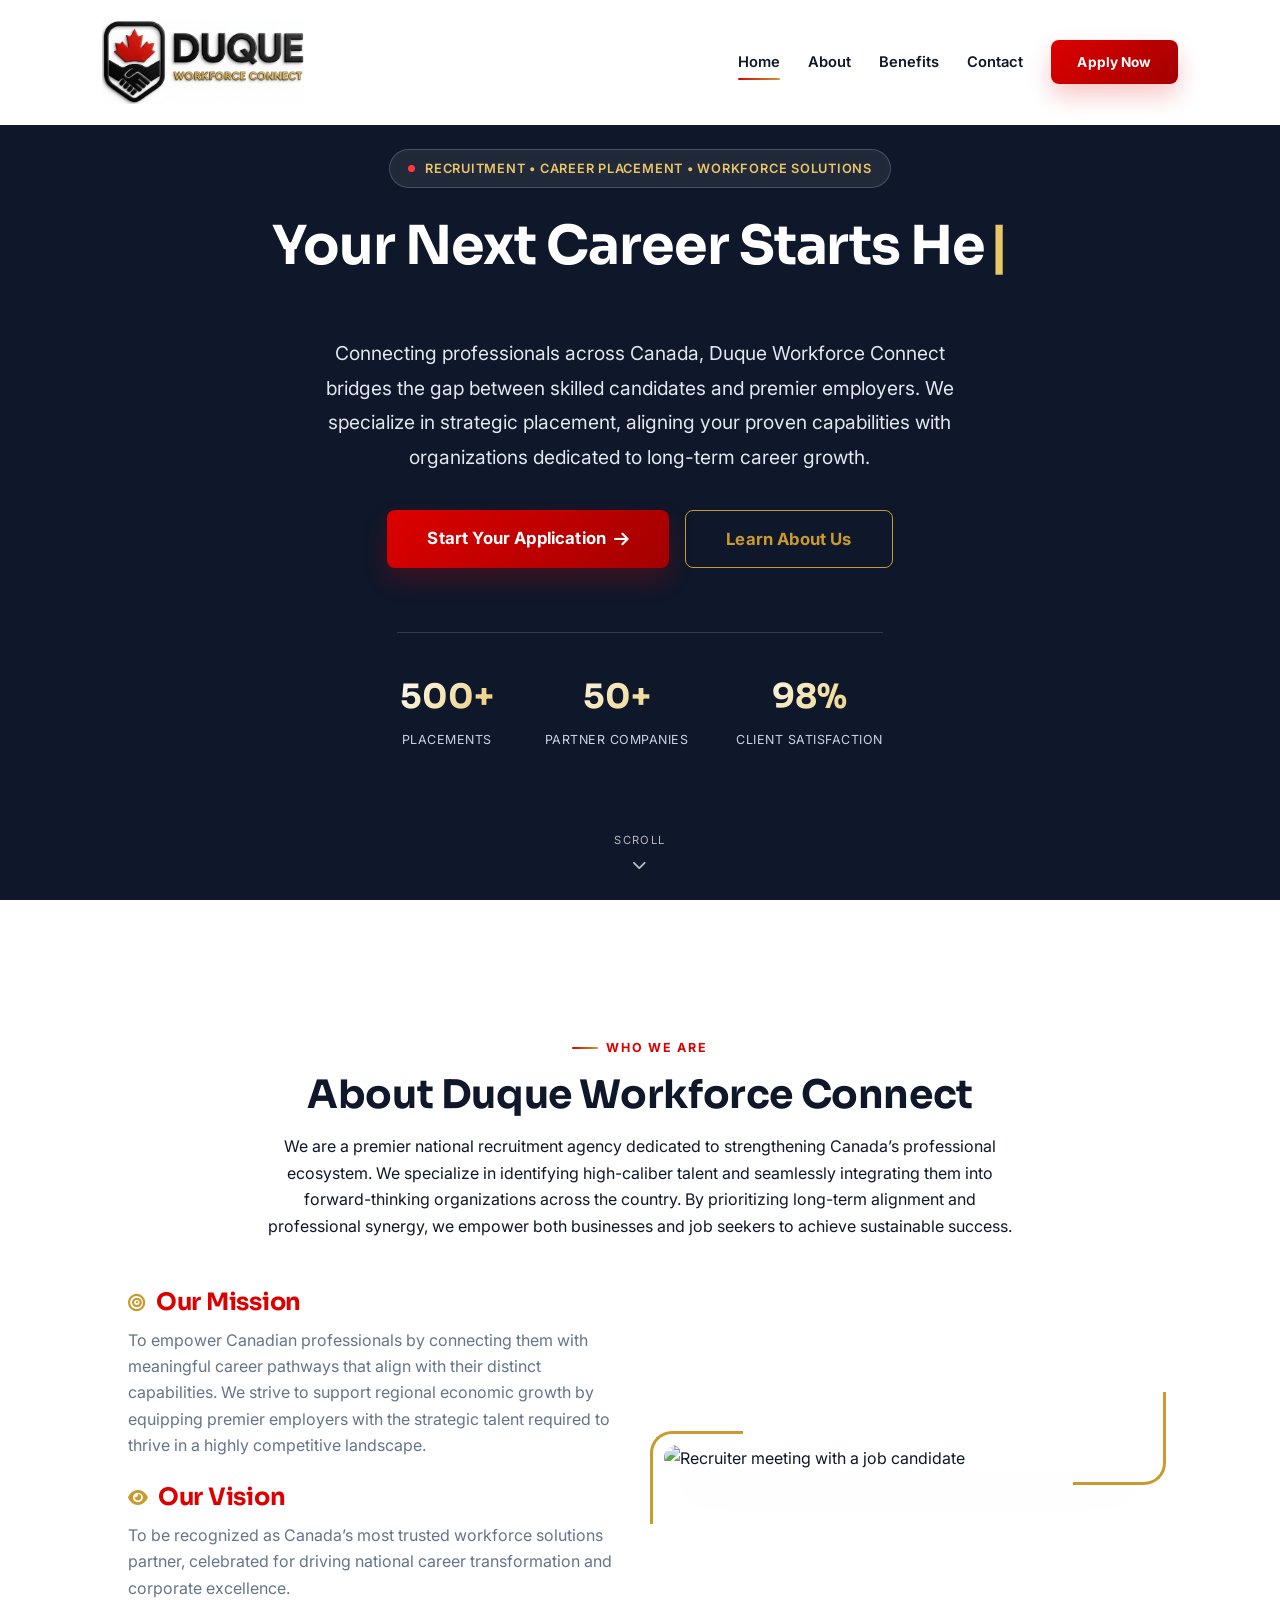
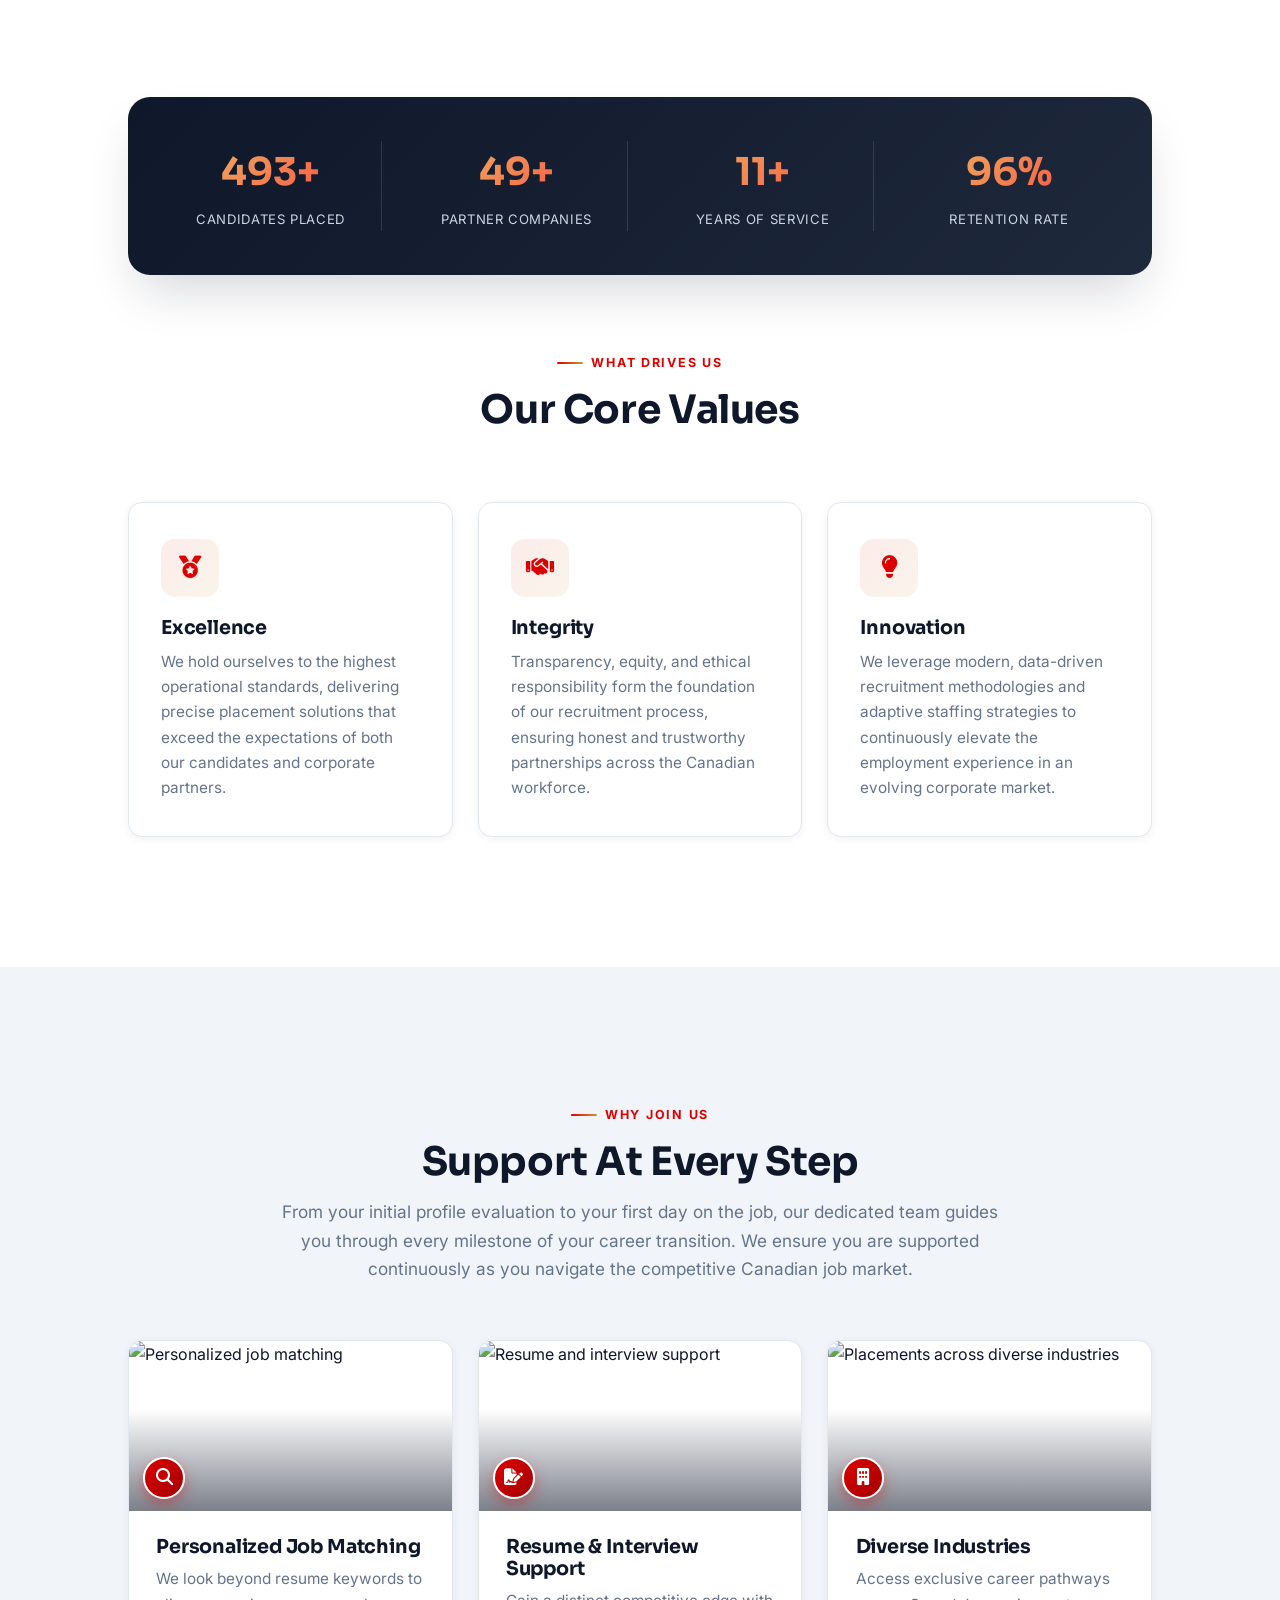
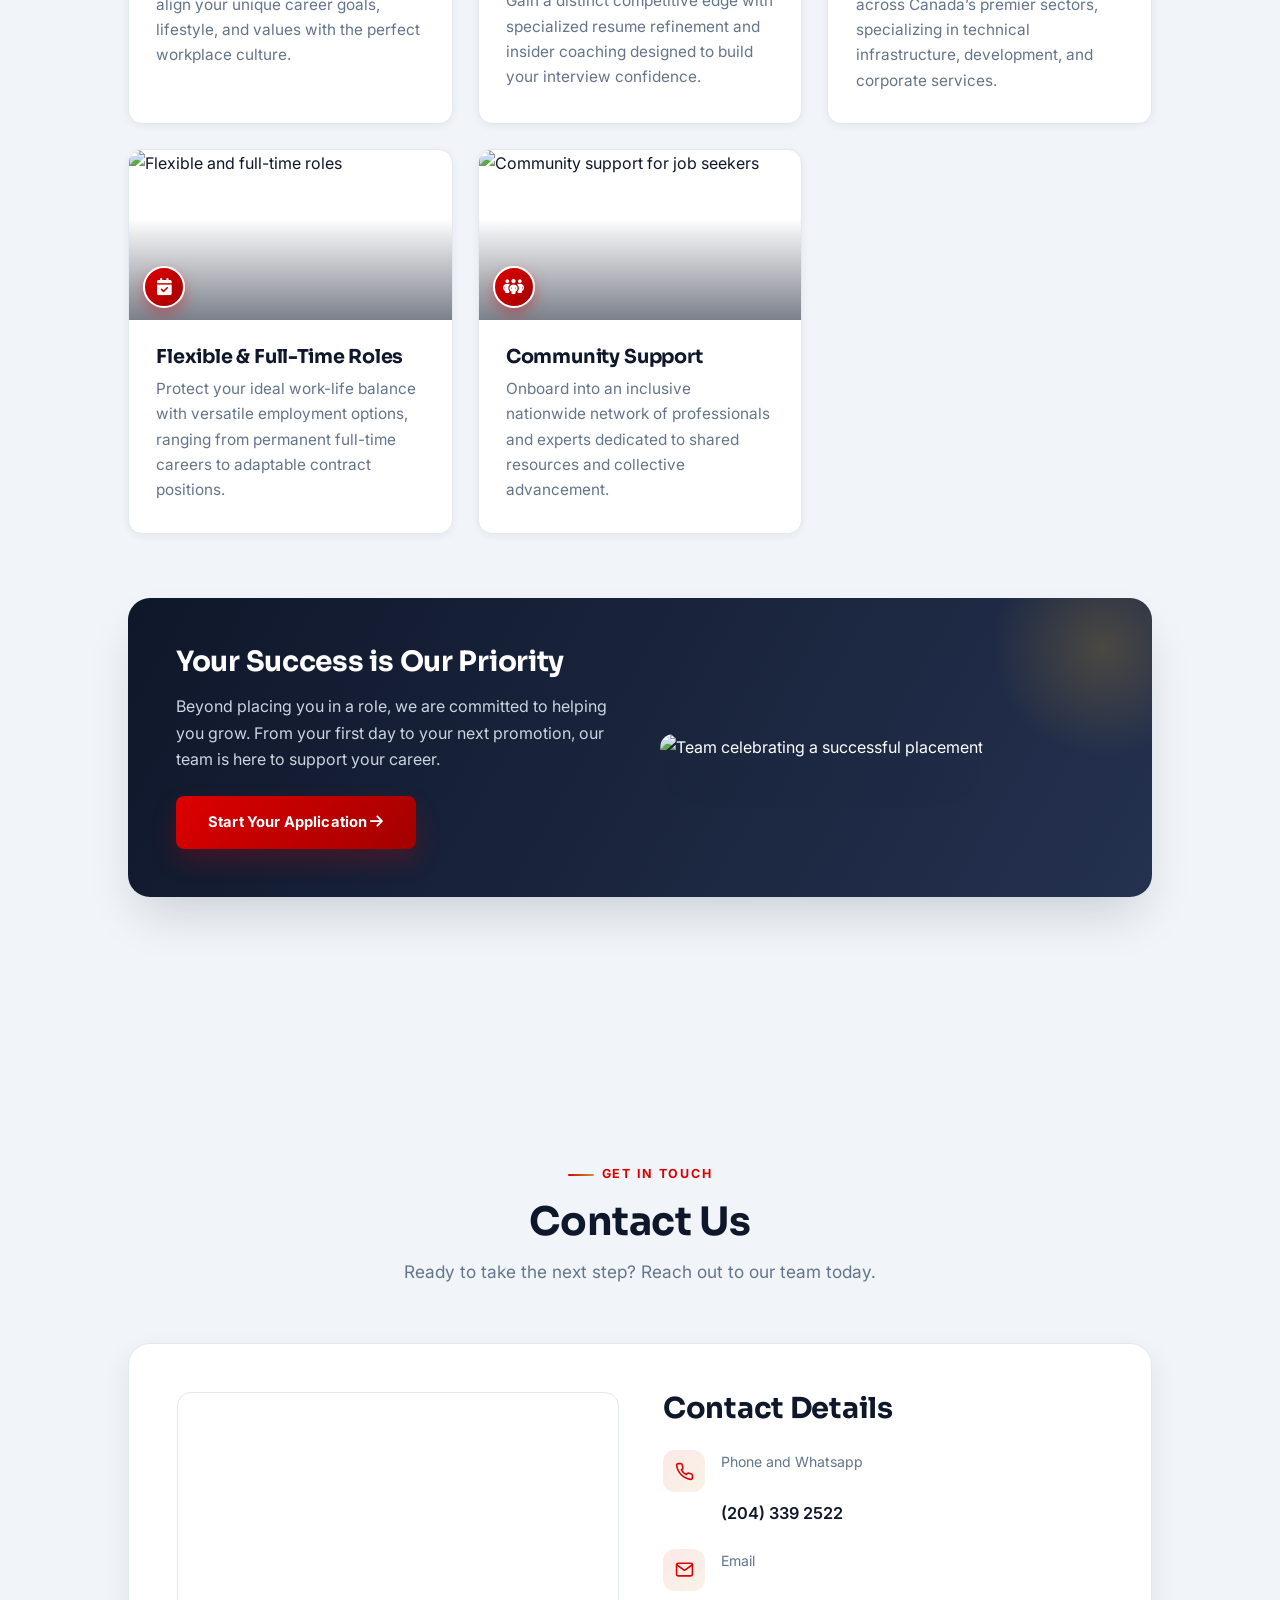
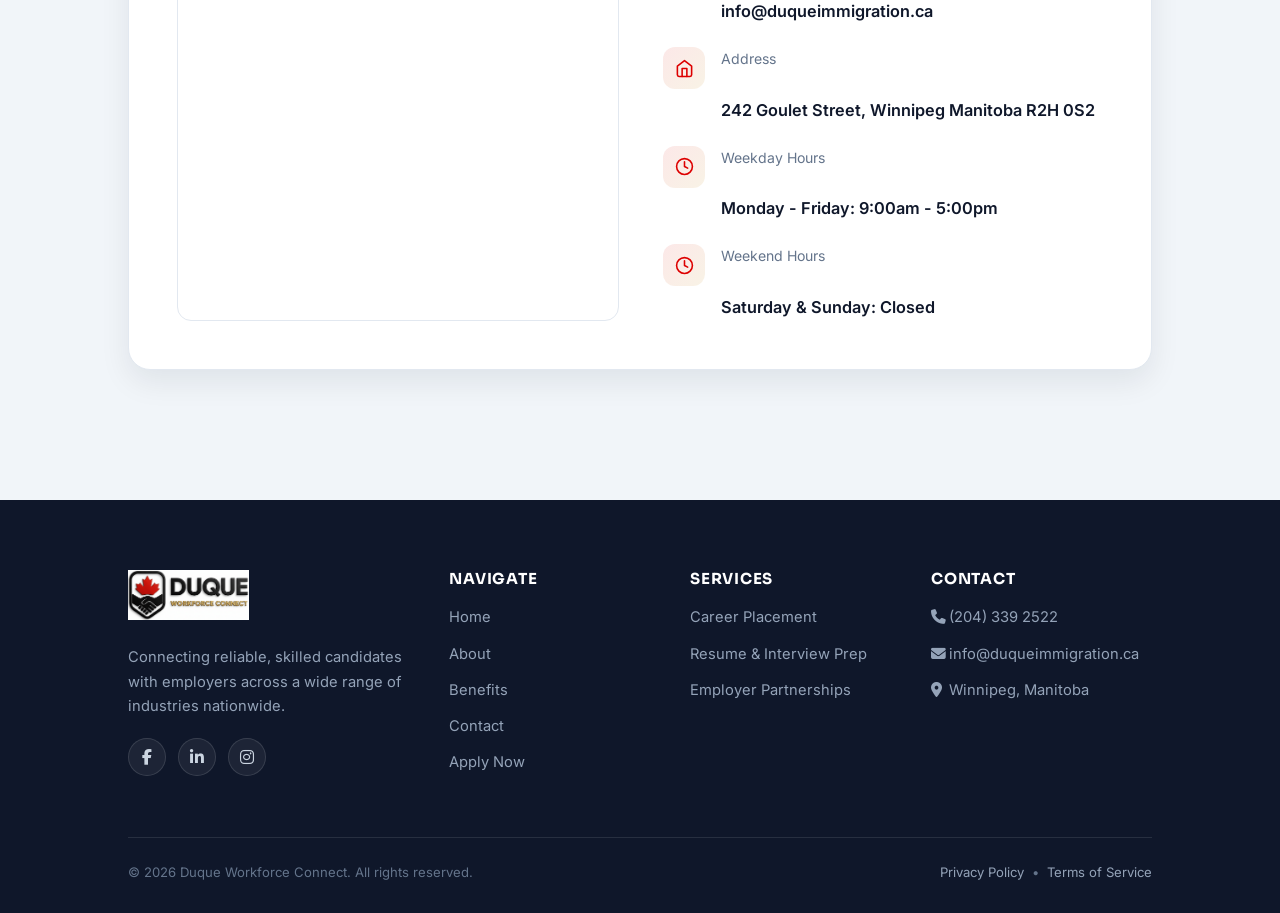
==== commit fc6e1ac7: "Add files via upload" ====
--- a/index.html
+++ b/index.html
@@ -51,9 +51,7 @@
             <h1><span class="typewriter"></span><span class="cursor">|</span></h1>
 
             <!-- Engaging Subheadline -->
-            <p class="hero-subtext">We don't just find you a job, we find the right fit. Duque Workforce Connect
-                matches skilled, motivated candidates with employers across a wide range of industries, based on
-                the skills and experience you already bring to the table.</p>
+            <p class="hero-subtext">Connecting professionals across Canada, Duque Workforce Connect bridges the gap between skilled candidates and premier employers. We specialize in strategic placement, aligning your proven capabilities with organizations dedicated to long-term career growth.</p>
 
             <div class="hero-cta-row">
                 <a class="btn hero-btn" href="apply_now.html"
@@ -147,21 +145,16 @@
         <div class="about-intro" data-reveal>
             <span class="eyebrow">Who We Are</span>
             <h2>About Duque Workforce Connect</h2>
-            <p>We believe that finding the right job — or the right candidate — should be a seamless experience.
-                Duque Workforce Connect is a trusted workforce agency dedicated to matching skilled, hard-working
-                individuals with employers who value their experience. Whatever your background, we work to connect
-                you with opportunities that fit your skills, your goals, and your schedule.</p>
+            <p>We are a premier national recruitment agency dedicated to strengthening Canada’s professional ecosystem. We specialize in identifying high-caliber talent and seamlessly integrating them into forward-thinking organizations across the country. By prioritizing long-term alignment and professional synergy, we empower both businesses and job seekers to achieve sustainable success.</p>
         </div>
 
         <div class="about-details" data-reveal>
             <div class="about-copy">
                 <h3><i class="fa-solid fa-bullseye"></i> Our Mission</h3>
-                <p>To bridge the gap between talented job seekers and growing businesses by providing personalized
-                    placement solutions that lead to steady income, meaningful work, and long-term career growth.</p>
+                <p>To empower Canadian professionals by connecting them with meaningful career pathways that align with their distinct capabilities. We strive to support regional economic growth by equipping premier employers with the strategic talent required to thrive in a highly competitive landscape.</p>
 
                 <h3><i class="fa-solid fa-eye"></i> Our Vision</h3>
-                <p>To be the most trusted workforce partner in every community we serve, transforming how people find
-                    work and how companies find talent through integrity, dedication, and honest matching.</p>
+                <p>To be recognized as Canada’s most trusted workforce solutions partner, celebrated for driving national career transformation and corporate excellence.</p>
             </div>
 
             <div class="about-media">
@@ -198,22 +191,19 @@
             <div class="value-card">
                 <div class="value-icon"><i class="fa-solid fa-medal"></i></div>
                 <h3>Excellence</h3>
-                <p>We do not settle for average. We strive for excellence in every candidate we place and every client
-                    we serve.</p>
+                <p>We hold ourselves to the highest operational standards, delivering precise placement solutions that exceed the expectations of both our candidates and corporate partners.</p>
             </div>
 
             <div class="value-card">
                 <div class="value-icon"><i class="fa-solid fa-handshake"></i></div>
                 <h3>Integrity</h3>
-                <p>Transparency and honesty are at the heart of our operations. We build lasting relationships based on
-                    absolute trust.</p>
+                <p>Transparency, equity, and ethical responsibility form the foundation of our recruitment process, ensuring honest and trustworthy partnerships across the Canadian workforce.</p>
             </div>
 
             <div class="value-card">
                 <div class="value-icon"><i class="fa-solid fa-lightbulb"></i></div>
                 <h3>Innovation</h3>
-                <p>We embrace modern recruitment technologies and adaptive strategies to stay ahead in a rapidly
-                    evolving market.</p>
+                <p>We leverage modern, data-driven recruitment methodologies and adaptive staffing strategies to continuously elevate the employment experience in an evolving corporate market.</p>
             </div>
         </div>
     </section>
@@ -225,9 +215,7 @@
         <div class="section-head" data-reveal>
             <span class="eyebrow">Why Join Us</span>
             <h2>Support At Every Step</h2>
-            <p>We provide more than just job listings; we provide guidance, resources, and long-term career support.
-                Partnering with Duque Workforce Connect unlocks perks designed to help you land the right role and
-                thrive once you're there.</p>
+            <p>From your initial profile evaluation to your first day on the job, our dedicated team guides you through every milestone of your career transition. We ensure you are supported continuously as you navigate the competitive Canadian job market.</p>
         </div>
 
         <!-- Card Grid Layout -->
@@ -240,8 +228,7 @@
                 </div>
                 <div class="card-body">
                     <h3>Personalized Job Matching</h3>
-                    <p>We take the time to understand your skills and experience so we can match you with roles that
-                        are the right fit — not just any opening.</p>
+                    <p>We look beyond resume keywords to align your unique career goals, lifestyle, and values with the perfect workplace culture.</p>
                 </div>
             </div>
 
@@ -253,8 +240,7 @@
                 </div>
                 <div class="card-body">
                     <h3>Resume &amp; Interview Support</h3>
-                    <p>Get help polishing your resume and preparing for interviews so you can put your best foot
-                        forward with every employer.</p>
+                    <p>Gain a distinct competitive edge with specialized resume refinement and insider coaching designed to build your interview confidence.</p>
                 </div>
             </div>
 
@@ -266,8 +252,7 @@
                 </div>
                 <div class="card-body">
                     <h3>Diverse Industries</h3>
-                    <p>From administrative and customer service to skilled trades, logistics, and hospitality — we
-                        place candidates across a wide range of sectors.</p>
+                    <p>Access exclusive career pathways across Canada’s premier sectors, specializing in technical infrastructure, development, and corporate services.</p>
                 </div>
             </div>
 
@@ -279,8 +264,7 @@
                 </div>
                 <div class="card-body">
                     <h3>Flexible &amp; Full-Time Roles</h3>
-                    <p>Whether you're looking for full-time, part-time, contract, or seasonal work, we help you find
-                        opportunities that fit your schedule.</p>
+                    <p>Protect your ideal work-life balance with versatile employment options, ranging from permanent full-time careers to adaptable contract positions.</p>
                 </div>
             </div>
 
@@ -292,8 +276,7 @@
                 </div>
                 <div class="card-body">
                     <h3>Community Support</h3>
-                    <p>Join a network of job seekers for mentorship, peer support, and guidance throughout your
-                        career journey.</p>
+                    <p>Onboard into an inclusive nationwide network of professionals and experts dedicated to shared resources and collective advancement.</p>
                 </div>
             </div>
         </div>
@@ -436,6 +419,7 @@
                 <a href="#about">About</a>
                 <a href="#benefits">Benefits</a>
                 <a href="#contact">Contact</a>
+                <a href="/apply_now.html">Apply Now</a>
             </div>
 
             <div class="footer-col">
@@ -468,3 +452,4 @@
 </body>
 
 </html>
+<!-- Code by JhunDev: jhundev.dpdns.com -->
--- a/index.css
+++ b/index.css
@@ -810,6 +810,8 @@
 }
 
 .hover-card p { color: var(--text-muted); font-size: 0.96rem; }
+
+.hover-card ul { list-style: none; padding-left: 0; }
 
 /* --- Bonus CTA block --- */
 .benefit-cta {
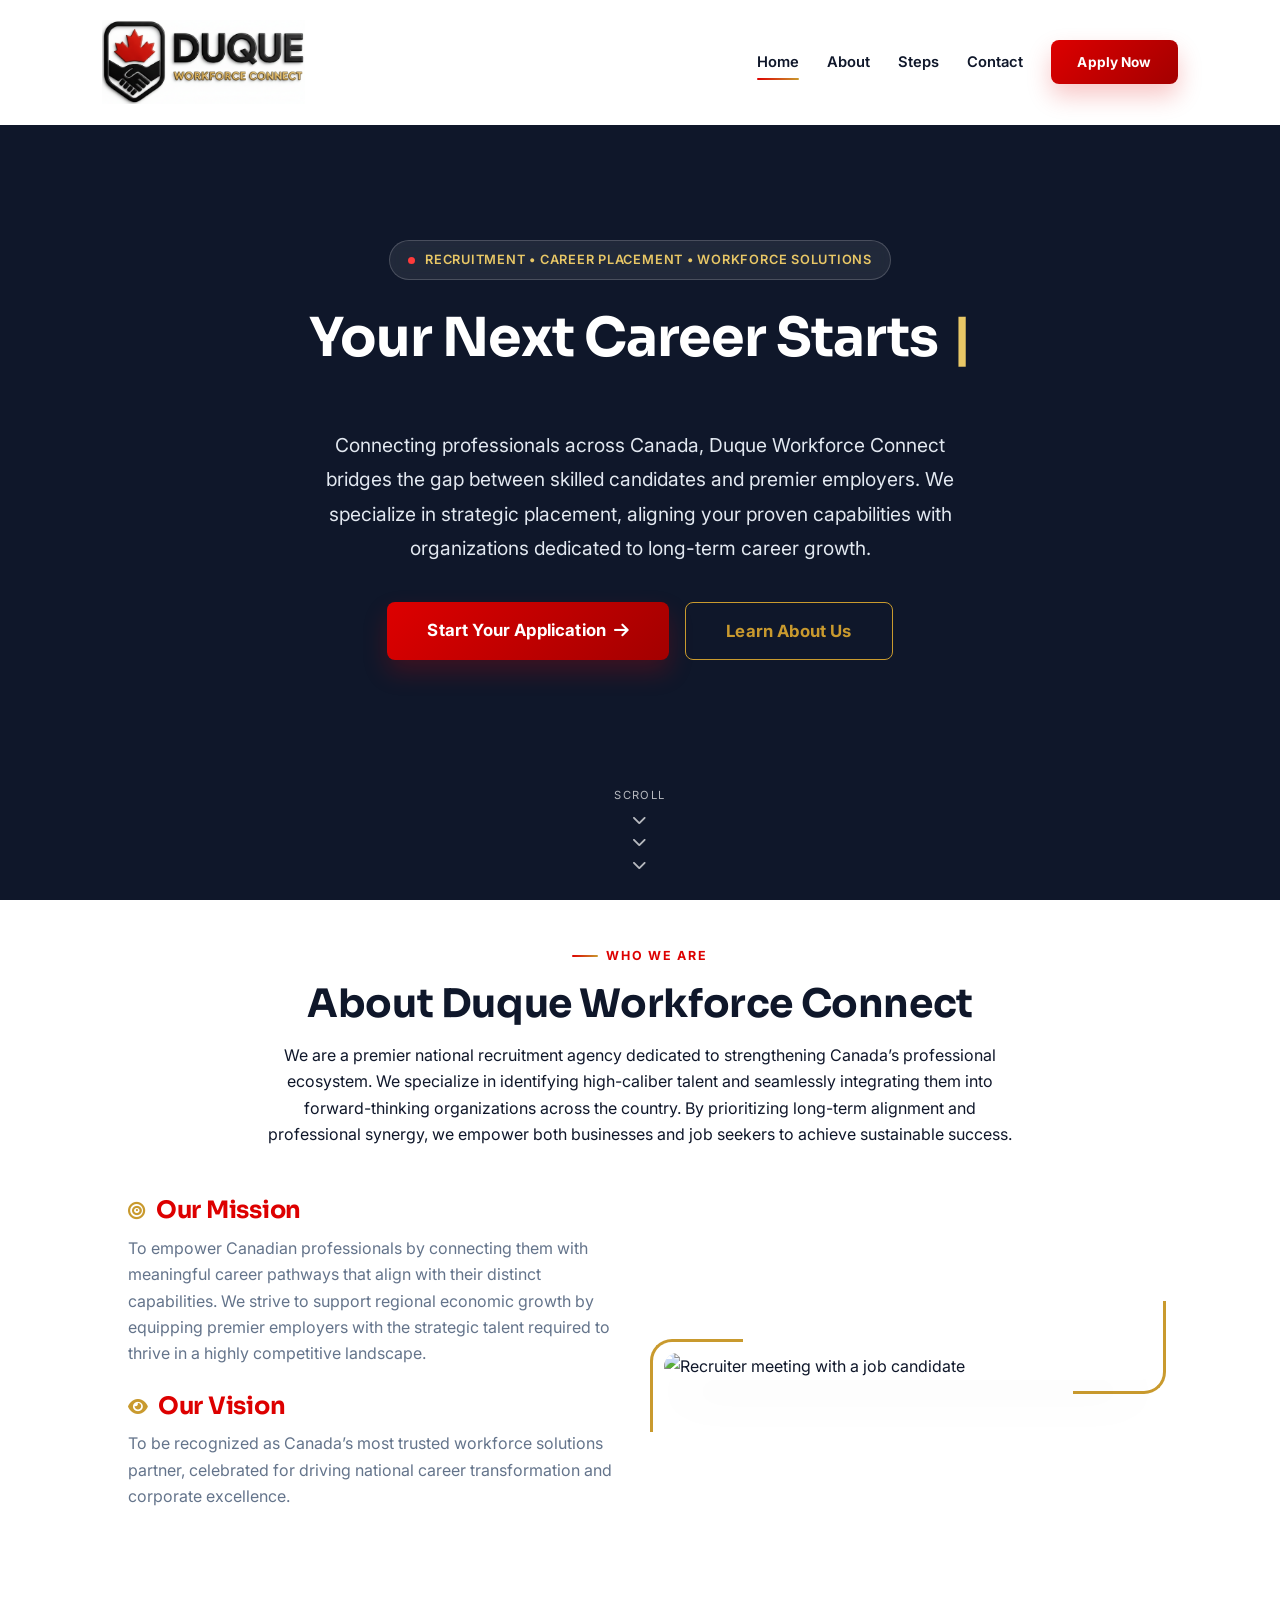
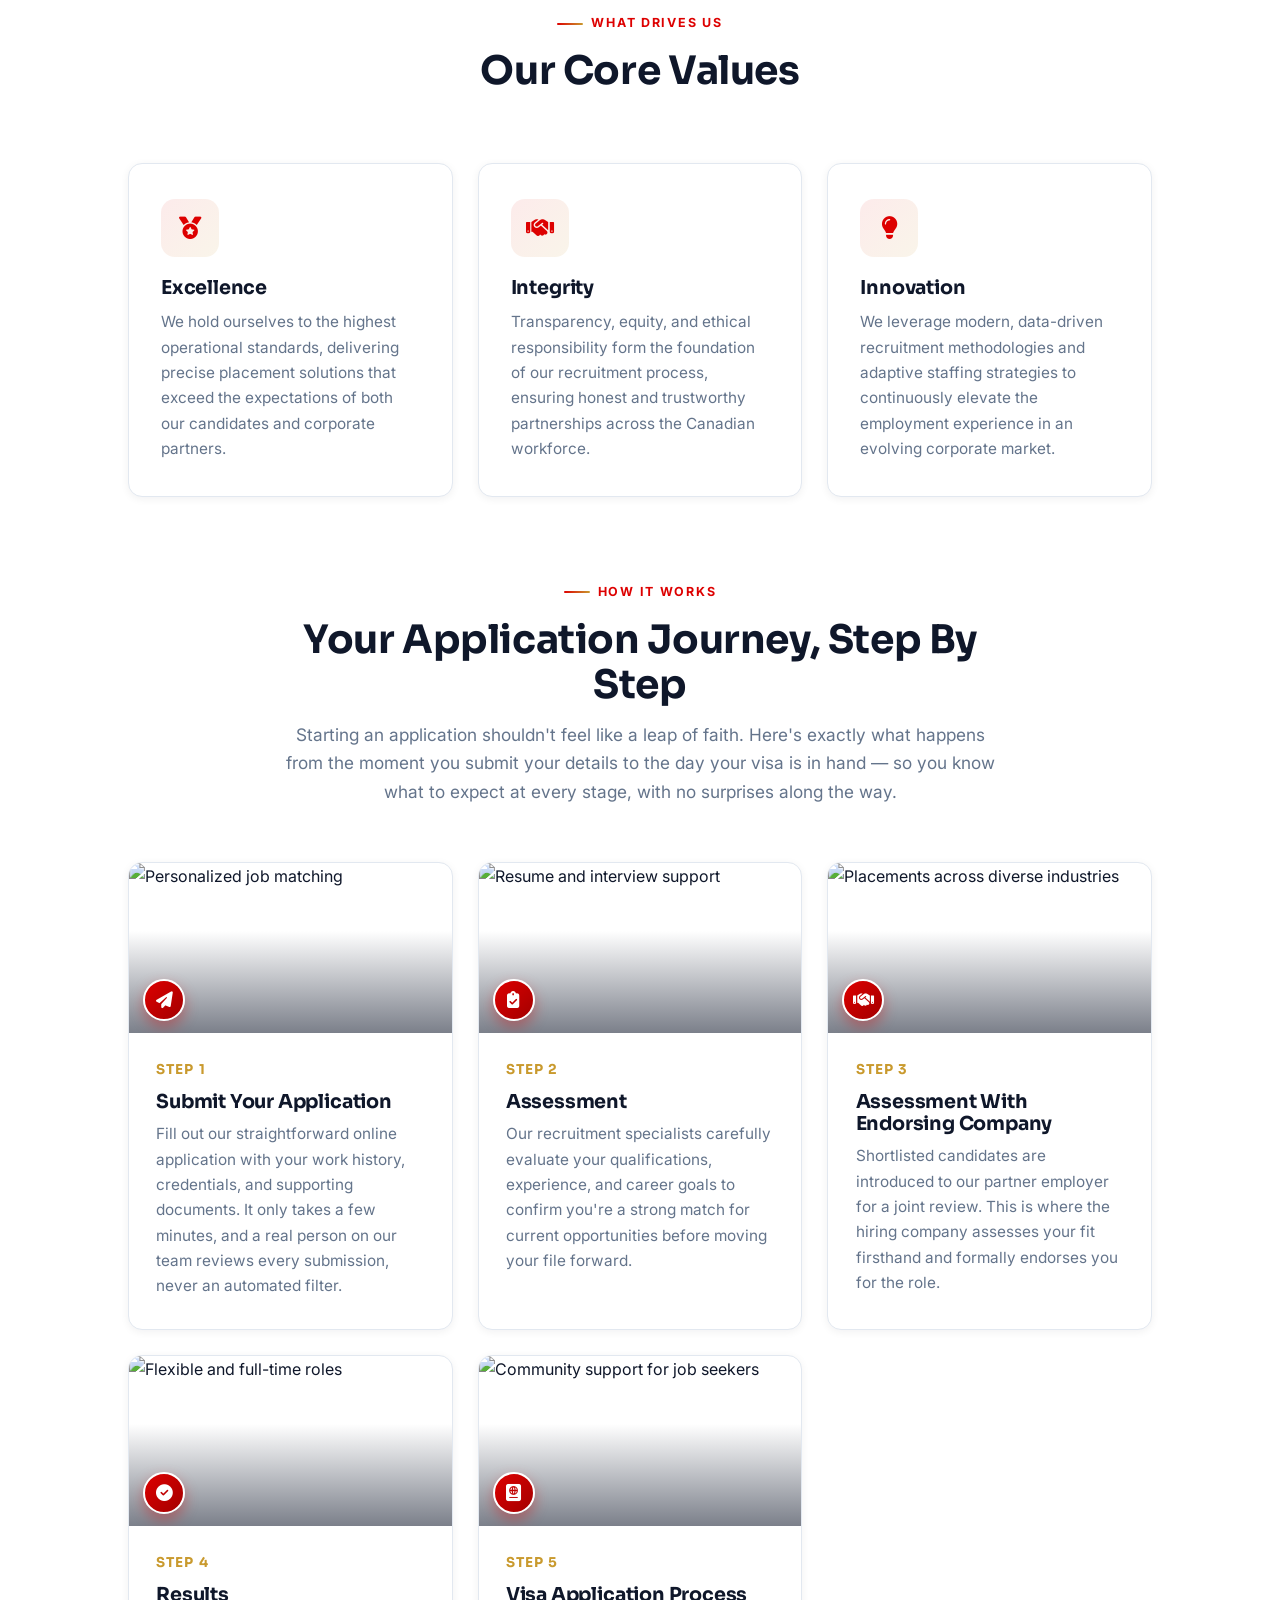
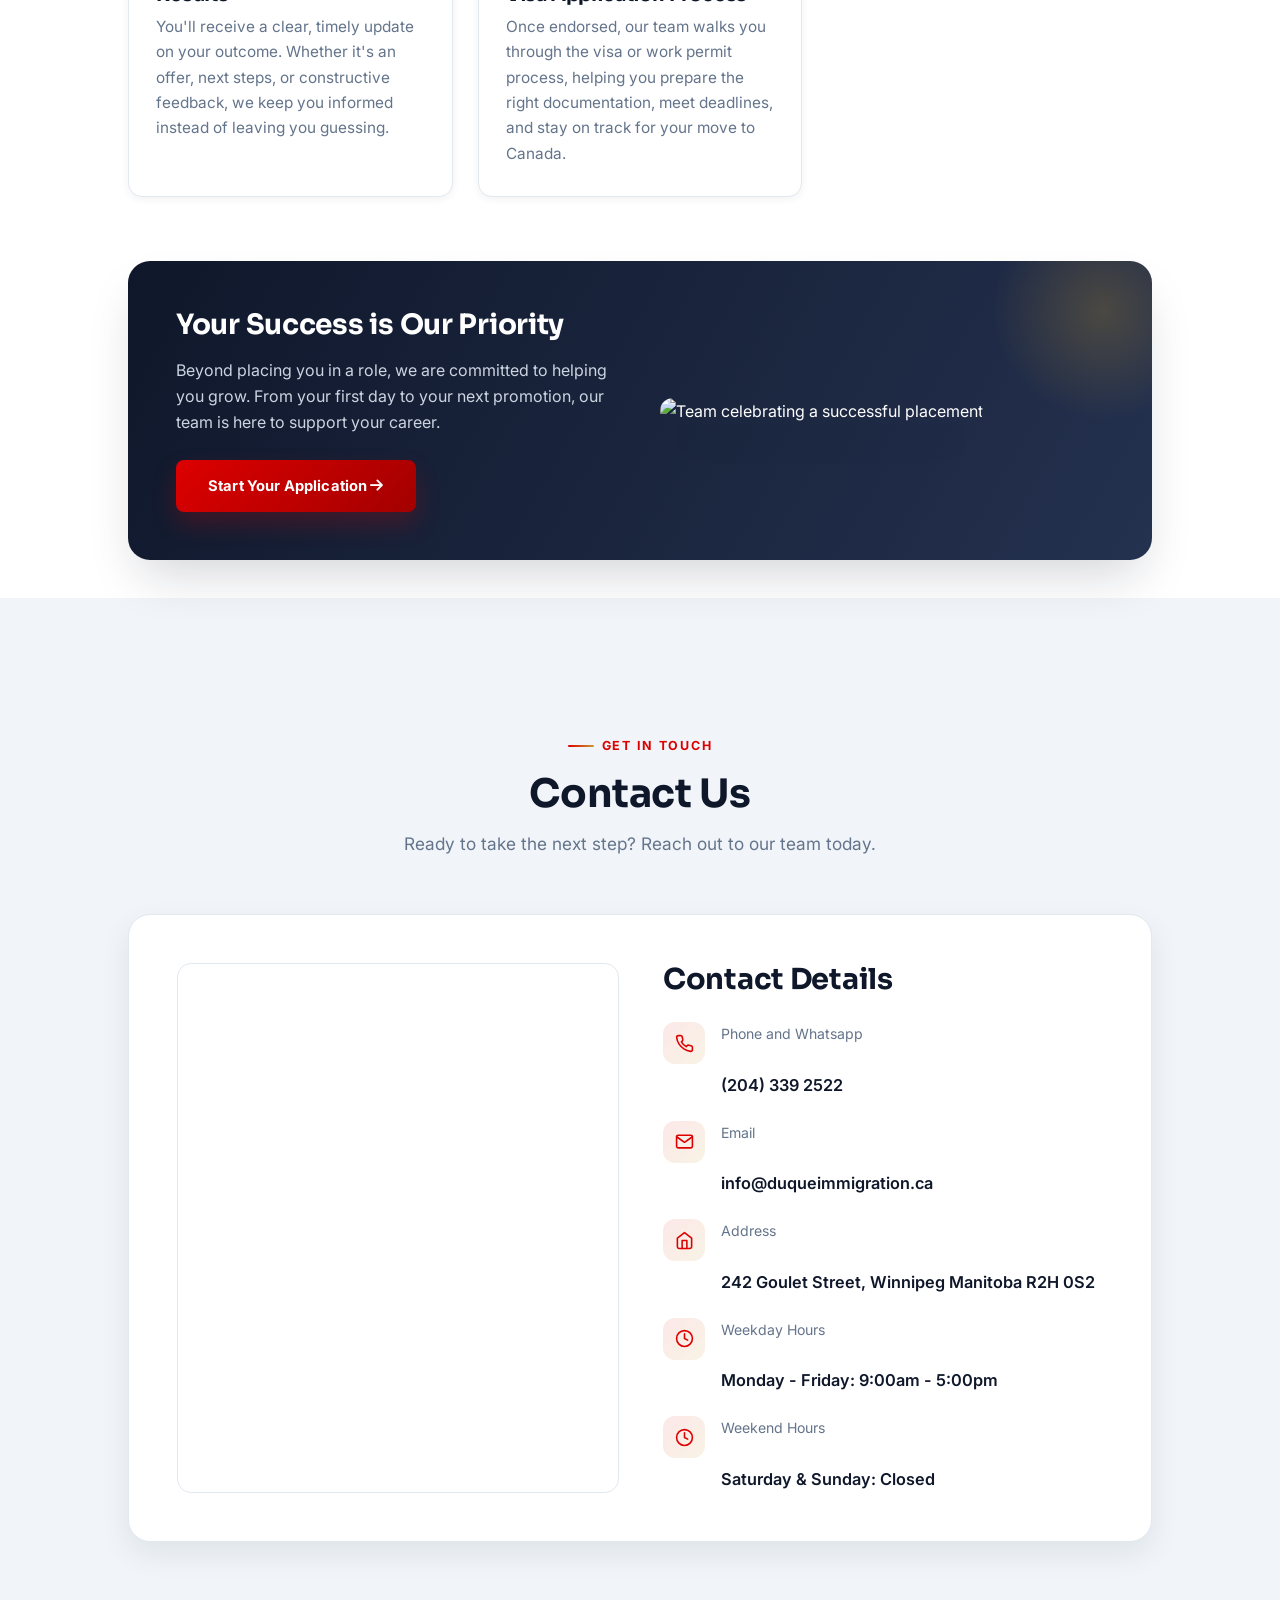
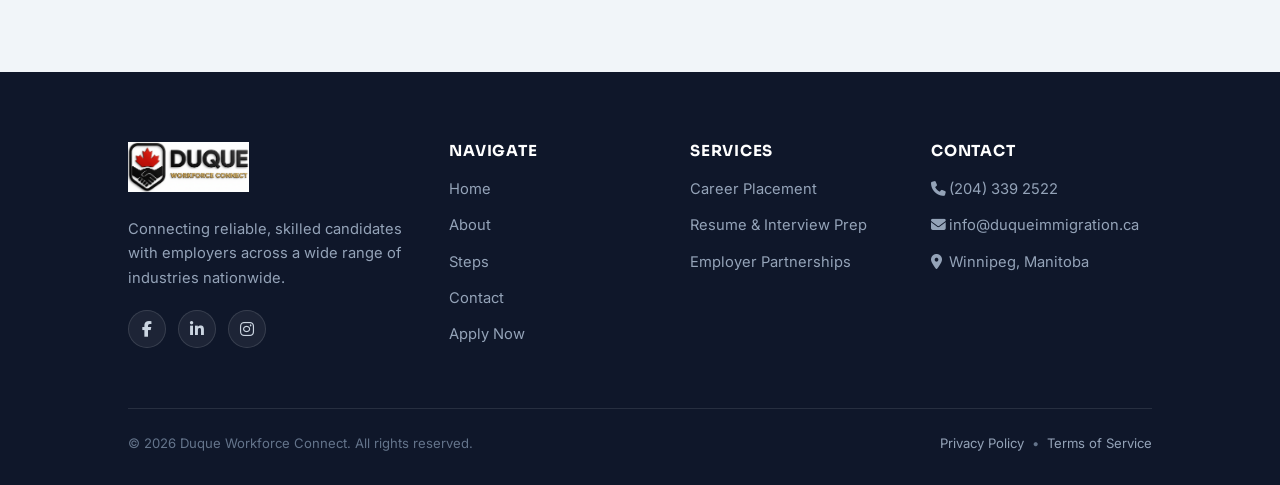
==== commit 5f4b4be0: "Add files via upload" ====
--- a/index.html
+++ b/index.html
@@ -26,7 +26,7 @@
         <div class="nav-links" id="navLinks">
             <a href="#home">Home</a>
             <a href="#about">About</a>
-            <a href="#benefits">Benefits</a>
+            <a href="#steps">Steps</a>
             <a href="#contact">Contact</a>
             <a href="apply_now.html" class="btn head-btn2">Apply Now</a>
         </div>
@@ -63,8 +63,8 @@
                     Learn About Us
                 </button>
             </div>
-
-            <div class="hero-stats">
+<!-- Remove temporarily -->
+            <!-- <div class="hero-stats">
                 <div class="hero-stat">
                     <span class="num" data-count="500" data-suffix="+">0</span>
                     <span class="label">Placements</span>
@@ -77,11 +77,13 @@
                     <span class="num" data-count="98" data-suffix="%">0</span>
                     <span class="label">Client Satisfaction</span>
                 </div>
-            </div>
-        </div>
-
-        <div class="scroll-cue">
-            Scroll <i class="fa-solid fa-chevron-down"></i>
+            </div> -->
+        </div>
+
+        <div class="scroll-cue">Scroll
+            <i class="fa-solid fa-chevron-down"></i>
+            <i class="fa-solid fa-chevron-down"></i>
+            <i class="fa-solid fa-chevron-down"></i>
         </div>
     </section>
 
@@ -163,8 +165,8 @@
             </div>
         </div>
 
-        <!-- Credibility stats -->
-        <div class="stats-band" data-reveal>
+        <!-- Remove Temporarily Credibility stats -->
+        <!-- <div class="stats-band" data-reveal>
             <div class="stat-item">
                 <span class="num" data-count="500" data-suffix="+">0</span>
                 <span class="label">Candidates Placed</span>
@@ -181,7 +183,7 @@
                 <span class="num" data-count="98" data-suffix="%">0</span>
                 <span class="label">Retention Rate</span>
             </div>
-        </div>
+        </div> -->
 
         <div class="section-head" data-reveal>
             <span class="eyebrow">What Drives Us</span>
@@ -208,14 +210,14 @@
         </div>
     </section>
 
-    <!-- Benefits Section -->
-
-    <section id="benefits">
+    <!-- Steps Section -->
+
+    <section id="steps">
         <!-- Introduction Section -->
         <div class="section-head" data-reveal>
-            <span class="eyebrow">Why Join Us</span>
-            <h2>Support At Every Step</h2>
-            <p>From your initial profile evaluation to your first day on the job, our dedicated team guides you through every milestone of your career transition. We ensure you are supported continuously as you navigate the competitive Canadian job market.</p>
+            <span class="eyebrow">How It Works</span>
+            <h2>Your Application Journey, Step By Step</h2>
+            <p>Starting an application shouldn't feel like a leap of faith. Here's exactly what happens from the moment you submit your details to the day your visa is in hand — so you know what to expect at every stage, with no surprises along the way.</p>
         </div>
 
         <!-- Card Grid Layout -->
@@ -224,11 +226,12 @@
             <div class="hover-card">
                 <div class="card-media">
                     <img src="https://images.unsplash.com/photo-1600880292203-757bb62b4baf?q=80&w=500" alt="Personalized job matching">
-                    <div class="card-badge"><i class="fa-solid fa-magnifying-glass"></i></div>
+                    <div class="card-badge"><i class="fa-solid fa-paper-plane"></i></div>
                 </div>
                 <div class="card-body">
-                    <h3>Personalized Job Matching</h3>
-                    <p>We look beyond resume keywords to align your unique career goals, lifestyle, and values with the perfect workplace culture.</p>
+                    <span class="tf-step-num">STEP 1</span>
+                    <h3>Submit Your Application</h3>
+                    <p>Fill out our straightforward online application with your work history, credentials, and supporting documents. It only takes a few minutes, and a real person on our team reviews every submission, never an automated filter.</p>
                 </div>
             </div>
 
@@ -236,11 +239,12 @@
             <div class="hover-card">
                 <div class="card-media">
                     <img src="https://images.unsplash.com/photo-1573497019940-1c28c88b4f3e?q=80&w=500" alt="Resume and interview support">
-                    <div class="card-badge"><i class="fa-solid fa-file-signature"></i></div>
+                    <div class="card-badge"><i class="fa-solid fa-clipboard-check"></i></div>
                 </div>
                 <div class="card-body">
-                    <h3>Resume &amp; Interview Support</h3>
-                    <p>Gain a distinct competitive edge with specialized resume refinement and insider coaching designed to build your interview confidence.</p>
+                    <span class="tf-step-num">STEP 2</span>
+                    <h3>Assessment</h3>
+                    <p>Our recruitment specialists carefully evaluate your qualifications, experience, and career goals to confirm you're a strong match for current opportunities before moving your file forward.</p>
                 </div>
             </div>
 
@@ -248,11 +252,12 @@
             <div class="hover-card">
                 <div class="card-media">
                     <img src="https://images.unsplash.com/photo-1497366216548-37526070297c?q=80&w=500" alt="Placements across diverse industries">
-                    <div class="card-badge"><i class="fa-solid fa-building"></i></div>
+                    <div class="card-badge"><i class="fa-solid fa-handshake"></i></div>
                 </div>
                 <div class="card-body">
-                    <h3>Diverse Industries</h3>
-                    <p>Access exclusive career pathways across Canada’s premier sectors, specializing in technical infrastructure, development, and corporate services.</p>
+                    <span class="tf-step-num">STEP 3</span>
+                    <h3>Assessment With Endorsing Company</h3>
+                    <p>Shortlisted candidates are introduced to our partner employer for a joint review. This is where the hiring company assesses your fit firsthand and formally endorses you for the role.</p>
                 </div>
             </div>
 
@@ -260,11 +265,12 @@
             <div class="hover-card">
                 <div class="card-media">
                     <img src="https://images.unsplash.com/photo-1506784983877-45594efa4cbe?q=80&w=500" alt="Flexible and full-time roles">
-                    <div class="card-badge"><i class="fa-solid fa-calendar-check"></i></div>
+                    <div class="card-badge"><i class="fa-solid fa-circle-check"></i></div>
                 </div>
                 <div class="card-body">
-                    <h3>Flexible &amp; Full-Time Roles</h3>
-                    <p>Protect your ideal work-life balance with versatile employment options, ranging from permanent full-time careers to adaptable contract positions.</p>
+                    <span class="tf-step-num">STEP 4</span>
+                    <h3>Results</h3>
+                    <p>You'll receive a clear, timely update on your outcome. Whether it's an offer, next steps, or constructive feedback, we keep you informed instead of leaving you guessing.</p>
                 </div>
             </div>
 
@@ -272,11 +278,12 @@
             <div class="hover-card">
                 <div class="card-media">
                     <img src="https://images.unsplash.com/photo-1543747053-002e0d064454?q=80&w=500" alt="Community support for job seekers">
-                    <div class="card-badge"><i class="fa-solid fa-people-group"></i></div>
+                    <div class="card-badge"><i class="fa-solid fa-passport"></i></div>
                 </div>
                 <div class="card-body">
-                    <h3>Community Support</h3>
-                    <p>Onboard into an inclusive nationwide network of professionals and experts dedicated to shared resources and collective advancement.</p>
+                    <span class="tf-step-num">STEP 5</span>
+                    <h3>Visa Application Process</h3>
+                    <p>Once endorsed, our team walks you through the visa or work permit process, helping you prepare the right documentation, meet deadlines, and stay on track for your move to Canada.</p>
                 </div>
             </div>
         </div>
@@ -417,15 +424,15 @@
                 <h4>Navigate</h4>
                 <a href="#home">Home</a>
                 <a href="#about">About</a>
-                <a href="#benefits">Benefits</a>
+                <a href="#steps">Steps</a>
                 <a href="#contact">Contact</a>
                 <a href="/apply_now.html">Apply Now</a>
             </div>
 
             <div class="footer-col">
                 <h4>Services</h4>
-                <a href="#benefits">Career Placement</a>
-                <a href="#benefits">Resume &amp; Interview Prep</a>
+                <a href="#steps">Career Placement</a>
+                <a href="#steps">Resume &amp; Interview Prep</a>
                 <a href="#about">Employer Partnerships</a>
             </div>
 
@@ -452,4 +459,4 @@
 </body>
 
 </html>
-<!-- Code by JhunDev: jhundev.dpdns.com -->
+<!-- Code by JhunDev: jhundev.dpdns.com -->
--- a/index.css
+++ b/index.css
@@ -350,8 +350,8 @@
     margin-bottom: 1rem;
 }
 
-#about, #benefits, #careers {
-    padding: 130px 10%;
+#about, #steps, #careers {
+    padding: 3% 10%;
     display: flex;
     flex-direction: column;
     justify-content: center;
@@ -490,24 +490,23 @@
 }
 
 .bg-1 {
-    background-image: linear-gradient(160deg, rgba(15, 23, 42, 0.88), rgba(163, 0, 0, 0.55)), url('https://images.unsplash.com/photo-1573497620053-ea5300f94f21?q=80&w=1170&auto=format&fit=crop&ixlib=rb-4.1.0&ixid=M3wxMjA3fDB8MHxwaG90by1wYWdlfHx8fGVufDB8fHx8fA%3D%3D');
+    background-image: linear-gradient(160deg, rgba(15, 23, 42, 0.88), rgba(163, 0, 0, 0.55)), url('https://images.unsplash.com/photo-1530025809667-1f4bcff8e60f?q=80&w=1991&auto=format&fit=crop&ixlib=rb-4.1.0&ixid=M3wxMjA3fDB8MHxwaG90by1wYWdlfHx8fGVufDB8fHx8fA%3D%3D');
     animation-delay: 0s;
 }
 
 .bg-2 {
-    background-image: linear-gradient(160deg, rgba(15, 23, 42, 0.88), rgba(163, 0, 0, 0.55)), url('https://images.unsplash.com/photo-1698047682091-782b1e5c6536?q=80&w=1170&auto=format&fit=crop&ixlib=rb-4.1.0&ixid=M3wxMjA3fDB8MHxwaG90by1wYWdlfHx8fGVufDB8fHx8fA%3D%3D');
+    background-image: linear-gradient(160deg, rgba(15, 23, 42, 0.88), rgba(163, 0, 0, 0.55)), url('https://images.unsplash.com/photo-1517935706615-2717063c2225?q=80&w=765&auto=format&fit=crop&ixlib=rb-4.1.0&ixid=M3wxMjA3fDB8MHxwaG90by1wYWdlfHx8fGVufDB8fHx8fA%3D%3D');
     animation-delay: 6s;
 }
 
 .bg-3 {
-    background-image: linear-gradient(160deg, rgba(15, 23, 42, 0.88), rgba(163, 0, 0, 0.55)), url('https://images.unsplash.com/photo-1542744173-8e7e53415bb0?q=80&w=1170&auto=format&fit=crop&ixlib=rb-4.1.0&ixid=M3wxMjA3fDB8MHxwaG90by1wYWdlfHx8fGVufDB8fHx8fA%3D%3D');
+    background-image: linear-gradient(160deg, rgba(15, 23, 42, 0.88), rgba(163, 0, 0, 0.55)), url('https://images.unsplash.com/photo-1562364692-16836a8b9b08?q=80&w=1170&auto=format&fit=crop&ixlib=rb-4.1.0&ixid=M3wxMjA3fDB8MHxwaG90by1wYWdlfHx8fGVufDB8fHx8fA%3D%3D');
     animation-delay: 12s;
 }
 
 .bg-4 {
-    /* Theme: A professional recruiter presenting real career opportunities to candidate streams */
-    background-image: linear-gradient(160deg, rgba(15, 23, 42, 0.88), rgba(163, 0, 0, 0.55)), url('https://images.unsplash.com/photo-1492681290082-e932832941e6?q=80&w=1171&auto=format&fit=crop&ixlib=rb-4.1.0&ixid=M3wxMjA3fDB8MHxwaG90by1wYWdlfHx8fGVufDB8fHx8fA%3D%3D');
-    animation-delay: 18s; /* Continues the 6-second pattern sequential delay */
+    background-image: linear-gradient(160deg, rgba(15, 23, 42, 0.88), rgba(163, 0, 0, 0.55)), url('https://images.unsplash.com/photo-1568568756062-7ba6d2d4ac57?q=80&w=1374&auto=format&fit=crop&ixlib=rb-4.1.0&ixid=M3wxMjA3fDB8MHxwaG90by1wYWdlfHx8fGVufDB8fHx8fA%3D%3D');
+    animation-delay: 18s;
 }
 
 @keyframes bgFade {
@@ -1520,6 +1519,31 @@
 
 .tf-error.visible {
     display: block;
+}
+
+/* Step 7: conditional "Yes" follow-up fields (country, visa type, date, result) */
+.tf-subfields {
+    margin-top: 30px;
+    padding-top: 26px;
+    border-top: 1.5px solid #e2e8f0;
+}
+
+.tf-subfields-hidden {
+    display: none;
+}
+
+.tf-subfields .tf-question {
+    font-size: 1.15rem;
+    margin-bottom: 14px;
+}
+
+.tf-subfields .tf-select,
+.tf-subfields .tf-input {
+    margin-bottom: 8px;
+}
+
+.tf-subfields .tf-error {
+    margin-bottom: 22px;
 }
 
 .tf-nav {
@@ -1816,4 +1840,4 @@
     .job-avatar { display: none; }
     .careers-search { min-width: 0; }
     .stat-item .num { font-size: 1.9rem; }
-}
+}
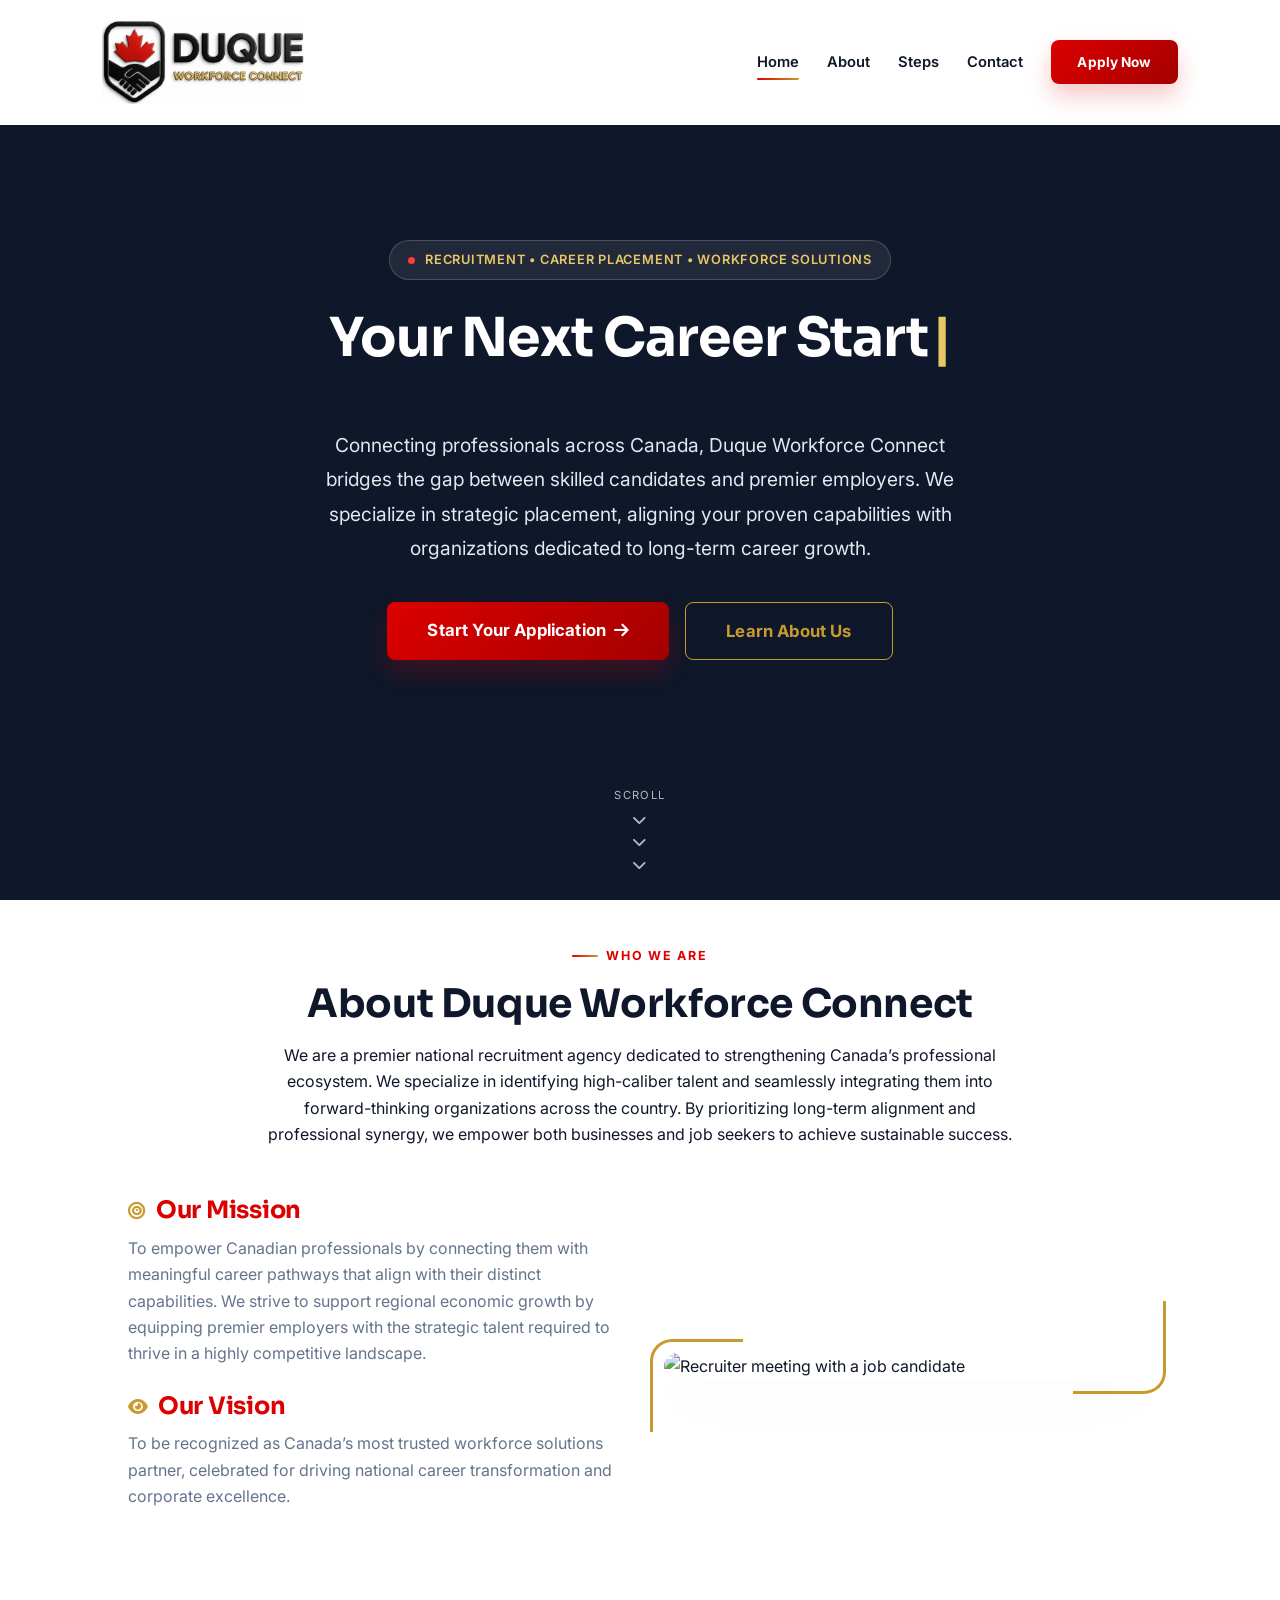
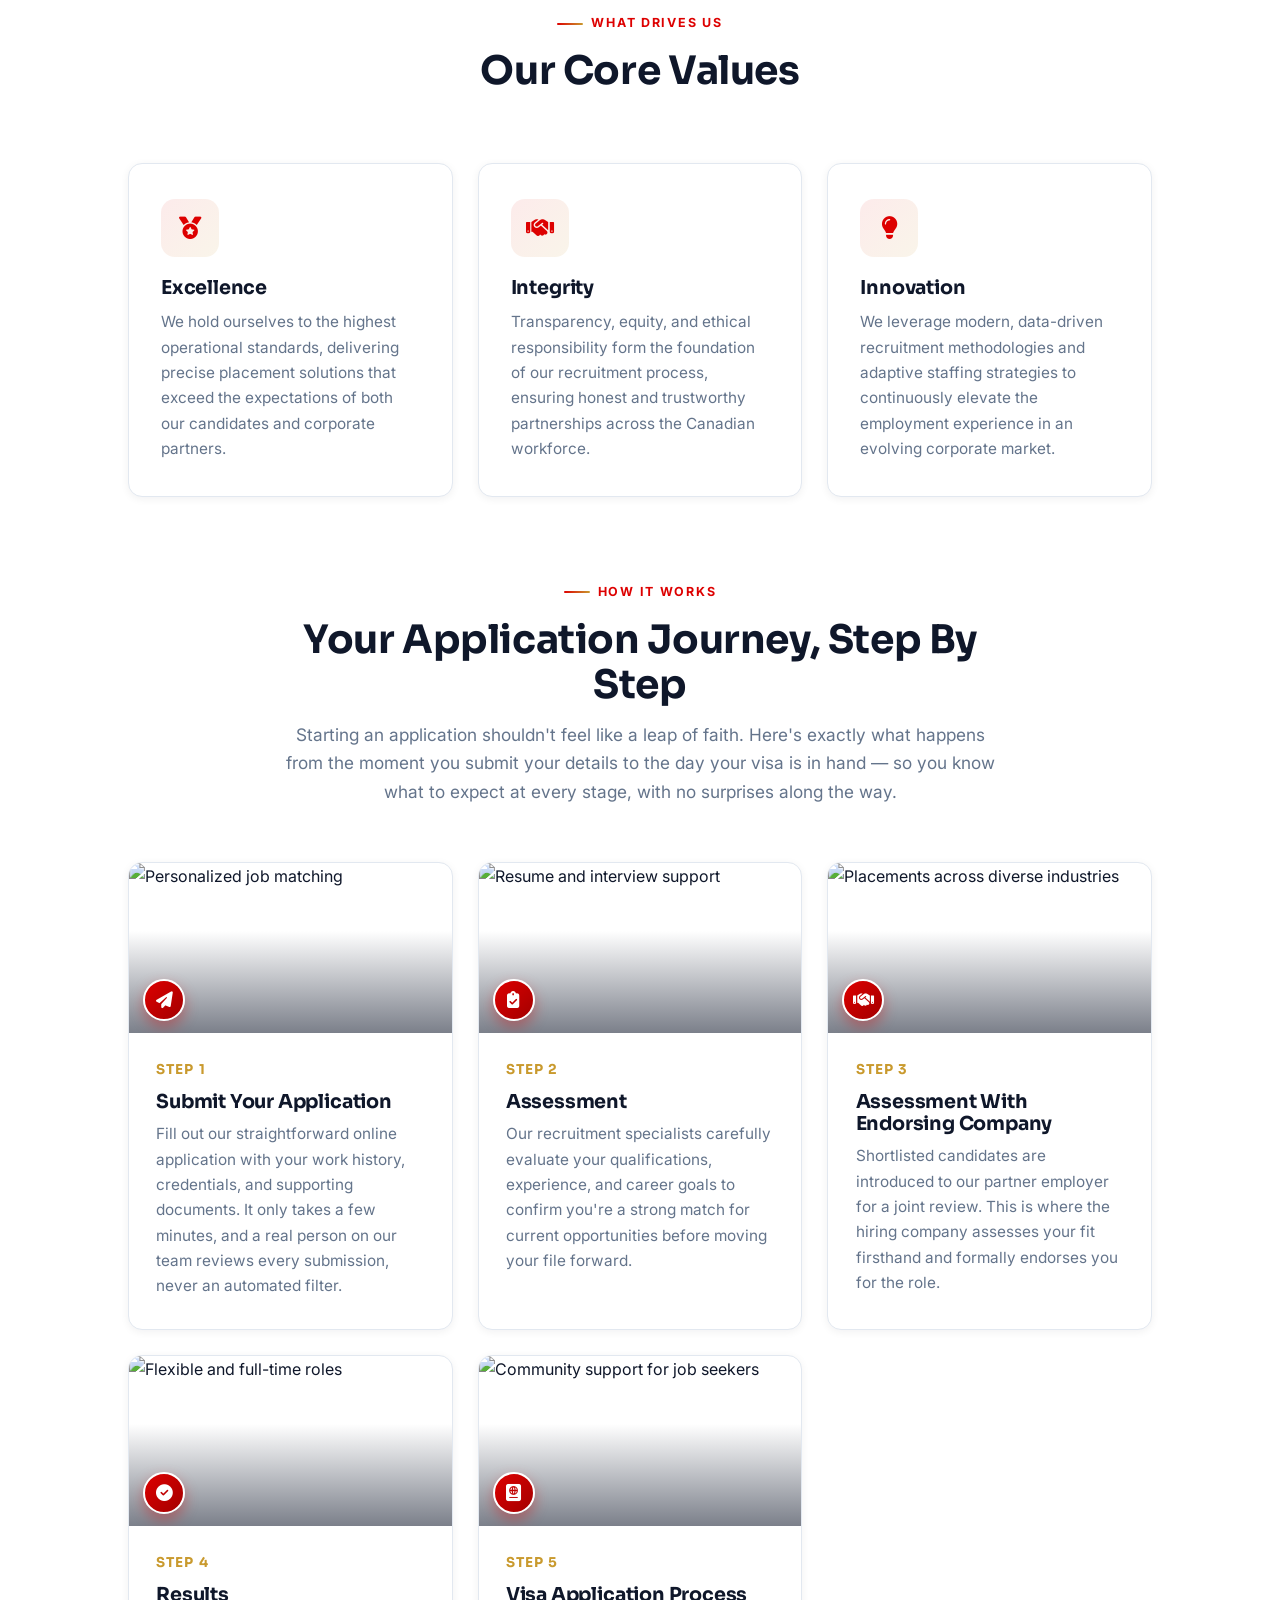
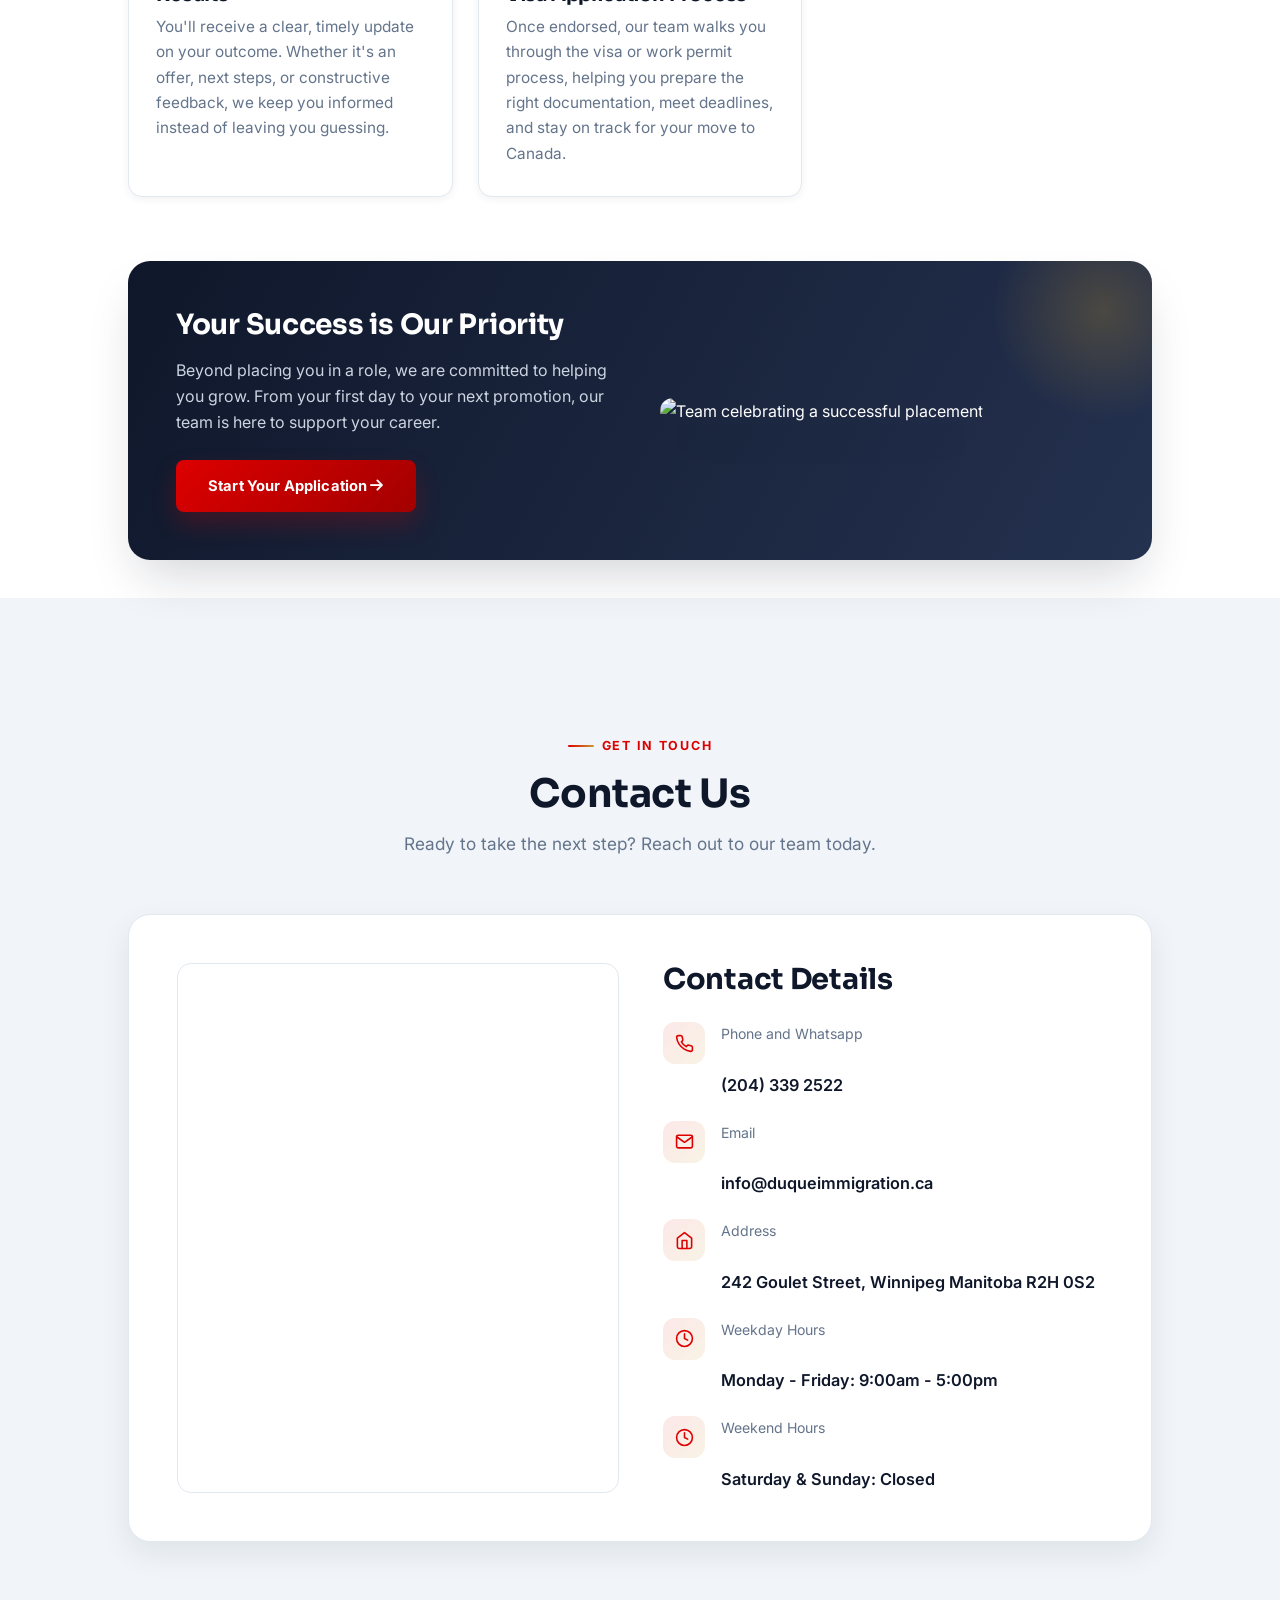
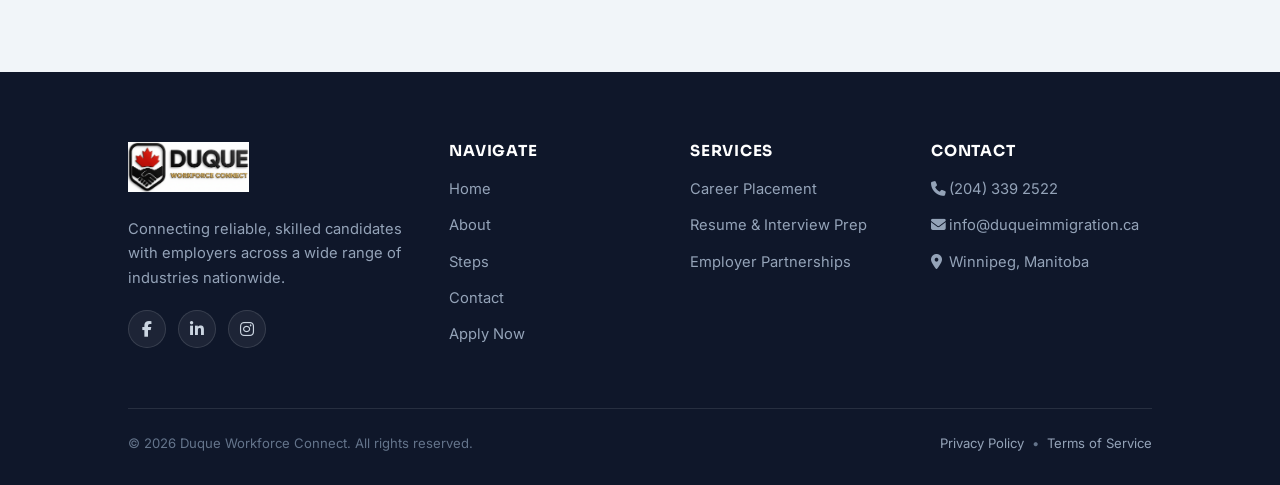
==== commit dd5c1258: "Add files via upload" ====
--- a/index.html
+++ b/index.html
@@ -225,7 +225,7 @@
             <!-- Card 1 -->
             <div class="hover-card">
                 <div class="card-media">
-                    <img src="https://images.unsplash.com/photo-1600880292203-757bb62b4baf?q=80&w=500" alt="Personalized job matching">
+                    <img src="https://images.unsplash.com/photo-1517048676732-d65bc937f952?q=80&w=500" alt="Personalized job matching">
                     <div class="card-badge"><i class="fa-solid fa-paper-plane"></i></div>
                 </div>
                 <div class="card-body">
@@ -238,7 +238,7 @@
             <!-- Card 2 -->
             <div class="hover-card">
                 <div class="card-media">
-                    <img src="https://images.unsplash.com/photo-1573497019940-1c28c88b4f3e?q=80&w=500" alt="Resume and interview support">
+                    <img src="https://images.unsplash.com/photo-1484480974693-6ca0a78fb36b?q=80&w=500" alt="Resume and interview support">
                     <div class="card-badge"><i class="fa-solid fa-clipboard-check"></i></div>
                 </div>
                 <div class="card-body">
@@ -251,7 +251,7 @@
             <!-- Card 3 -->
             <div class="hover-card">
                 <div class="card-media">
-                    <img src="https://images.unsplash.com/photo-1497366216548-37526070297c?q=80&w=500" alt="Placements across diverse industries">
+                    <img src="https://images.unsplash.com/photo-1758519288372-045de3f65147?q=80&w=500" alt="Placements across diverse industries">
                     <div class="card-badge"><i class="fa-solid fa-handshake"></i></div>
                 </div>
                 <div class="card-body">
@@ -264,7 +264,7 @@
             <!-- Card 4 -->
             <div class="hover-card">
                 <div class="card-media">
-                    <img src="https://images.unsplash.com/photo-1506784983877-45594efa4cbe?q=80&w=500" alt="Flexible and full-time roles">
+                    <img src="https://images.unsplash.com/photo-1532619675605-1ede6c2ed2b0?q=80&w=500" alt="Flexible and full-time roles">
                     <div class="card-badge"><i class="fa-solid fa-circle-check"></i></div>
                 </div>
                 <div class="card-body">
@@ -277,7 +277,7 @@
             <!-- Card 5 -->
             <div class="hover-card">
                 <div class="card-media">
-                    <img src="https://images.unsplash.com/photo-1543747053-002e0d064454?q=80&w=500" alt="Community support for job seekers">
+                    <img src="https://images.unsplash.com/photo-1545013806-8e1d077550ca?q=80&w=500" alt="Community support for job seekers">
                     <div class="card-badge"><i class="fa-solid fa-passport"></i></div>
                 </div>
                 <div class="card-body">
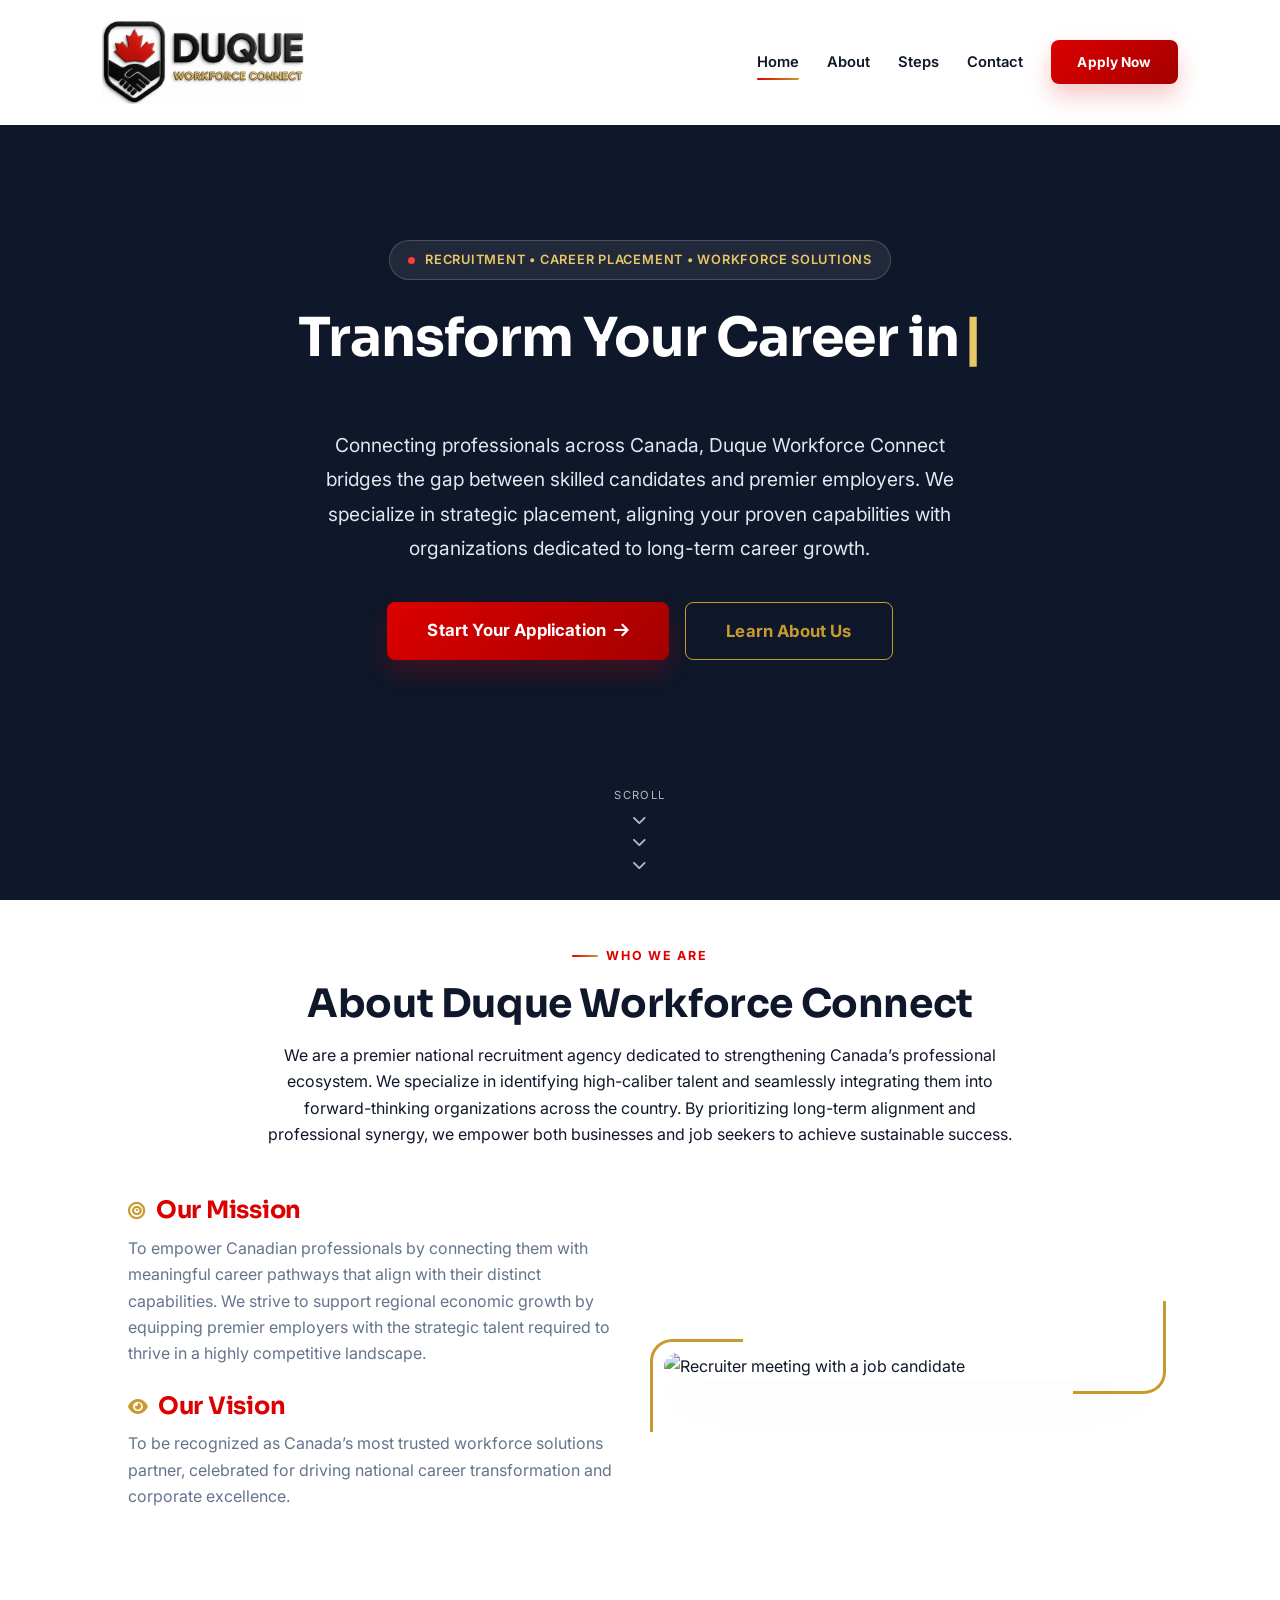
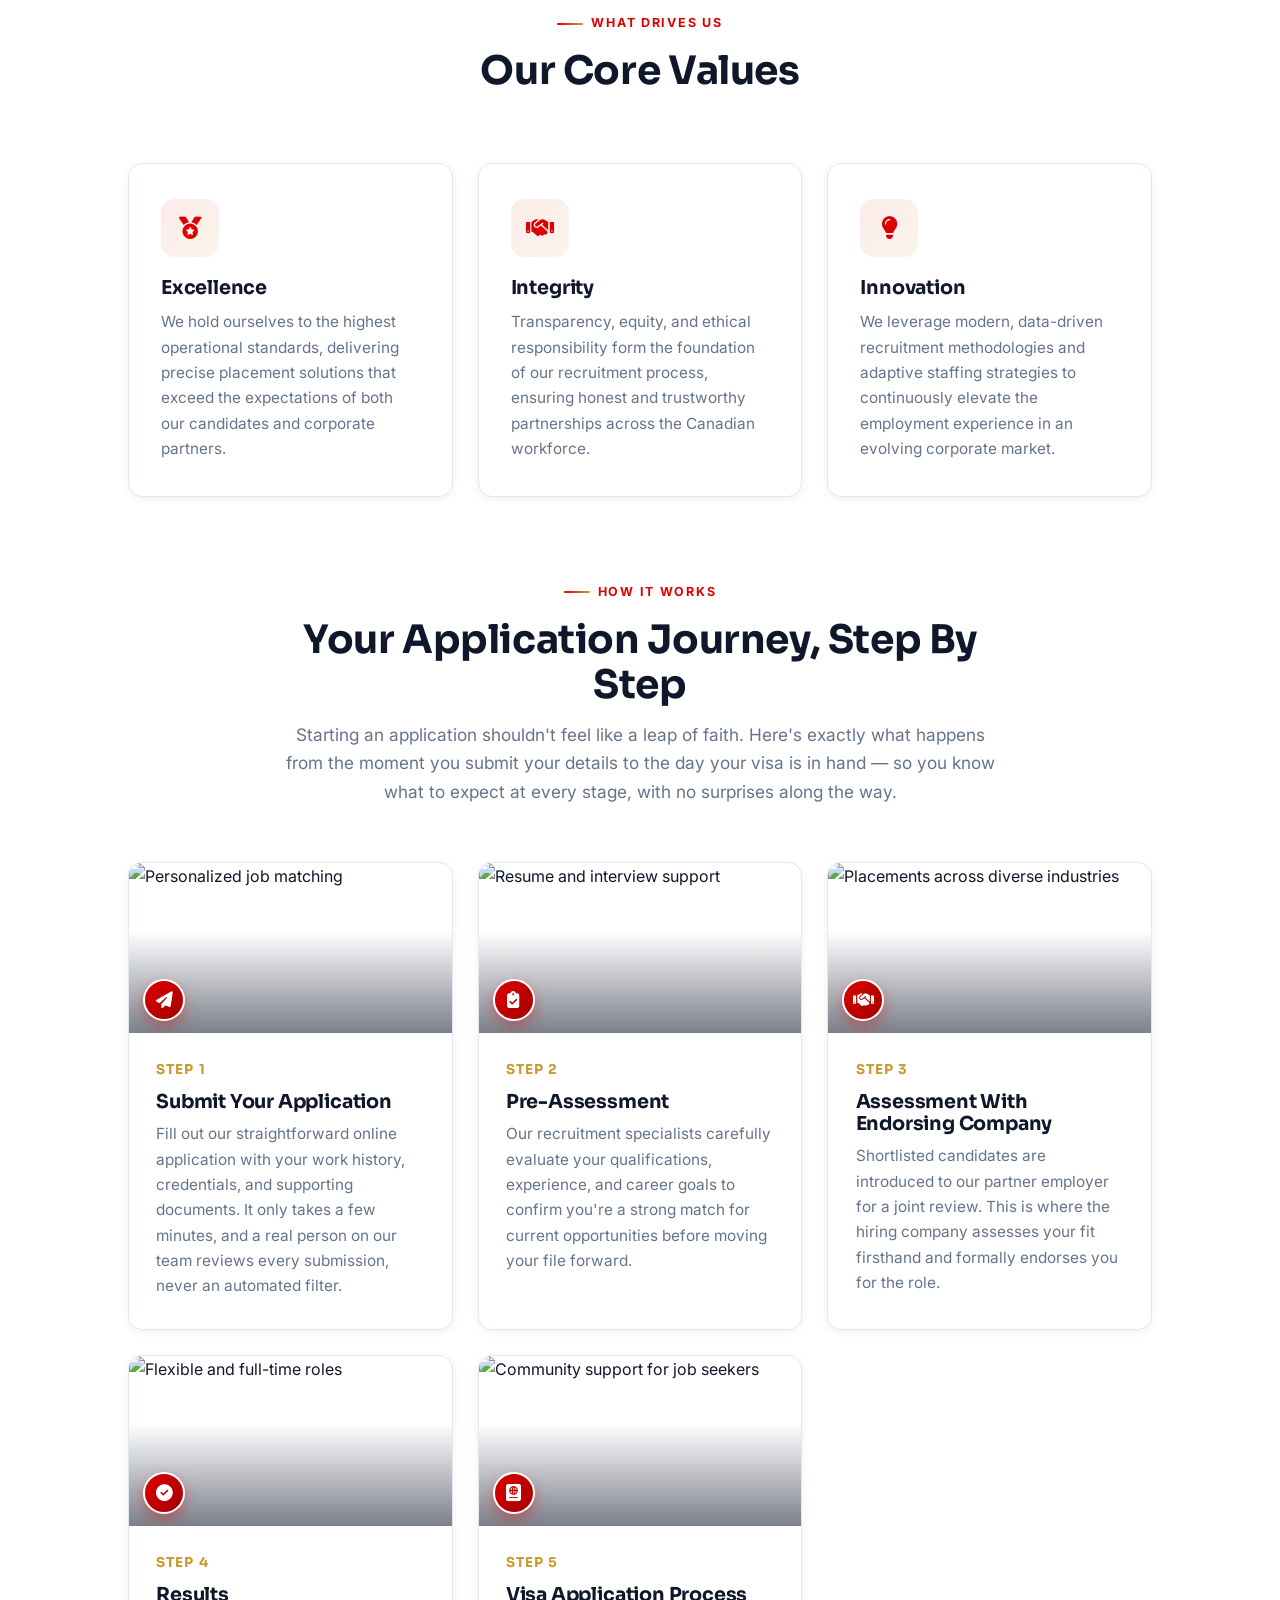
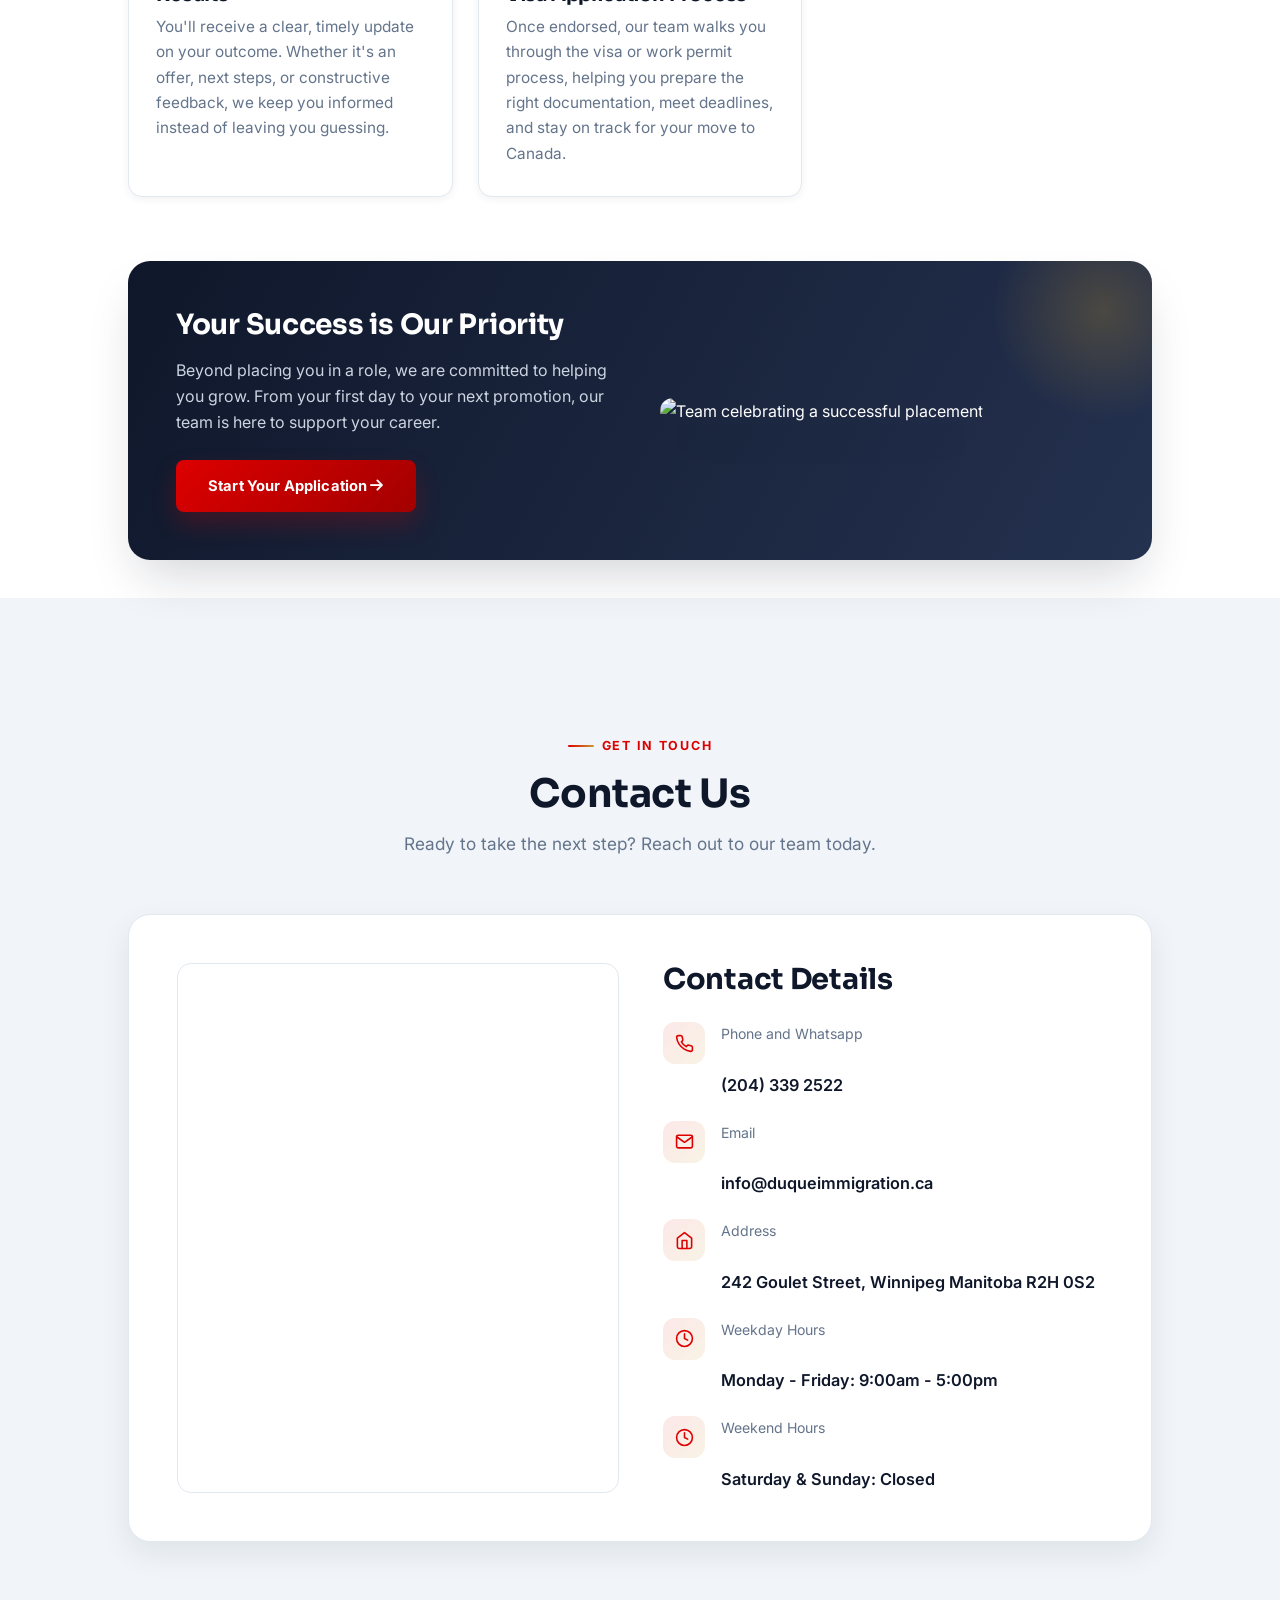
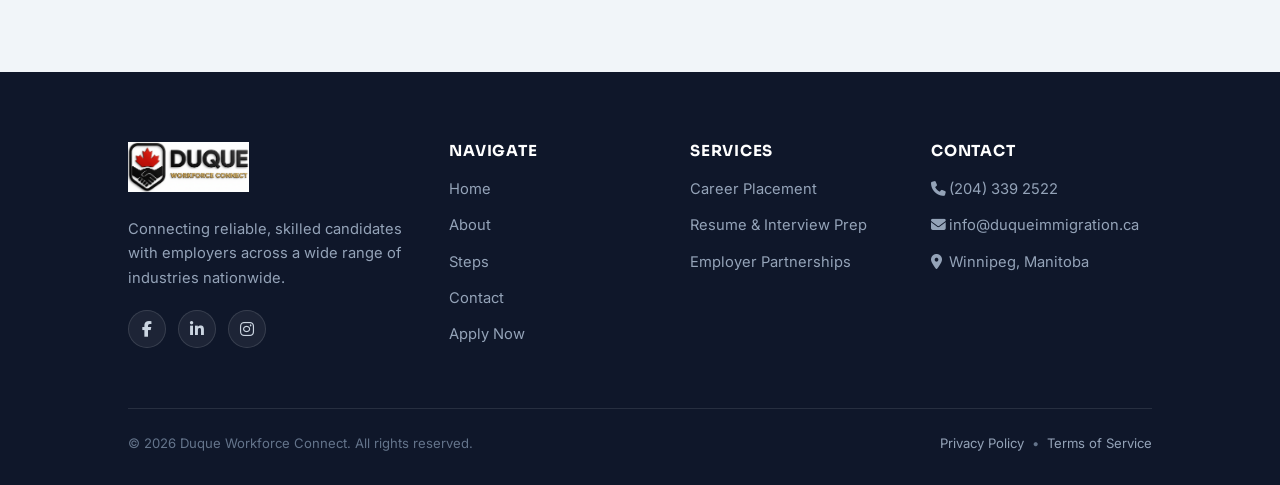
==== commit 78315662: "Add files via upload" ====
--- a/index.html
+++ b/index.html
@@ -48,7 +48,7 @@
         <div class="hero-content">
             <span class="hero-eyebrow"><span class="dot"></span> Recruitment &bull; Career Placement &bull; Workforce Solutions</span>
 
-            <h1><span class="typewriter"></span><span class="cursor">|</span></h1>
+            <h1><span class="typewriter"></span><span class="penType">|</span></h1>
 
             <!-- Engaging Subheadline -->
             <p class="hero-subtext">Connecting professionals across Canada, Duque Workforce Connect bridges the gap between skilled candidates and premier employers. We specialize in strategic placement, aligning your proven capabilities with organizations dedicated to long-term career growth.</p>
@@ -90,10 +90,10 @@
     <script>
         // Array of 4 motivational sentences
         const phrases = [
-            "Your Next Career Starts Here.",
-            "Matched To Your Skills.",
-            "Real People, Real Opportunities.",
-            "Build Your Future With Us."
+            "Transform Your Career in Canada",
+            "Secure Your Next Big Move in Canada",
+            "Step Into Your Future in Canada",
+            "Bring Your Expertise to Canada"
         ];
 
         let phraseIndex = 0;
@@ -243,7 +243,7 @@
                 </div>
                 <div class="card-body">
                     <span class="tf-step-num">STEP 2</span>
-                    <h3>Assessment</h3>
+                    <h3>Pre-Assessment</h3>
                     <p>Our recruitment specialists carefully evaluate your qualifications, experience, and career goals to confirm you're a strong match for current opportunities before moving your file forward.</p>
                 </div>
             </div>
@@ -426,7 +426,7 @@
                 <a href="#about">About</a>
                 <a href="#steps">Steps</a>
                 <a href="#contact">Contact</a>
-                <a href="/apply_now.html">Apply Now</a>
+                <a href="apply_now.html">Apply Now</a>
             </div>
 
             <div class="footer-col">
--- a/index.css
+++ b/index.css
@@ -62,9 +62,21 @@
     background: var(--white);
     -webkit-font-smoothing: antialiased;
     overflow-x: hidden;
-}
-
-img, svg { max-width: 100%; height: auto; }
+    -webkit-user-select: none; /* Safari */
+    -moz-user-select: none;    /* Firefox */
+   -ms-user-select: none;     /* IE10+/Edge */
+    user-select: none;         /* Standard */
+}
+
+img, svg {
+   max-width: 100%;
+   height: auto;
+   -webkit-user-drag: none;  /* Safari and Chrome */
+   -khtml-user-drag: none;   /* Konqueror HTML */
+   -moz-user-drag: none;     /* Firefox */
+   -o-user-drag: none;       /* Opera */
+   -user-drag: none;          /* Standard */
+}
 
 h1, h2, h3, h4 {
     font-family: var(--font-display);
@@ -490,22 +502,26 @@
 }
 
 .bg-1 {
-    background-image: linear-gradient(160deg, rgba(15, 23, 42, 0.88), rgba(163, 0, 0, 0.55)), url('https://images.unsplash.com/photo-1530025809667-1f4bcff8e60f?q=80&w=1991&auto=format&fit=crop&ixlib=rb-4.1.0&ixid=M3wxMjA3fDB8MHxwaG90by1wYWdlfHx8fGVufDB8fHx8fA%3D%3D');
+    background-image: linear-gradient(160deg, rgba(15, 23, 42, 0.88), rgba(163, 0, 0, 0.55)), url('https://cdn.sixtyandme.com/wp-content/uploads/2022/04/Sixty-and-Me_Exploring-5-of-Canadas-Most-Beautiful-Cities.jpg?q=80&w=1991&auto=format&fit=crop&ixlib=rb-4.1.0&ixid=M3wxMjA3fDB8MHxwaG90by1wYWdlfHx8fGVufDB8fHx8fA%3D%3D');
     animation-delay: 0s;
 }
 
 .bg-2 {
-    background-image: linear-gradient(160deg, rgba(15, 23, 42, 0.88), rgba(163, 0, 0, 0.55)), url('https://images.unsplash.com/photo-1517935706615-2717063c2225?q=80&w=765&auto=format&fit=crop&ixlib=rb-4.1.0&ixid=M3wxMjA3fDB8MHxwaG90by1wYWdlfHx8fGVufDB8fHx8fA%3D%3D');
+    background-image: linear-gradient(160deg, rgba(15, 23, 42, 0.88), rgba(163, 0, 0, 0.55)), url('https://images.unsplash.com/photo-1568036998293-09f73fcd6835?q=80&w=1991&auto=format&fit=crop&ixlib=rb-4.1.0&ixid=M3wxMjA3fDB8MHxwaG90by1wYWdlfHx8fGVufDB8fHx8fA%3D%3D');
     animation-delay: 6s;
+
+    
 }
 
 .bg-3 {
-    background-image: linear-gradient(160deg, rgba(15, 23, 42, 0.88), rgba(163, 0, 0, 0.55)), url('https://images.unsplash.com/photo-1562364692-16836a8b9b08?q=80&w=1170&auto=format&fit=crop&ixlib=rb-4.1.0&ixid=M3wxMjA3fDB8MHxwaG90by1wYWdlfHx8fGVufDB8fHx8fA%3D%3D');
+    background-image: linear-gradient(160deg, rgba(15, 23, 42, 0.88), rgba(163, 0, 0, 0.55)), url('https://cwccanada.ca/wp-content/uploads/2025/08/toronto-buildings.jpg?q=80&w=1991&auto=format&fit=crop&ixlib=rb-4.1.0&ixid=M3wxMjA3fDB8MHxwaG90by1wYWdlfHx8fGVufDB8fHx8fA%3D%3D');
     animation-delay: 12s;
+
+    
 }
 
 .bg-4 {
-    background-image: linear-gradient(160deg, rgba(15, 23, 42, 0.88), rgba(163, 0, 0, 0.55)), url('https://images.unsplash.com/photo-1568568756062-7ba6d2d4ac57?q=80&w=1374&auto=format&fit=crop&ixlib=rb-4.1.0&ixid=M3wxMjA3fDB8MHxwaG90by1wYWdlfHx8fGVufDB8fHx8fA%3D%3D');
+    background-image: linear-gradient(160deg, rgba(15, 23, 42, 0.88), rgba(163, 0, 0, 0.55)), url('https://framerusercontent.com/images/W5AVW9NoJ7cnzEUk0Yav9bPJpgM.png?q=80&w=1991&auto=format&fit=crop&ixlib=rb-4.1.0&ixid=M3wxMjA3fDB8MHxwaG90by1wYWdlfHx8fGVufDB8fHx8fA%3D%3D');
     animation-delay: 18s;
 }
 
@@ -517,7 +533,7 @@
     100% { opacity: 0; }
 }
 
-.cursor {
+.penType {
     display: inline-block;
     color: var(--gold-light);
     margin-left: 4px;
@@ -1840,4 +1856,4 @@
     .job-avatar { display: none; }
     .careers-search { min-width: 0; }
     .stat-item .num { font-size: 1.9rem; }
-}+}
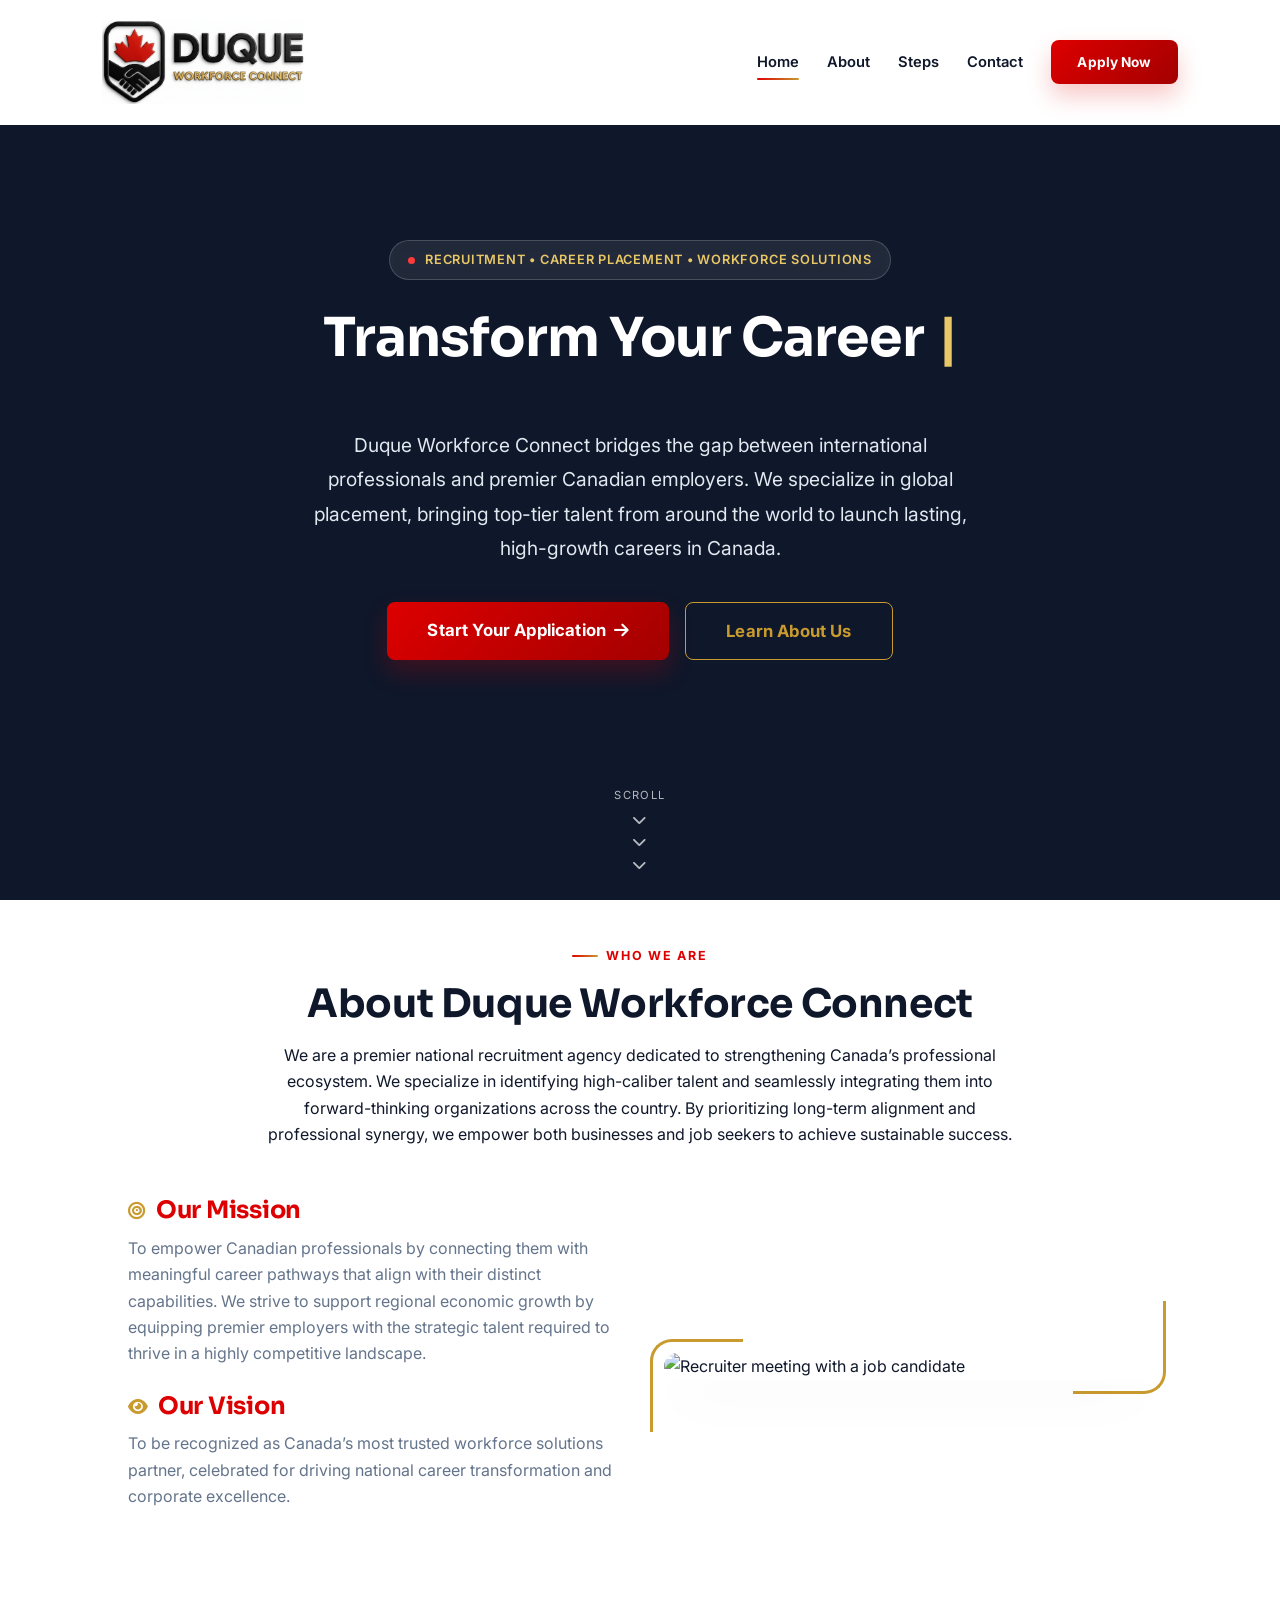
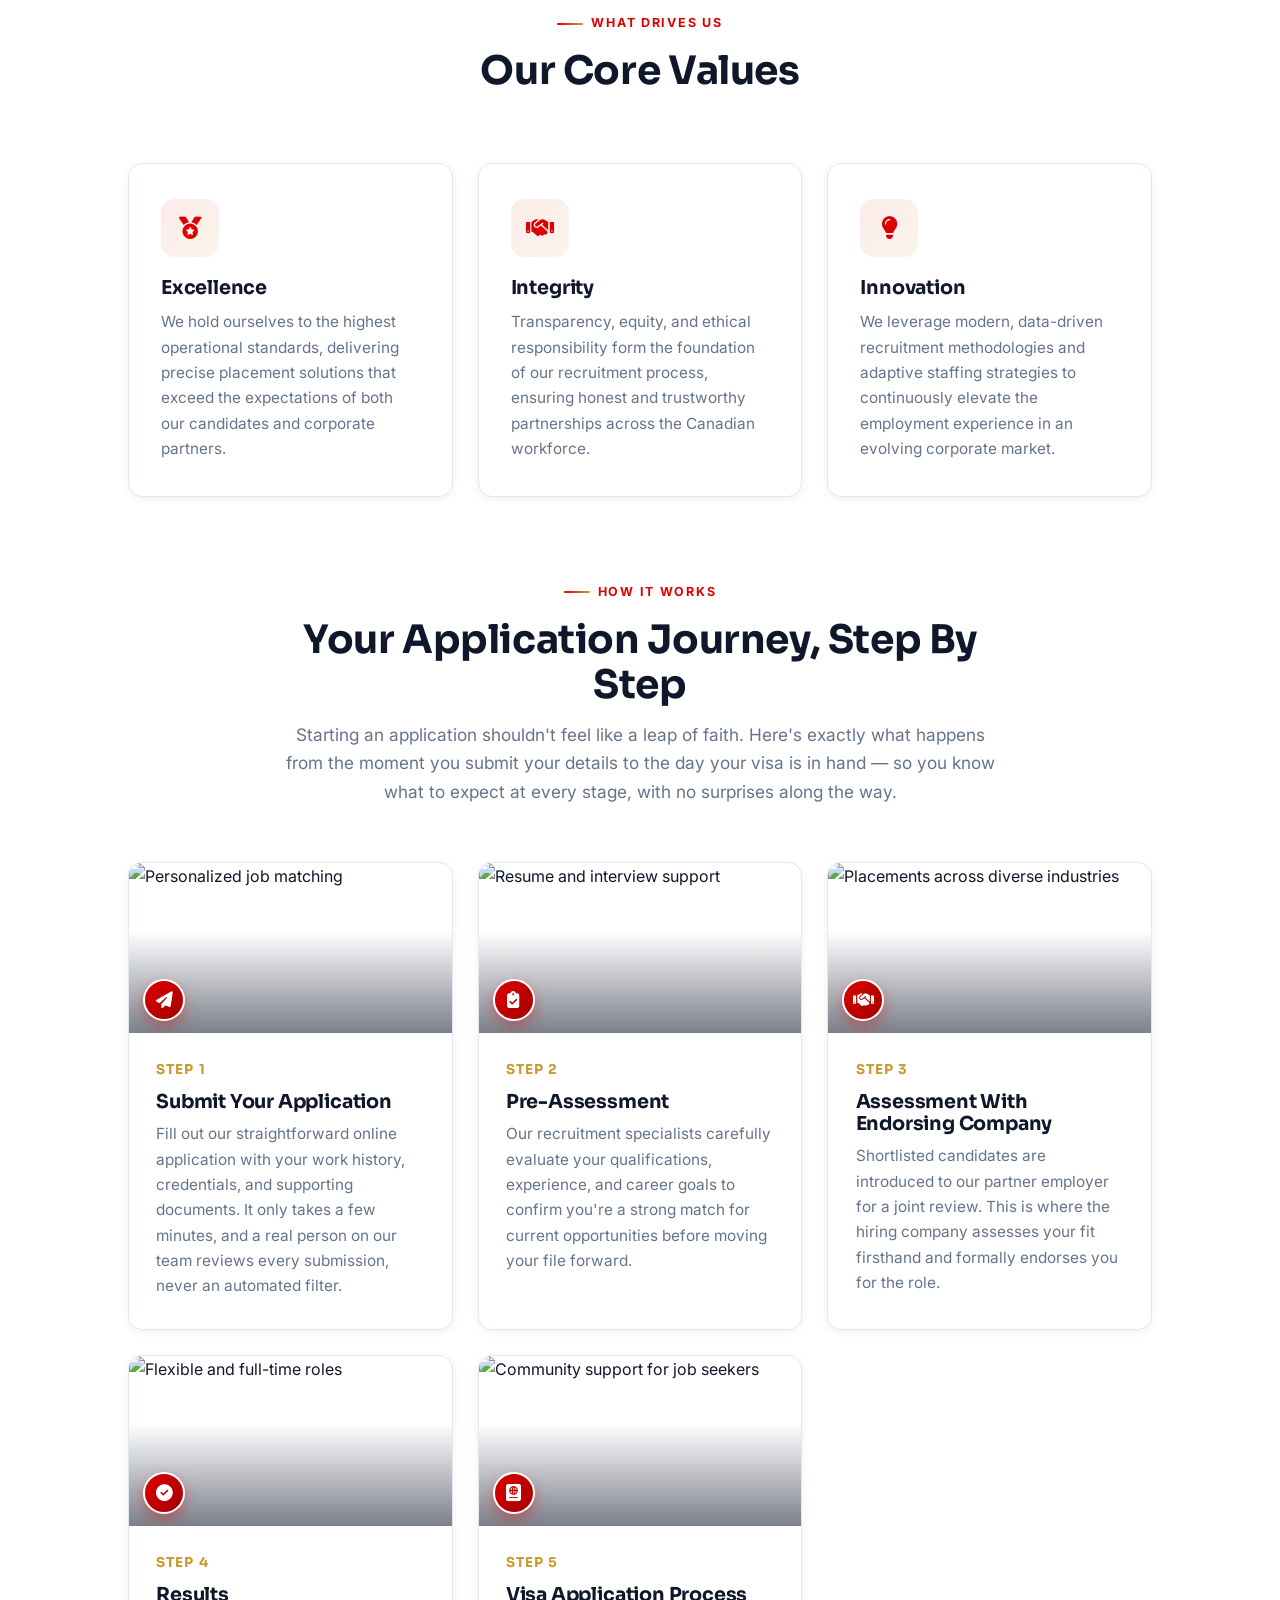
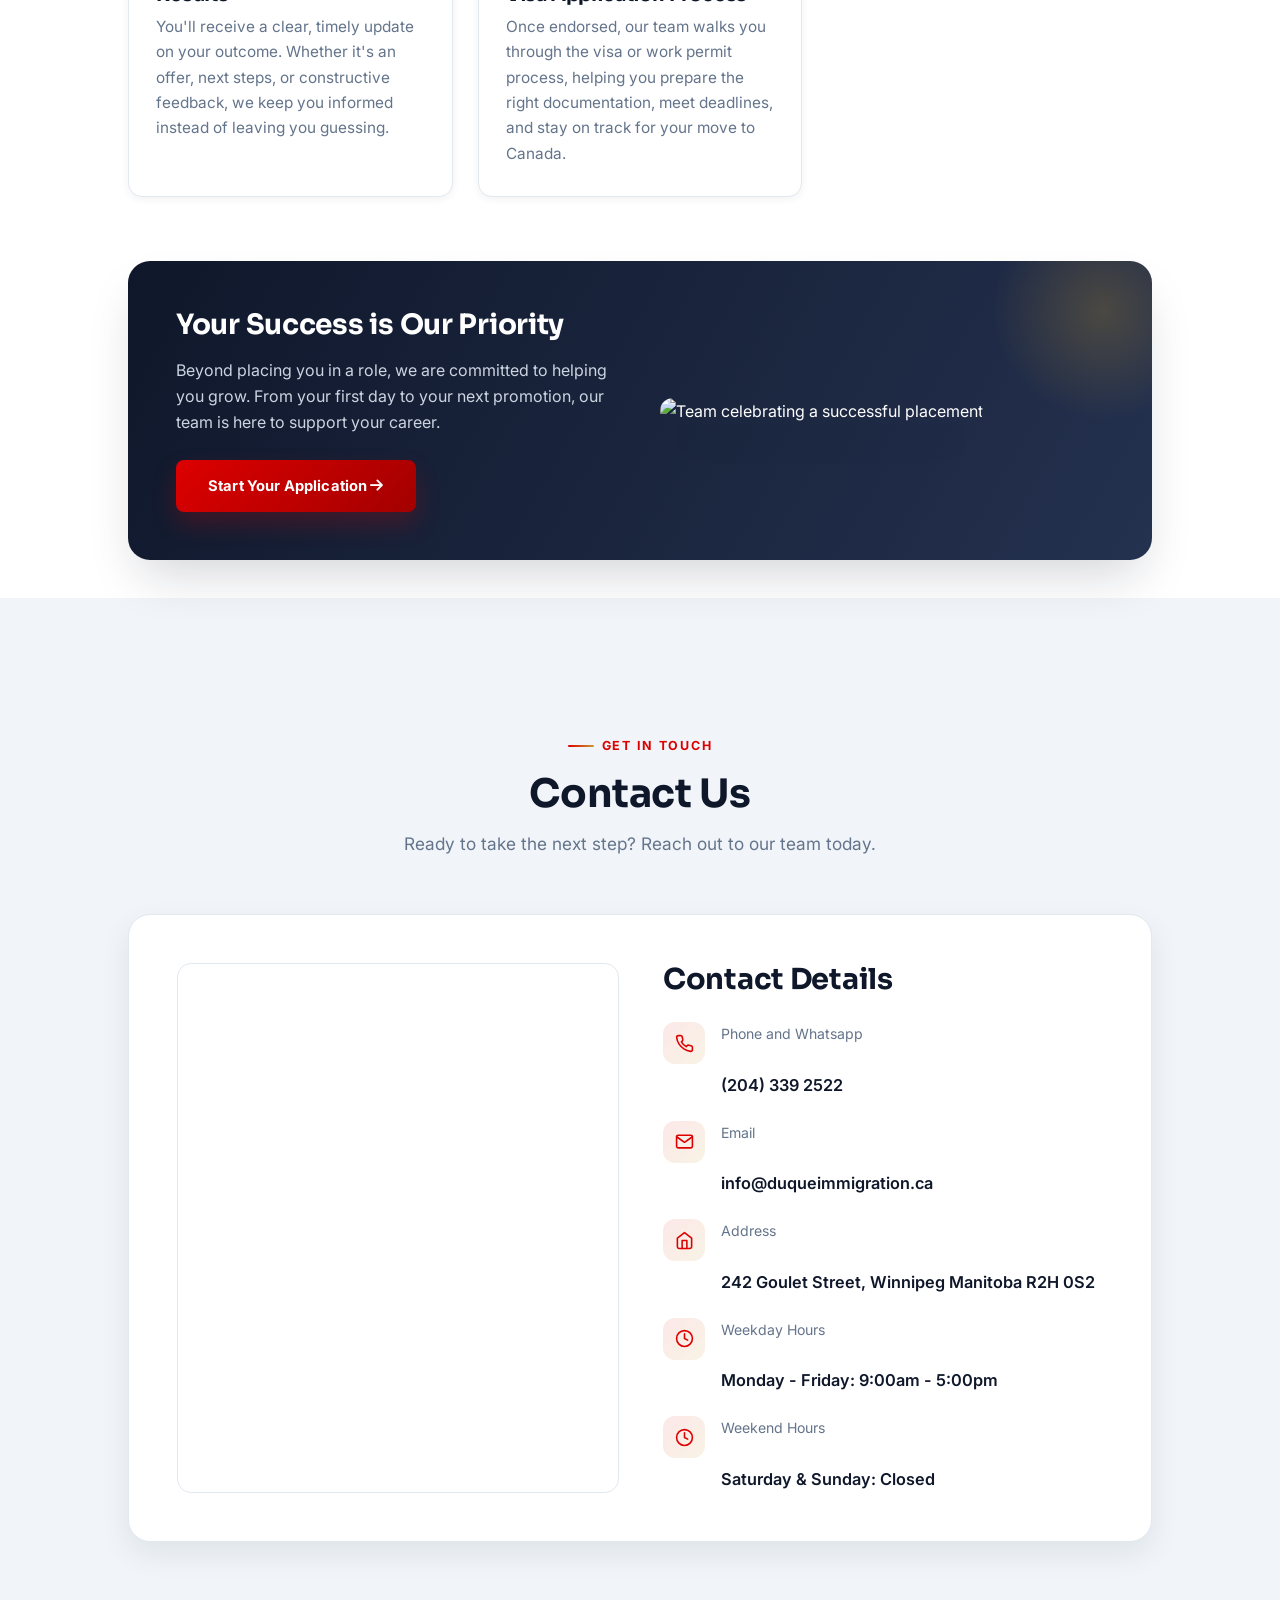
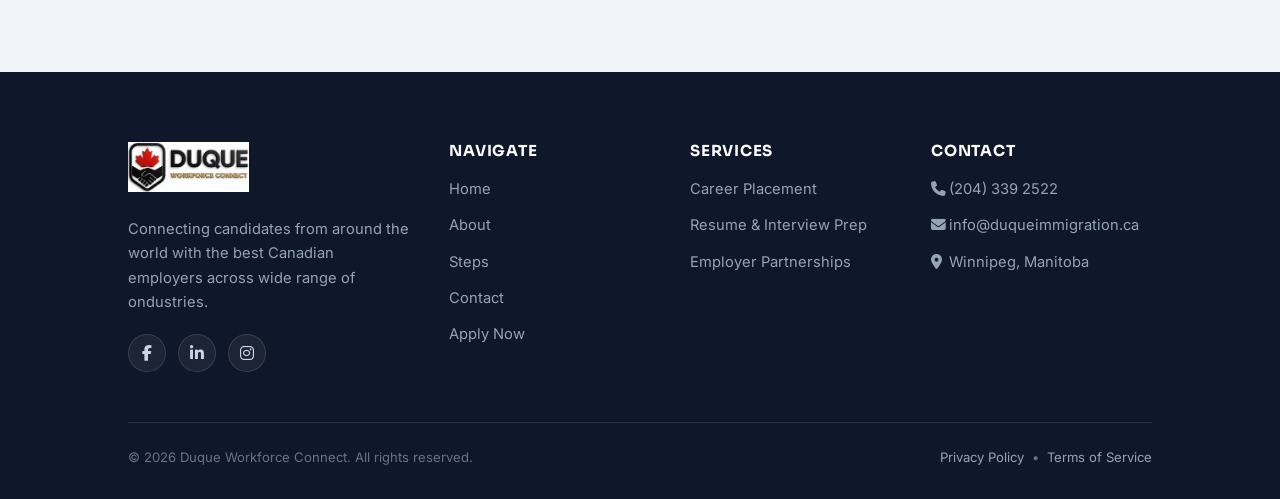
==== commit 29d424f4: "Revise hero and footer text for international focus Updated the hero subtext and footer description " ====
--- a/index.html
+++ b/index.html
@@ -51,7 +51,7 @@
             <h1><span class="typewriter"></span><span class="penType">|</span></h1>
 
             <!-- Engaging Subheadline -->
-            <p class="hero-subtext">Connecting professionals across Canada, Duque Workforce Connect bridges the gap between skilled candidates and premier employers. We specialize in strategic placement, aligning your proven capabilities with organizations dedicated to long-term career growth.</p>
+            <p class="hero-subtext">Duque Workforce Connect bridges the gap between international professionals and premier Canadian employers. We specialize in global placement, bringing top-tier talent from around the world to launch lasting, high-growth careers in Canada.</p>
 
             <div class="hero-cta-row">
                 <a class="btn hero-btn" href="apply_now.html"
@@ -411,8 +411,7 @@
         <div class="footer-grid">
             <div class="footer-brand">
                 <img src="dwc_logo2.png" alt="Duque Workforce Connect Logo" class="footer-logo">
-                <p>Connecting reliable, skilled candidates with employers across a wide range of industries
-                    nationwide.</p>
+                <p>Connecting candidates from around the world with the best Canadian employers across wide range of ondustries.</p>
                 <div class="footer-social">
                     <a href="#" aria-label="Facebook"><i class="fa-brands fa-facebook-f"></i></a>
                     <a href="#" aria-label="LinkedIn"><i class="fa-brands fa-linkedin-in"></i></a>
@@ -459,4 +458,4 @@
 </body>
 
 </html>
-<!-- Code by JhunDev: jhundev.dpdns.com -->+<!-- Code by JhunDev: jhundev.dpdns.com -->
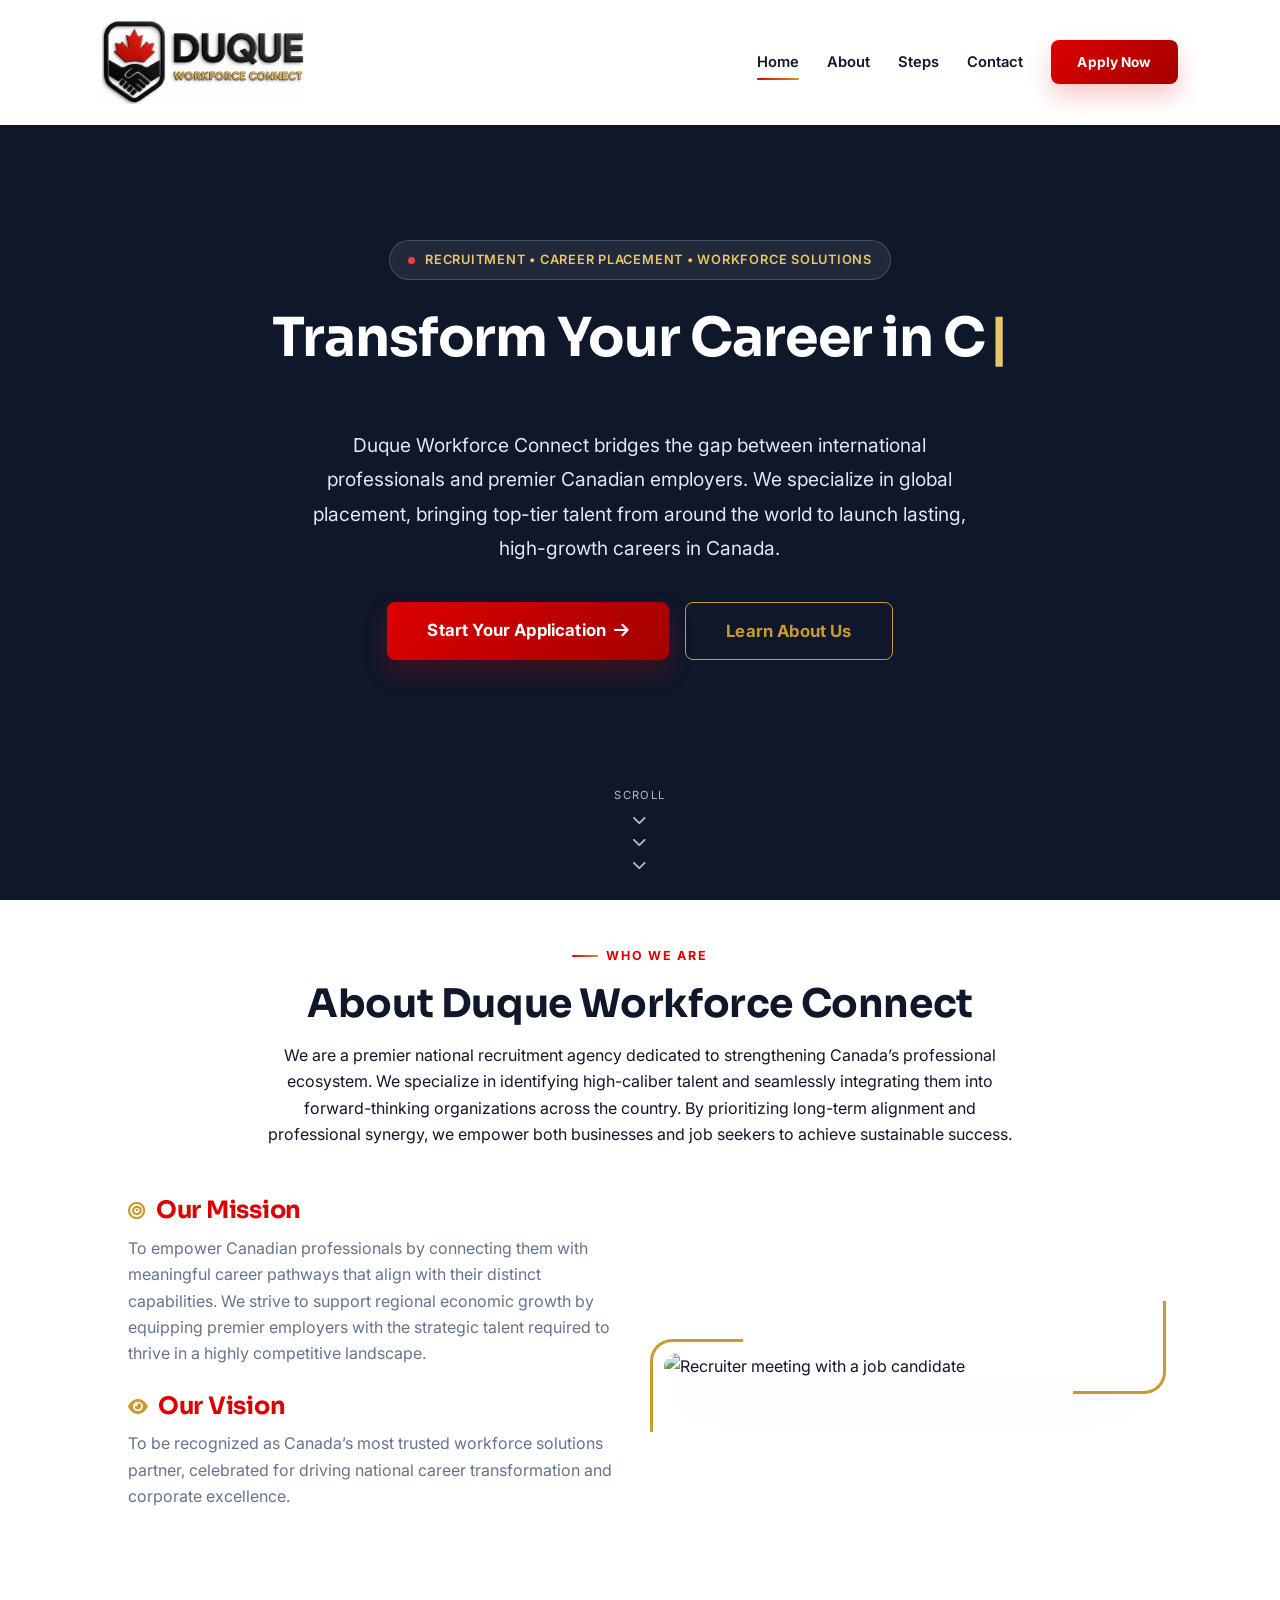
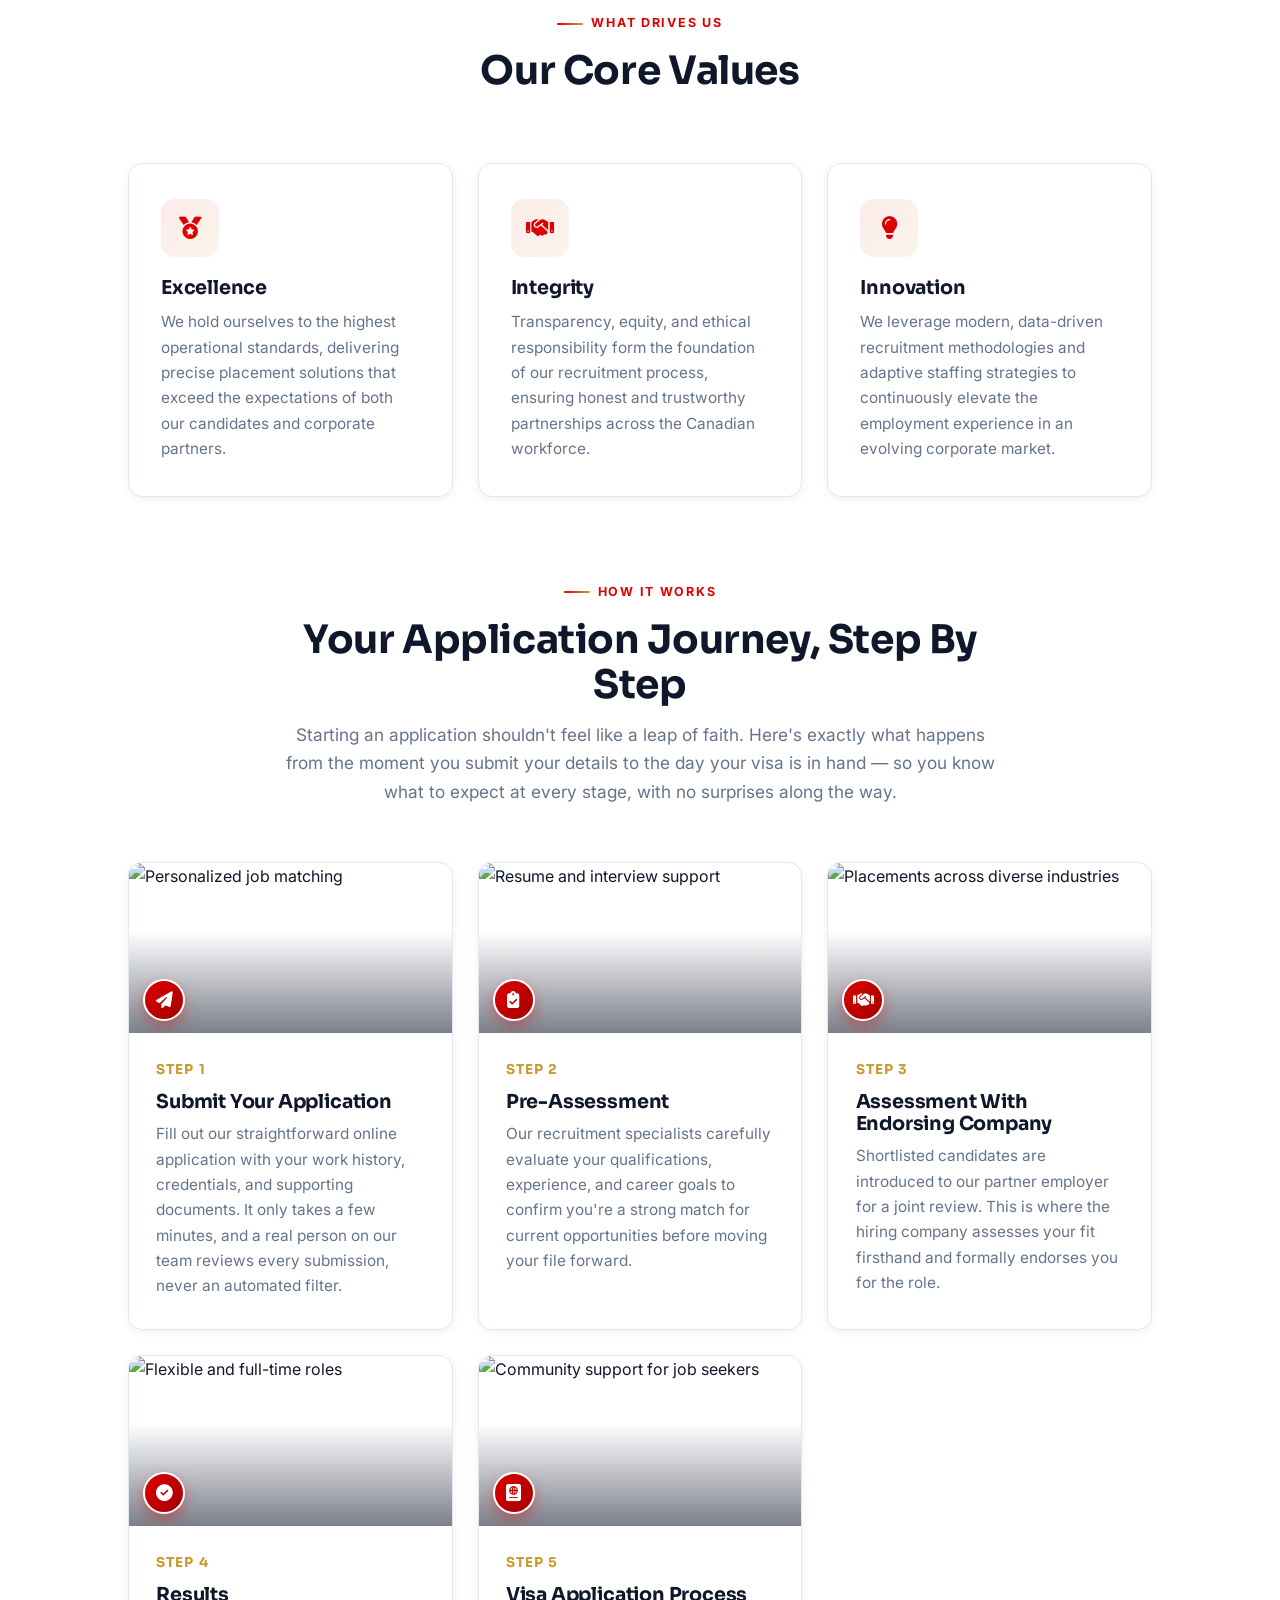
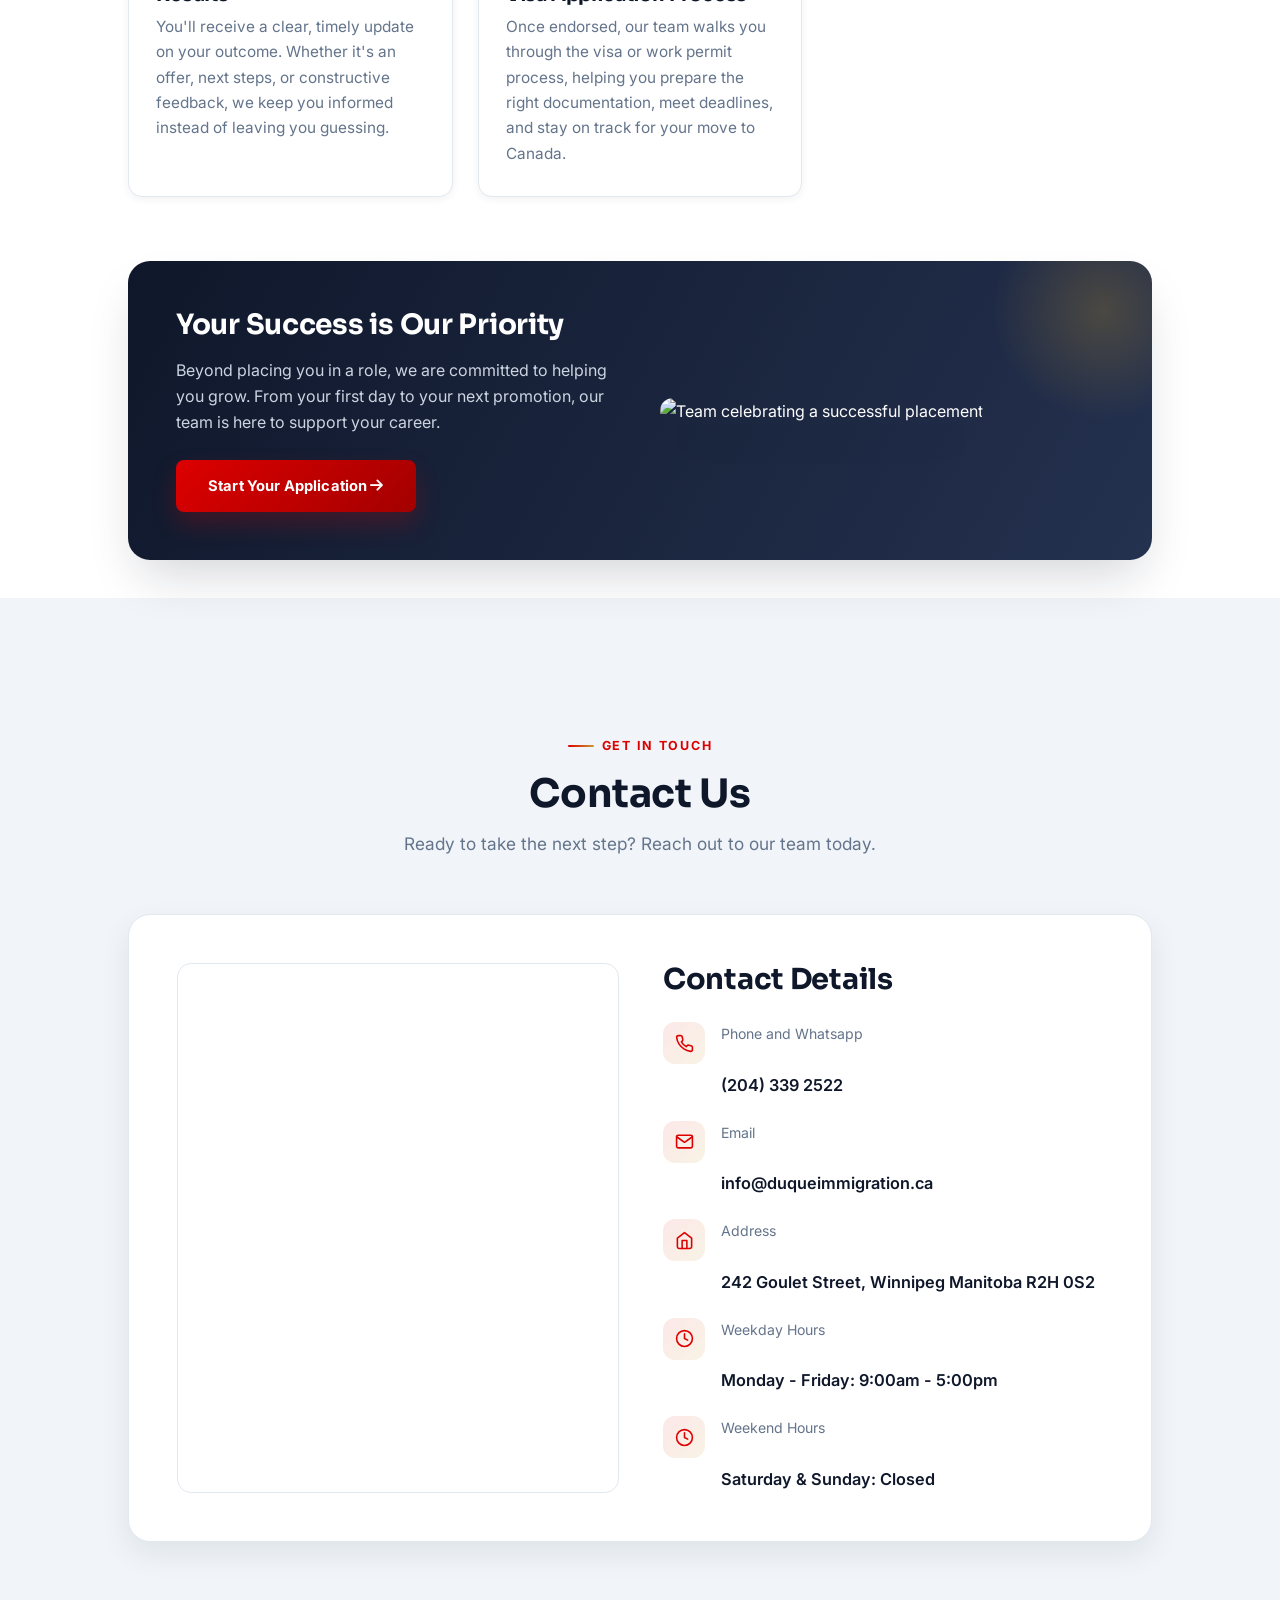
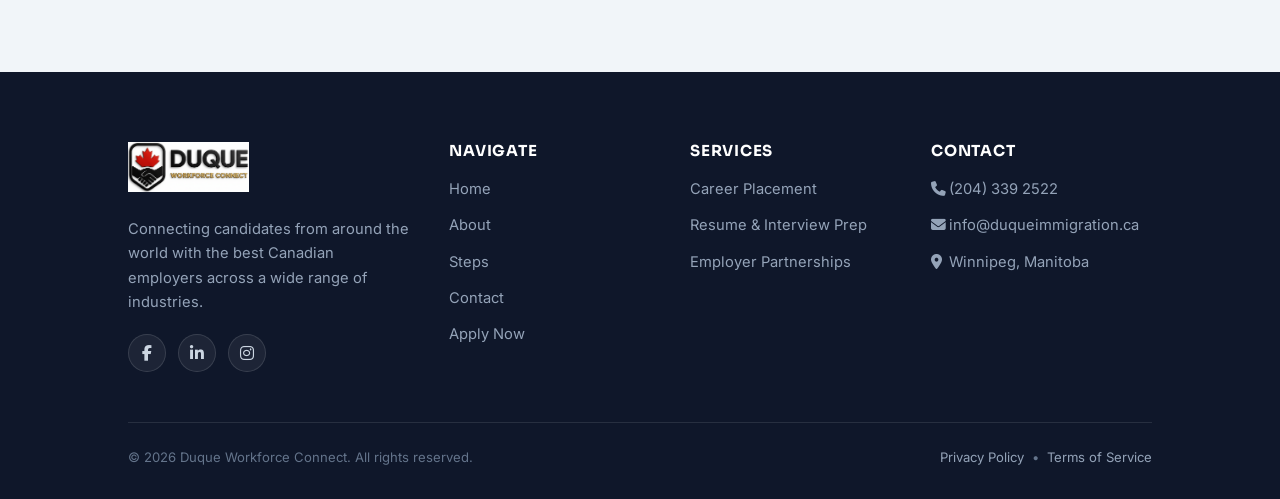
==== commit fc8e0b41: "Update index.html" ====
--- a/index.html
+++ b/index.html
@@ -411,7 +411,7 @@
         <div class="footer-grid">
             <div class="footer-brand">
                 <img src="dwc_logo2.png" alt="Duque Workforce Connect Logo" class="footer-logo">
-                <p>Connecting candidates from around the world with the best Canadian employers across wide range of ondustries.</p>
+                <p>Connecting candidates from around the world with the best Canadian employers across a wide range of industries.</p>
                 <div class="footer-social">
                     <a href="#" aria-label="Facebook"><i class="fa-brands fa-facebook-f"></i></a>
                     <a href="#" aria-label="LinkedIn"><i class="fa-brands fa-linkedin-in"></i></a>
